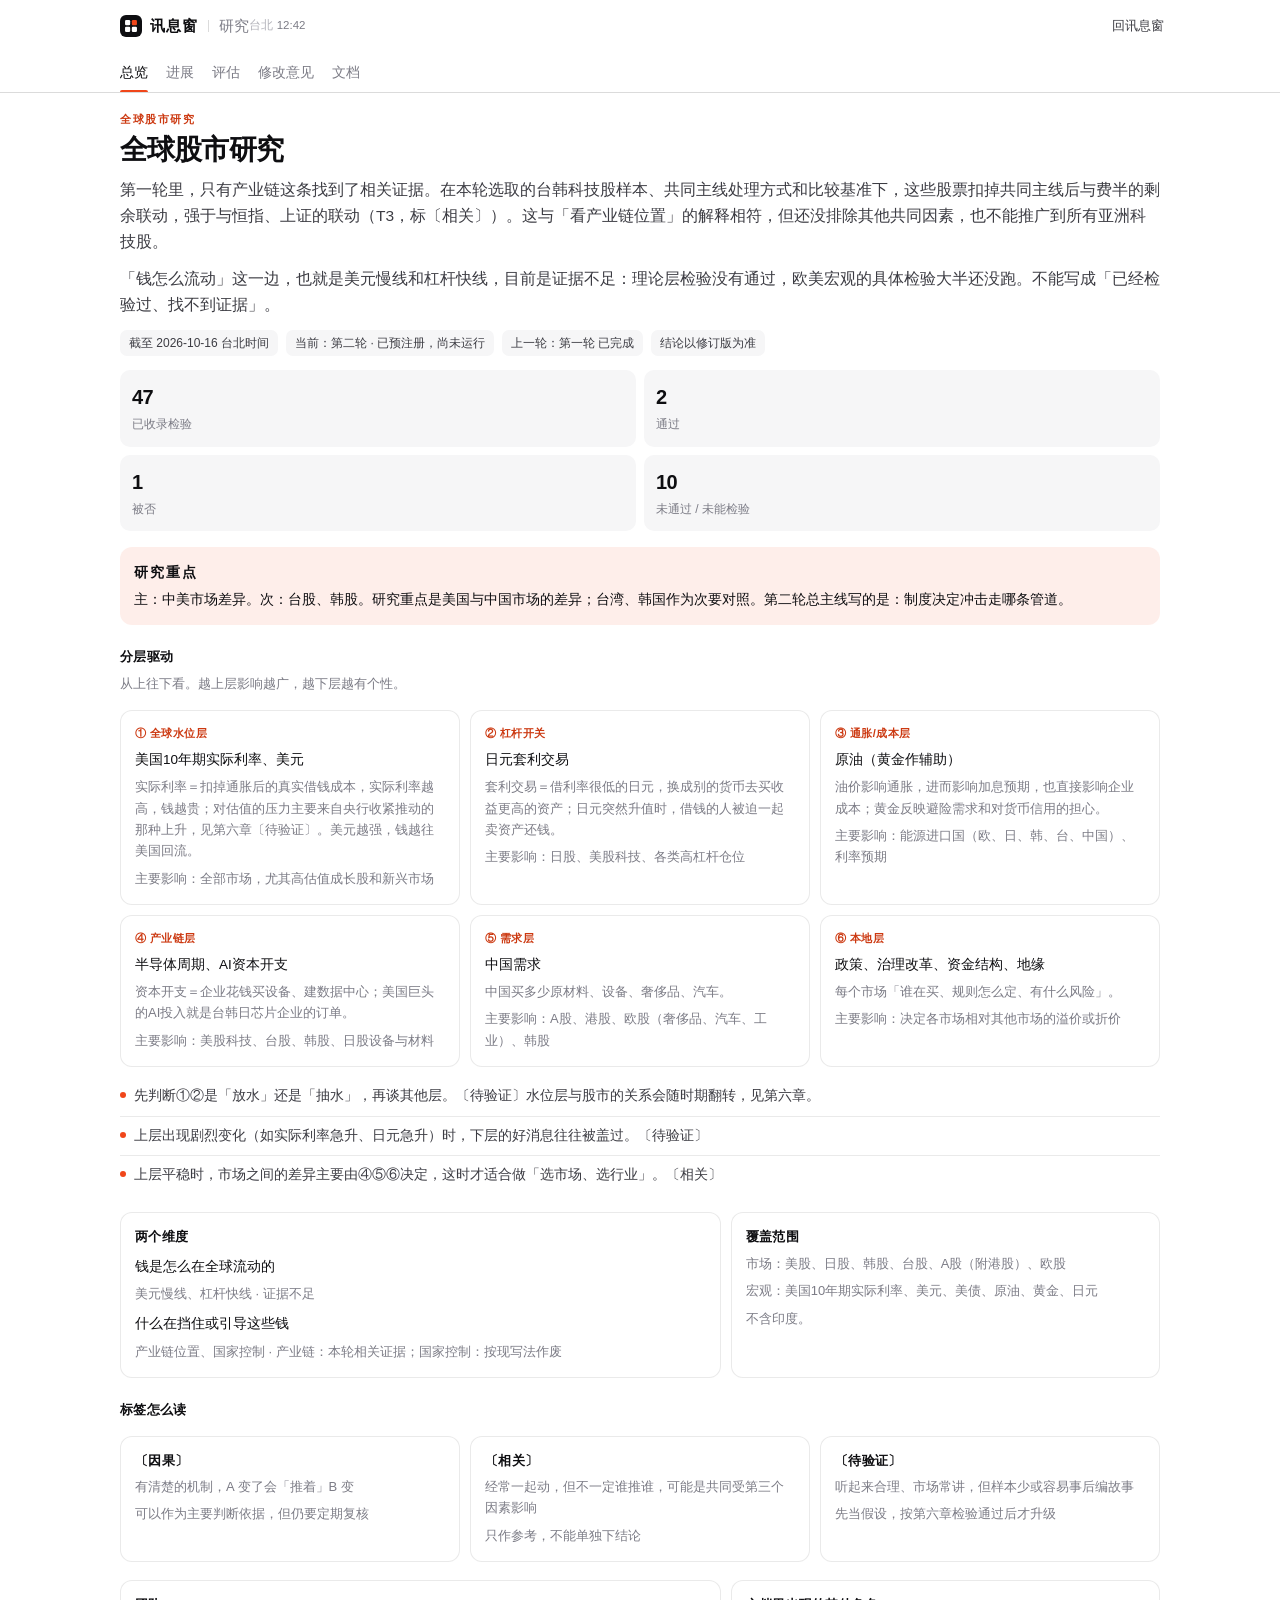
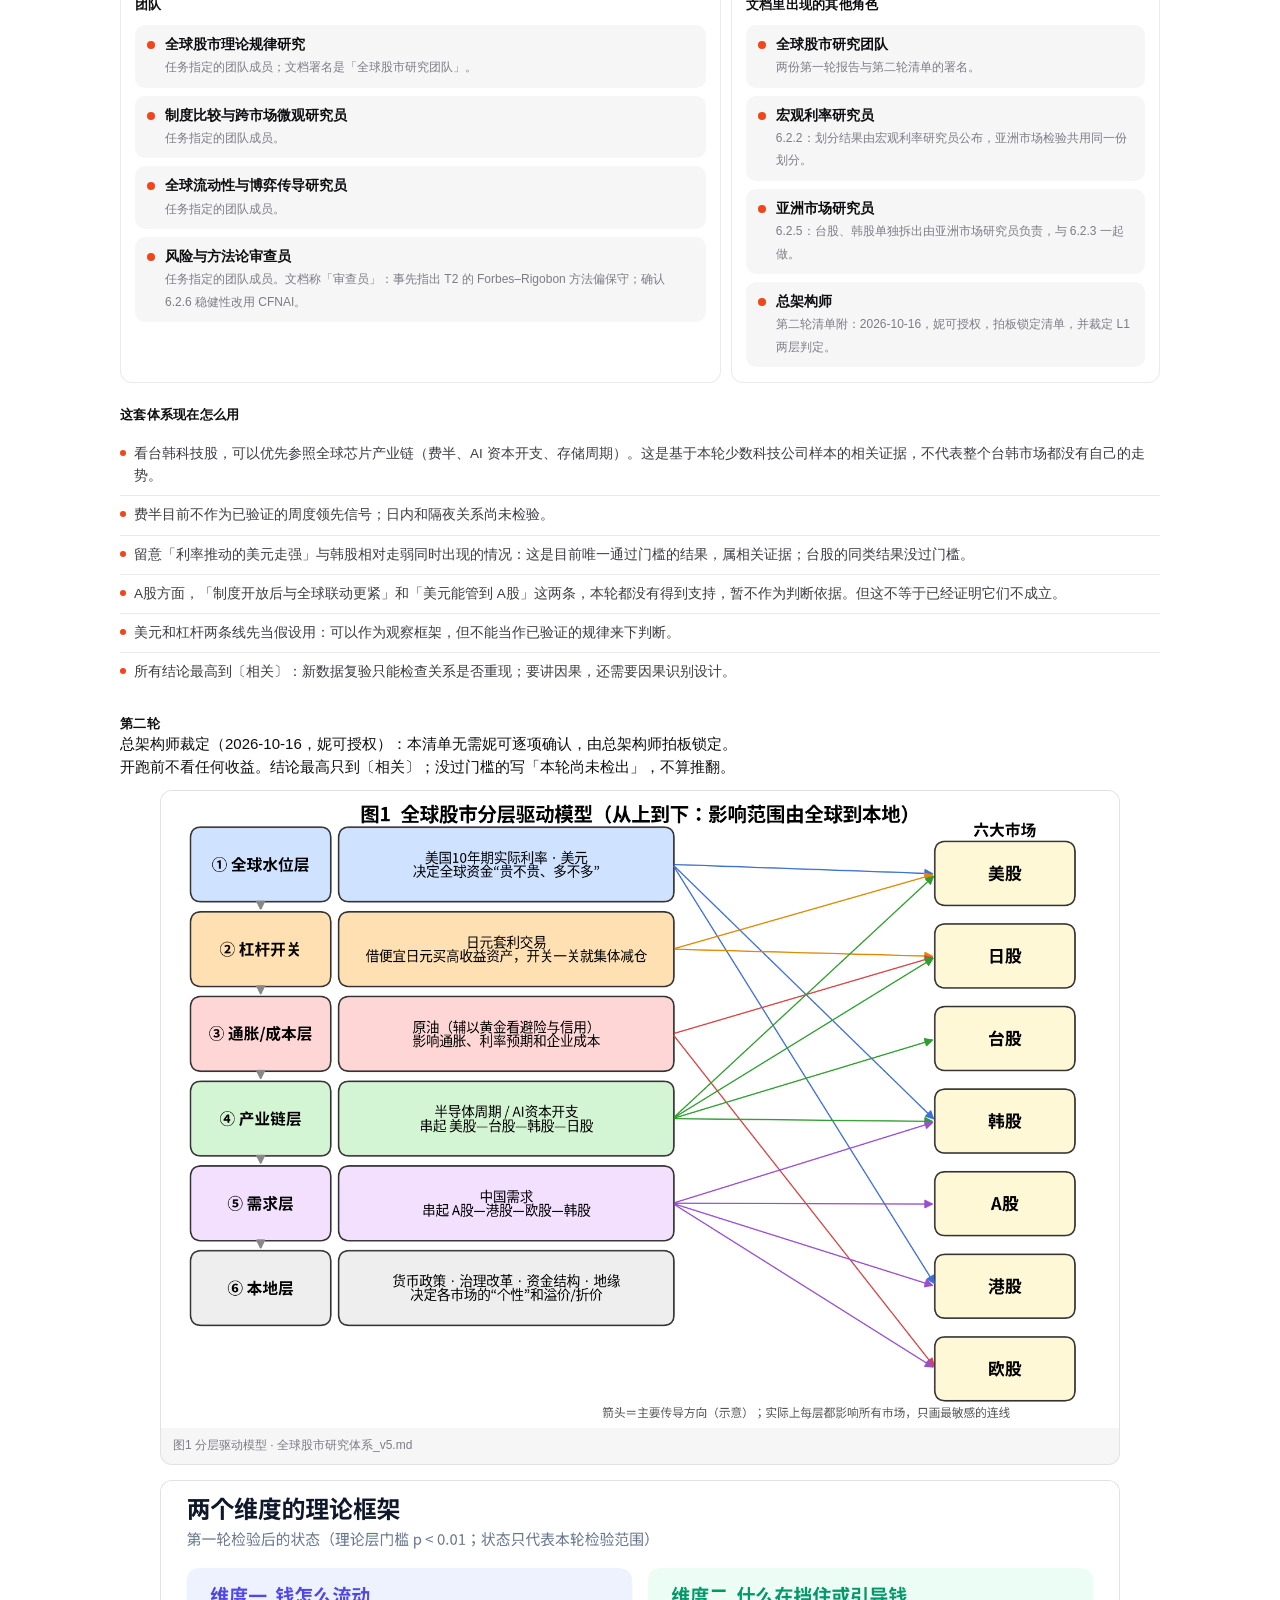
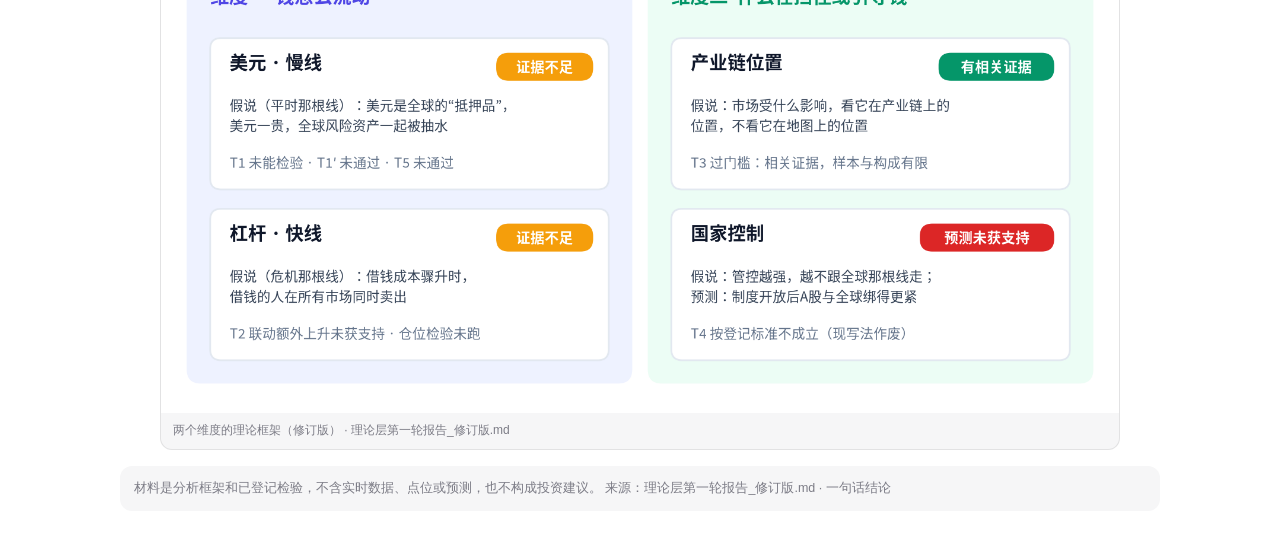
==== research/index.html @ fbf15905 "Add research dashboard at /research/ Static Chinese dashboard for the global-markets study: overview" ====
<!DOCTYPE html>
<html lang="zh-Hans">
<head>
  <meta charset="utf-8">
  <meta name="viewport" content="width=device-width, initial-scale=1, viewport-fit=cover">
  <title>研究 · 讯息窗</title>
  <meta name="description" content="全球股市研究看板：框架、进展、评估、修改意见和原文。">
  <meta name="color-scheme" content="light dark">
  <meta name="theme-color" content="#ffffff">
  <meta name="theme-color" media="(prefers-color-scheme: light)" content="#ffffff">
  <meta name="theme-color" media="(prefers-color-scheme: dark)" content="#0c0c0e">
  <link rel="icon" href="../icons/icon.svg" type="image/svg+xml">
  <link rel="icon" href="../icons/icon-192.png" sizes="192x192" type="image/png">
  <link rel="apple-touch-icon" href="../icons/apple-touch-icon.png">
  <link rel="stylesheet" href="css/app.css">
</head>
<body>
  <a class="skip" href="#main">跳到内容</a>
  <header class="bar" id="bar">
    <div class="bar-in">
      <div class="bar-top">
        <a class="brand" href="#/" aria-label="研究看板，回到总览">
          <svg class="mark" viewBox="0 0 24 24" aria-hidden="true">
            <rect width="24" height="24" rx="6.5" class="mark-tile"/>
            <rect x="5.5" y="5.5" width="5.6" height="5.6" rx="1.3" class="mark-pane"/>
            <rect x="12.9" y="5.5" width="5.6" height="5.6" rx="1.3" class="mark-lit"/>
            <rect x="5.5" y="12.9" width="5.6" height="5.6" rx="1.3" class="mark-pane"/>
            <rect x="12.9" y="12.9" width="5.6" height="5.6" rx="1.3" class="mark-pane"/>
          </svg>
          <span class="brand-name">讯息窗</span>
          <span class="brand-sub">研究</span>
        </a>
        <p class="clock" aria-label="台北时间"><span>台北</span><time id="clock">--:--</time></p>
        <a class="home-link" href="../">回讯息窗</a>
      </div>
      <div class="bar-sub">
        <nav class="tabs" id="tabs" aria-label="研究页面">
          <a class="tab" href="#/" data-nav="home">总览</a>
          <a class="tab" href="#/progress" data-nav="progress">进展</a>
          <a class="tab" href="#/review" data-nav="review">评估</a>
          <a class="tab" href="#/feedback" data-nav="feedback">修改意见</a>
          <a class="tab" href="#/docs" data-nav="docs">文档</a>
          <i class="tab-ink" aria-hidden="true"></i>
        </nav>
      </div>
    </div>
  </header>
  <main id="main" tabindex="-1">
    <p class="status">正在打开…</p>
  </main>
  <div id="toast" role="status" aria-live="polite"></div>
  <noscript>
    <p class="status">研究看板需要 JavaScript。</p>
  </noscript>
  <script src="js/markdown.js"></script>
  <script src="js/app.js"></script>
</body>
</html>
---- research/css/app.css ----
:root {
  color-scheme: light dark;
  --bg: #ffffff;
  --bar: rgba(255, 255, 255, 0.84);
  --pop: #ffffff;
  --surface: #f6f6f7;
  --press: #efeff1;
  --ink: #0e0e11;
  --ink-2: #3c3c43;
  --muted: #7c7c86;
  --faint: #b3b3ba;
  --line: rgba(14, 14, 17, 0.085);
  --line-2: rgba(14, 14, 17, 0.15);
  --accent: #f0461a;
  --accent-text: #cc3911;
  --accent-wash: rgba(240, 70, 26, 0.09);
  --mark-tile: #0e0e11;
  --mark-pane: #ffffff;
  --shadow-pop: 0 0 0 0.5px rgba(14, 14, 17, 0.1), 0 2px 6px rgba(14, 14, 17, 0.05), 0 16px 40px -8px rgba(14, 14, 17, 0.2);
  --pass: #0f8a4b;
  --pass-wash: rgba(15, 138, 75, 0.1);
  --fail: #b54708;
  --fail-wash: rgba(181, 71, 8, 0.1);
  --reject: #c42b2b;
  --reject-wash: rgba(196, 43, 43, 0.1);
  --wait: #5b5bd6;
  --wait-wash: rgba(91, 91, 214, 0.1);
  --na: #6b6b76;
  --na-wash: rgba(107, 107, 118, 0.1);
  --ease: cubic-bezier(0.2, 0.8, 0.2, 1);
  --pad: 16px;
  --col: 100%;
  --sans: -apple-system, BlinkMacSystemFont, "Segoe UI", "PingFang SC", "Hiragino Sans GB", "Microsoft YaHei", "Noto Sans SC", "Noto Sans CJK SC", "Source Han Sans SC", sans-serif;
}

@media (prefers-color-scheme: dark) {
  :root {
    --bg: #0c0c0e;
    --bar: rgba(12, 12, 14, 0.8);
    --pop: #1a1a1d;
    --surface: #151518;
    --press: #1c1c20;
    --ink: #ededf0;
    --ink-2: #c3c3ca;
    --muted: #8a8a94;
    --faint: #55555d;
    --line: rgba(255, 255, 255, 0.075);
    --line-2: rgba(255, 255, 255, 0.13);
    --accent: #ff6a42;
    --accent-text: #ff7d5a;
    --accent-wash: rgba(255, 106, 66, 0.13);
    --mark-tile: #ededf0;
    --mark-pane: #0c0c0e;
    --shadow-pop: 0 0 0 0.5px rgba(255, 255, 255, 0.1), 0 16px 40px -6px rgba(0, 0, 0, 0.6);
    --pass: #3dd68c;
    --pass-wash: rgba(61, 214, 140, 0.12);
    --fail: #f5a524;
    --fail-wash: rgba(245, 165, 36, 0.12);
    --reject: #ff6b6b;
    --reject-wash: rgba(255, 107, 107, 0.12);
    --wait: #9b9ef0;
    --wait-wash: rgba(155, 158, 240, 0.14);
    --na: #8a8a94;
    --na-wash: rgba(138, 138, 148, 0.14);
  }
}

* { box-sizing: border-box; }

html {
  background: var(--bg);
  -webkit-text-size-adjust: 100%;
  text-size-adjust: 100%;
}

body {
  margin: 0;
  min-height: 100dvh;
  background: var(--bg);
  color: var(--ink);
  font-family: var(--sans);
  font-size: 15px;
  line-height: 1.5;
  -webkit-font-smoothing: antialiased;
}

button, input, select {
  font: inherit;
  color: inherit;
}

button {
  margin: 0;
  padding: 0;
  border: 0;
  background: none;
  cursor: pointer;
}

a, button, label { -webkit-tap-highlight-color: transparent; }
a { color: var(--accent-text); }
img, svg { display: block; }
h1, h2, h3, p { margin: 0; }
[hidden] { display: none !important; }
::selection { background: var(--accent-wash); }

:focus-visible {
  outline: 2px solid var(--accent);
  outline-offset: 2px;
  border-radius: 4px;
}

.sr-only {
  position: absolute;
  width: 1px;
  height: 1px;
  padding: 0;
  margin: -1px;
  overflow: hidden;
  clip: rect(0, 0, 0, 0);
  white-space: nowrap;
  border: 0;
}

.skip {
  position: absolute;
  left: 12px;
  top: -48px;
  z-index: 30;
  padding: 8px 12px;
  border-radius: 8px;
  background: var(--ink);
  color: var(--bg);
  font-size: 14px;
  text-decoration: none;
}
.skip:focus { top: calc(8px + env(safe-area-inset-top)); }

.bar {
  position: sticky;
  top: 0;
  z-index: 10;
  padding-top: env(safe-area-inset-top);
  background: var(--bar);
  -webkit-backdrop-filter: saturate(180%) blur(20px);
  backdrop-filter: saturate(180%) blur(20px);
  border-bottom: 0.5px solid var(--line-2);
}

.bar-in {
  width: var(--col);
  margin: 0 auto;
}

.bar-top {
  display: flex;
  align-items: center;
  height: 44px;
  padding: 0 6px 0 var(--pad);
}

.brand {
  display: inline-flex;
  flex: 0 0 auto;
  align-items: center;
  gap: 8px;
  height: 40px;
  color: var(--ink);
  text-decoration: none;
}

.mark { width: 22px; height: 22px; }
.mark-tile { fill: var(--mark-tile); }
.mark-pane { fill: var(--mark-pane); }
.mark-lit { fill: var(--accent); }

.brand-name {
  font-size: 15px;
  font-weight: 600;
  letter-spacing: 0.06em;
}

.brand-sub {
  color: var(--muted);
  font-size: 15px;
  font-weight: 500;
}
.brand-sub::before {
  content: "";
  display: inline-block;
  width: 1px;
  height: 12px;
  margin: 0 10px 0 2px;
  background: var(--line-2);
  vertical-align: -1px;
}

.home-link {
  margin-left: auto;
  padding: 0 10px;
  height: 32px;
  display: inline-flex;
  align-items: center;
  color: var(--ink-2);
  font-size: 13px;
  font-weight: 500;
  text-decoration: none;
  border-radius: 8px;
}

.clock {
  display: none;
  align-items: center;
  gap: 4px;
  margin-right: 8px;
  color: var(--faint);
  font-size: 11.5px;
  font-variant-numeric: tabular-nums;
  white-space: nowrap;
}
.clock time { color: var(--muted); font-weight: 500; }

.bar-sub {
  display: flex;
  align-items: stretch;
  height: 36px;
  padding: 0 var(--pad);
}

.tabs {
  position: relative;
  display: flex;
  min-width: 0;
  gap: 18px;
  overflow-x: auto;
  scrollbar-width: none;
}
.tabs::-webkit-scrollbar { display: none; }

.tab {
  flex: 0 0 auto;
  color: var(--muted);
  font-size: 14px;
  font-weight: 500;
  text-decoration: none;
  white-space: nowrap;
  line-height: 36px;
}
.tab.is-on { color: var(--ink); }

.tab-ink {
  position: absolute;
  left: 0;
  bottom: 0;
  width: 0;
  height: 2px;
  border-radius: 2px 2px 0 0;
  background: var(--accent);
  pointer-events: none;
  transition: transform 320ms var(--ease), width 320ms var(--ease);
}

main {
  width: var(--col);
  margin: 0 auto;
  padding: 18px var(--pad) calc(env(safe-area-inset-bottom) + 48px);
  outline: none;
}

.status, .empty {
  padding: 28px 0;
  color: var(--muted);
  font-size: 14px;
  line-height: 1.7;
}

.kicker {
  color: var(--accent-text);
  font-size: 11px;
  font-weight: 600;
  letter-spacing: 0.14em;
}

.page-title {
  margin-top: 4px;
  font-size: 24px;
  font-weight: 600;
  letter-spacing: -0.03em;
  line-height: 1.25;
}

.lede {
  margin-top: 10px;
  color: var(--ink-2);
  font-size: 14.5px;
  line-height: 1.7;
}

.meta-row {
  display: flex;
  flex-wrap: wrap;
  gap: 8px;
  margin-top: 12px;
}

.chip {
  display: inline-flex;
  align-items: center;
  gap: 6px;
  height: 26px;
  padding: 0 9px;
  border-radius: 7px;
  background: var(--surface);
  color: var(--ink-2);
  font-size: 12px;
  font-weight: 500;
  white-space: nowrap;
}

.grid {
  display: grid;
  gap: 10px;
  margin-top: 16px;
}

.card {
  padding: 14px 14px 15px;
  border: 0.5px solid var(--line);
  border-radius: 12px;
  background: var(--bg);
}

.card h2, .sec h2 {
  font-size: 13px;
  font-weight: 600;
  letter-spacing: 0.02em;
}

.card .plain, .muted {
  margin-top: 6px;
  color: var(--muted);
  font-size: 13px;
  line-height: 1.65;
}

.card .vars {
  margin-top: 8px;
  color: var(--ink);
  font-size: 13.5px;
  font-weight: 500;
}

.layer-id {
  color: var(--accent-text);
  font-size: 11px;
  font-weight: 600;
  letter-spacing: 0.04em;
}

.stat-grid {
  display: grid;
  grid-template-columns: repeat(2, minmax(0, 1fr));
  gap: 8px;
  margin-top: 14px;
}

.stat {
  padding: 12px;
  border-radius: 10px;
  background: var(--surface);
}
.stat b {
  display: block;
  font-size: 20px;
  font-weight: 650;
  font-variant-numeric: tabular-nums;
  letter-spacing: -0.03em;
}
.stat span {
  color: var(--muted);
  font-size: 12px;
}

.focus {
  margin-top: 16px;
  padding: 14px;
  border-radius: 12px;
  background: var(--accent-wash);
}
.focus p { color: var(--ink); font-size: 14px; line-height: 1.65; }
.focus .kicker { margin-bottom: 4px; }

.team {
  display: grid;
  gap: 8px;
  margin-top: 10px;
}
.person {
  display: flex;
  gap: 10px;
  padding: 10px 12px;
  border-radius: 10px;
  background: var(--surface);
}
.dot {
  flex: 0 0 auto;
  width: 8px;
  height: 8px;
  margin-top: 6px;
  border-radius: 50%;
  background: var(--accent);
}
.person strong { display: block; font-size: 13.5px; font-weight: 600; }
.person span { color: var(--muted); font-size: 12px; line-height: 1.5; }

.use-list {
  margin: 10px 0 0;
  padding: 0;
  list-style: none;
}
.use-list li {
  position: relative;
  padding: 8px 0 8px 14px;
  color: var(--ink-2);
  font-size: 13.5px;
  line-height: 1.65;
  border-bottom: 0.5px solid var(--line);
}
.use-list li:last-child { border-bottom: 0; }
.use-list li::before {
  content: "";
  position: absolute;
  left: 0;
  top: 15px;
  width: 6px;
  height: 6px;
  border-radius: 50%;
  background: var(--accent);
}

.hero-img {
  margin-top: 12px;
  overflow: hidden;
  border-radius: 12px;
  border: 0.5px solid var(--line);
  background: var(--surface);
}
.hero-img img {
  width: 100%;
  height: auto;
}
.hero-img figcaption {
  padding: 8px 12px 10px;
  color: var(--muted);
  font-size: 12px;
}

.filters {
  display: flex;
  flex-wrap: wrap;
  gap: 8px;
  margin: 14px 0 4px;
}
.filters input, .filters select {
  height: 34px;
  padding: 0 10px;
  border: 0.5px solid var(--line-2);
  border-radius: 8px;
  background: var(--bg);
  outline: none;
}
.filters input { min-width: min(100%, 180px); flex: 1 1 160px; }
.filters select { min-width: 0; }
.filters input:focus, .filters select:focus { box-shadow: 0 0 0 2px var(--accent-wash); }

.count {
  margin-top: 8px;
  color: var(--muted);
  font-size: 12px;
  font-variant-numeric: tabular-nums;
}

.item {
  display: grid;
  gap: 6px;
  padding: 12px 0;
  border-bottom: 0.5px solid var(--line);
  scroll-margin-top: 96px;
}
.item:last-child { border-bottom: 0; }

.item-top {
  display: flex;
  flex-wrap: wrap;
  align-items: center;
  gap: 6px 8px;
}

.code {
  font-size: 13px;
  font-weight: 650;
  font-variant-numeric: tabular-nums;
  letter-spacing: -0.02em;
}

.item h3 {
  flex: 1 1 auto;
  min-width: 0;
  font-size: 14.5px;
  font-weight: 600;
  line-height: 1.35;
}

.item .question {
  color: var(--ink-2);
  font-size: 13.5px;
  line-height: 1.6;
}

.item .detail, .item .note {
  color: var(--muted);
  font-size: 12.5px;
  line-height: 1.65;
}

.tags { display: flex; flex-wrap: wrap; gap: 6px; }

.tag {
  display: inline-flex;
  align-items: center;
  height: 22px;
  padding: 0 7px;
  border-radius: 6px;
  font-size: 11px;
  font-weight: 600;
  letter-spacing: 0.02em;
  background: var(--surface);
  color: var(--ink-2);
}
.tag.is-pass { background: var(--pass-wash); color: var(--pass); }
.tag.is-fail { background: var(--fail-wash); color: var(--fail); }
.tag.is-reject { background: var(--reject-wash); color: var(--reject); }
.tag.is-wait { background: var(--wait-wash); color: var(--wait); }
.tag.is-na { background: var(--na-wash); color: var(--na); }
.tag.is-rel { background: var(--accent-wash); color: var(--accent-text); }

.stats {
  display: grid;
  gap: 4px 12px;
  margin-top: 4px;
}
.stats div {
  display: flex;
  justify-content: space-between;
  gap: 12px;
  color: var(--muted);
  font-size: 12px;
}
.stats b {
  color: var(--ink);
  font-weight: 500;
  font-variant-numeric: tabular-nums;
  text-align: right;
}

.row-actions { display: flex; flex-wrap: wrap; gap: 8px; margin-top: 6px; }

.btn {
  display: inline-flex;
  align-items: center;
  justify-content: center;
  height: 32px;
  padding: 0 12px;
  border-radius: 8px;
  border: 0.5px solid var(--line-2);
  background: var(--bg);
  color: var(--ink);
  font-size: 13px;
  font-weight: 500;
  text-decoration: none;
}
.btn-main {
  border-color: transparent;
  background: var(--ink);
  color: var(--bg);
}

.review {
  padding: 14px 0;
  border-bottom: 0.5px solid var(--line);
}
.review h3 { font-size: 15px; font-weight: 600; }
.diff {
  display: grid;
  gap: 8px;
  margin-top: 10px;
}
.pane {
  padding: 10px 12px;
  border-radius: 10px;
  background: var(--surface);
}
.pane .lbl {
  color: var(--muted);
  font-size: 11px;
  font-weight: 600;
  letter-spacing: 0.08em;
  margin-bottom: 4px;
}
.pane p { color: var(--ink-2); font-size: 13.5px; line-height: 1.65; }
.changed {
  margin-top: 8px;
  color: var(--ink);
  font-size: 13.5px;
  line-height: 1.65;
}

.issue {
  display: flex;
  flex-direction: column;
  gap: 4px;
  padding: 12px 0;
  border-bottom: 0.5px solid var(--line);
  color: inherit;
  text-decoration: none;
}
.issue .ttl { color: var(--ink); font-size: 14.5px; font-weight: 500; }
.issue .who { color: var(--muted); font-size: 12px; font-variant-numeric: tabular-nums; }

.md {
  color: var(--ink-2);
  font-size: 14.5px;
  line-height: 1.75;
}
.md h1, .md h2, .md h3, .md h4 {
  color: var(--ink);
  font-weight: 600;
  letter-spacing: -0.02em;
  line-height: 1.3;
  margin: 1.4em 0 0.4em;
  scroll-margin-top: 96px;
}
.md h1 { font-size: 22px; margin-top: 0.4em; }
.md h2 { font-size: 18px; }
.md h3 { font-size: 16px; }
.md p { margin: 0.7em 0; }
.md li { margin: 0.25em 0; }
.md ul, .md ol { padding-left: 1.25em; }
.md blockquote {
  margin: 0.9em 0;
  padding: 8px 12px;
  border-left: 2px solid var(--accent);
  background: var(--surface);
  border-radius: 0 10px 10px 0;
  color: var(--ink-2);
}
.md hr {
  border: 0;
  border-top: 0.5px solid var(--line-2);
  margin: 1.4em 0;
}
.md code {
  font-size: 0.9em;
  padding: 0.05em 0.35em;
  border-radius: 4px;
  background: var(--surface);
}
.md pre {
  overflow-x: auto;
  padding: 12px;
  border-radius: 10px;
  background: var(--surface);
  font-size: 12.5px;
  line-height: 1.55;
}
.md pre code { padding: 0; background: none; }
.md img {
  max-width: 100%;
  height: auto;
  margin: 10px 0;
  border-radius: 10px;
  border: 0.5px solid var(--line);
}
.md-table { overflow-x: auto; margin: 0.9em 0; }
.md table {
  width: 100%;
  border-collapse: collapse;
  font-size: 12.5px;
  line-height: 1.45;
}
.md th, .md td {
  padding: 7px 8px;
  border-bottom: 0.5px solid var(--line);
  text-align: left;
  vertical-align: top;
}
.md th {
  color: var(--muted);
  font-weight: 600;
  white-space: nowrap;
}
.md a { text-decoration: none; }
.md a:hover { text-decoration: underline; text-underline-offset: 3px; }

.doc-nav {
  display: flex;
  flex-wrap: wrap;
  gap: 8px;
  margin: 12px 0 18px;
}
.doc-nav a {
  display: inline-flex;
  align-items: center;
  height: 32px;
  padding: 0 11px;
  border-radius: 8px;
  background: var(--surface);
  color: var(--ink-2);
  font-size: 13px;
  font-weight: 500;
  text-decoration: none;
}
.doc-nav a.is-on {
  background: var(--ink);
  color: var(--bg);
}

.note-box {
  margin-top: 16px;
  padding: 12px 14px;
  border-radius: 12px;
  background: var(--surface);
  color: var(--muted);
  font-size: 12.5px;
  line-height: 1.65;
}

#toast {
  position: fixed;
  left: 50%;
  bottom: calc(env(safe-area-inset-bottom) + 24px);
  z-index: 40;
  width: max-content;
  max-width: min(92vw, 420px);
  padding: 11px 16px;
  border-radius: 12px;
  background: var(--ink);
  color: var(--bg);
  font-size: 14px;
  opacity: 0;
  transform: translate(-50%, 10px);
  pointer-events: none;
  transition: opacity 180ms ease, transform 260ms var(--ease);
}
#toast.is-on { opacity: 1; transform: translate(-50%, 0); }

@media (hover: hover) {
  .home-link:hover, .tab:hover { color: var(--ink); background: var(--surface); }
  .tab:hover { background: none; }
  .btn:hover { border-color: var(--faint); }
  .btn-main:hover { opacity: 0.92; }
  .item:hover .code { color: var(--accent-text); }
  .issue:hover .ttl { color: var(--accent-text); }
}

@media (max-width: 420px) {
  .brand-name { display: none; }
  .page-title { font-size: 22px; }
  .stat-grid { grid-template-columns: 1fr 1fr; }
}

@media (min-width: 760px) {
  :root {
    --col: min(1080px, calc(100% - 64px));
    --pad: 20px;
  }
  .bar-top { height: 52px; }
  .bar-sub { height: 40px; }
  .tab { line-height: 40px; }
  .clock { display: inline-flex; }
  .page-title { font-size: 28px; }
  .lede { font-size: 15.5px; }
  .layers { grid-template-columns: repeat(2, minmax(0, 1fr)); }
  .two { grid-template-columns: 1.4fr 1fr; }
  .diff { grid-template-columns: 1fr 1fr; }
  .stats { grid-template-columns: 1fr 1fr; }
  .item-top { align-items: baseline; }
}

@media (min-width: 980px) {
  .layers { grid-template-columns: repeat(3, minmax(0, 1fr)); }
}

@media (prefers-reduced-motion: reduce) {
  *, *::before, *::after {
    animation: none !important;
    transition: none !important;
  }
}

@supports not ((backdrop-filter: blur(1px)) or (-webkit-backdrop-filter: blur(1px))) {
  .bar { background: var(--bg); }
}
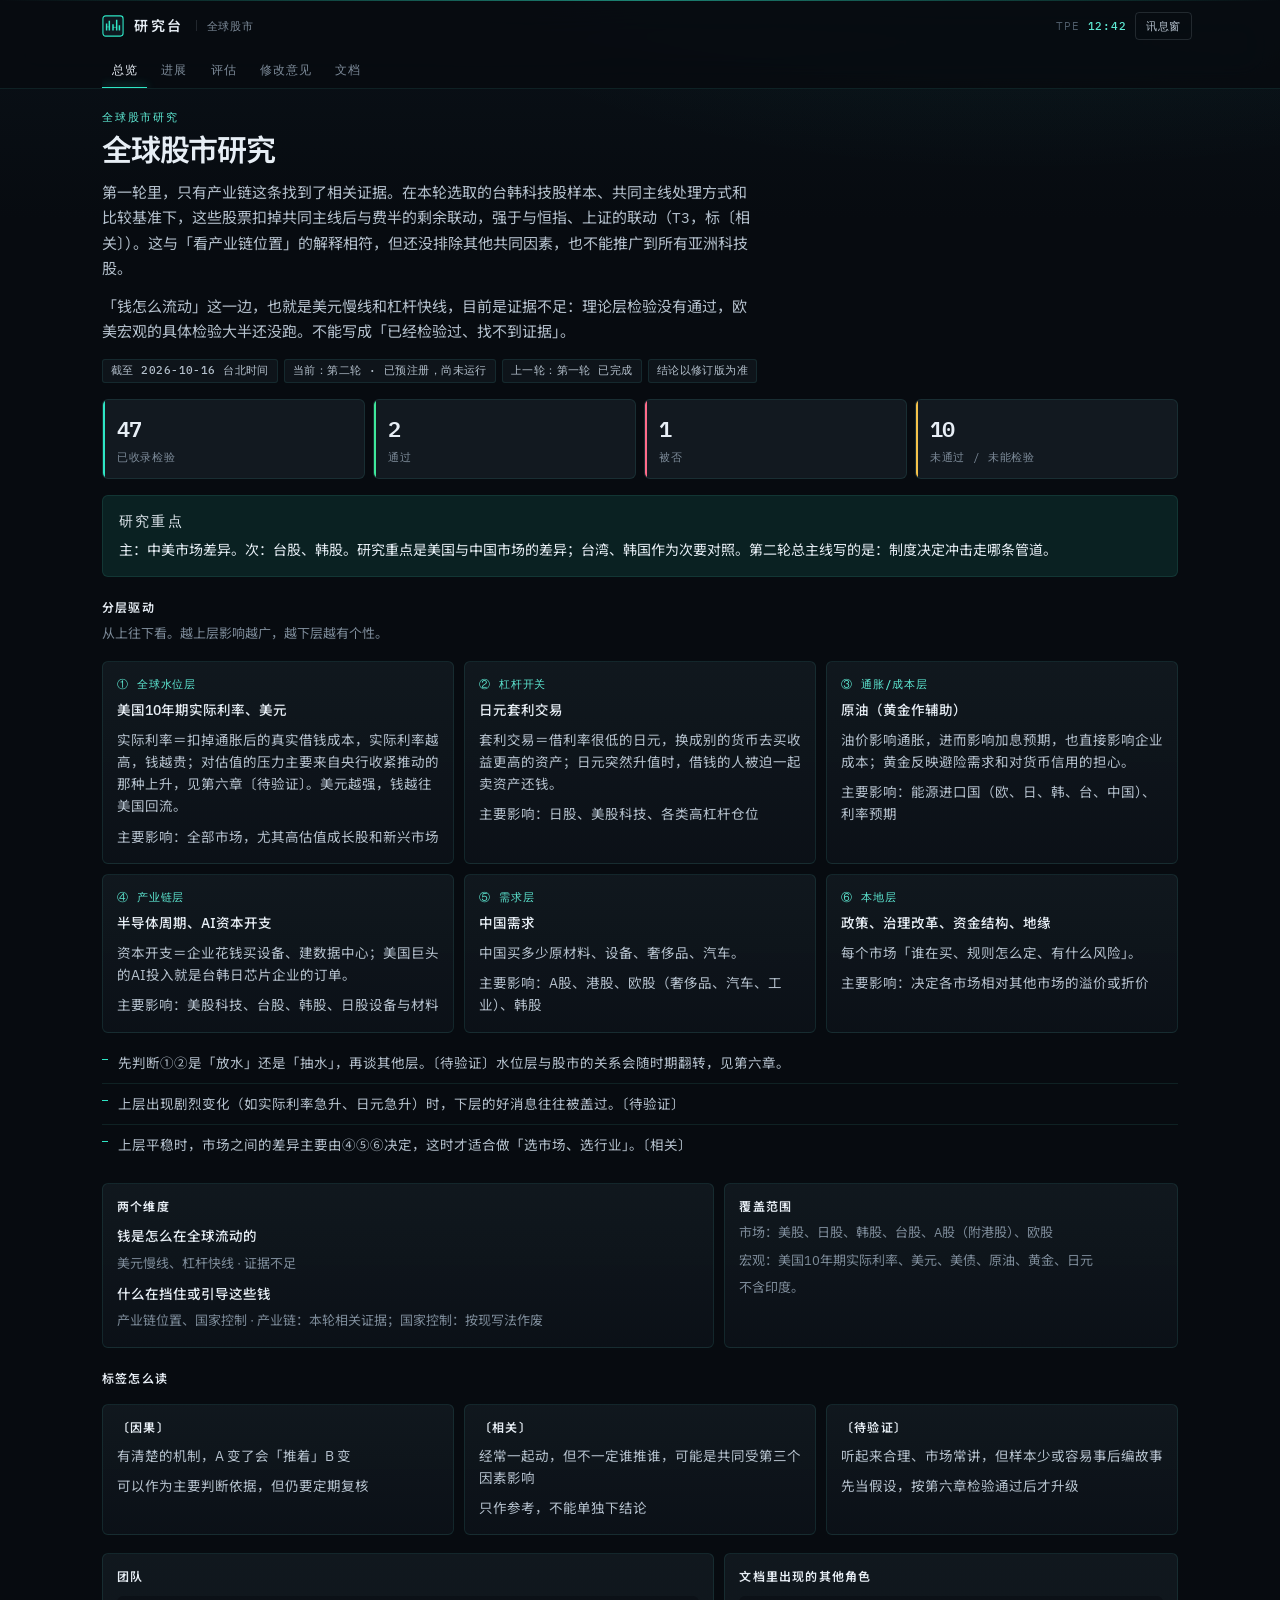
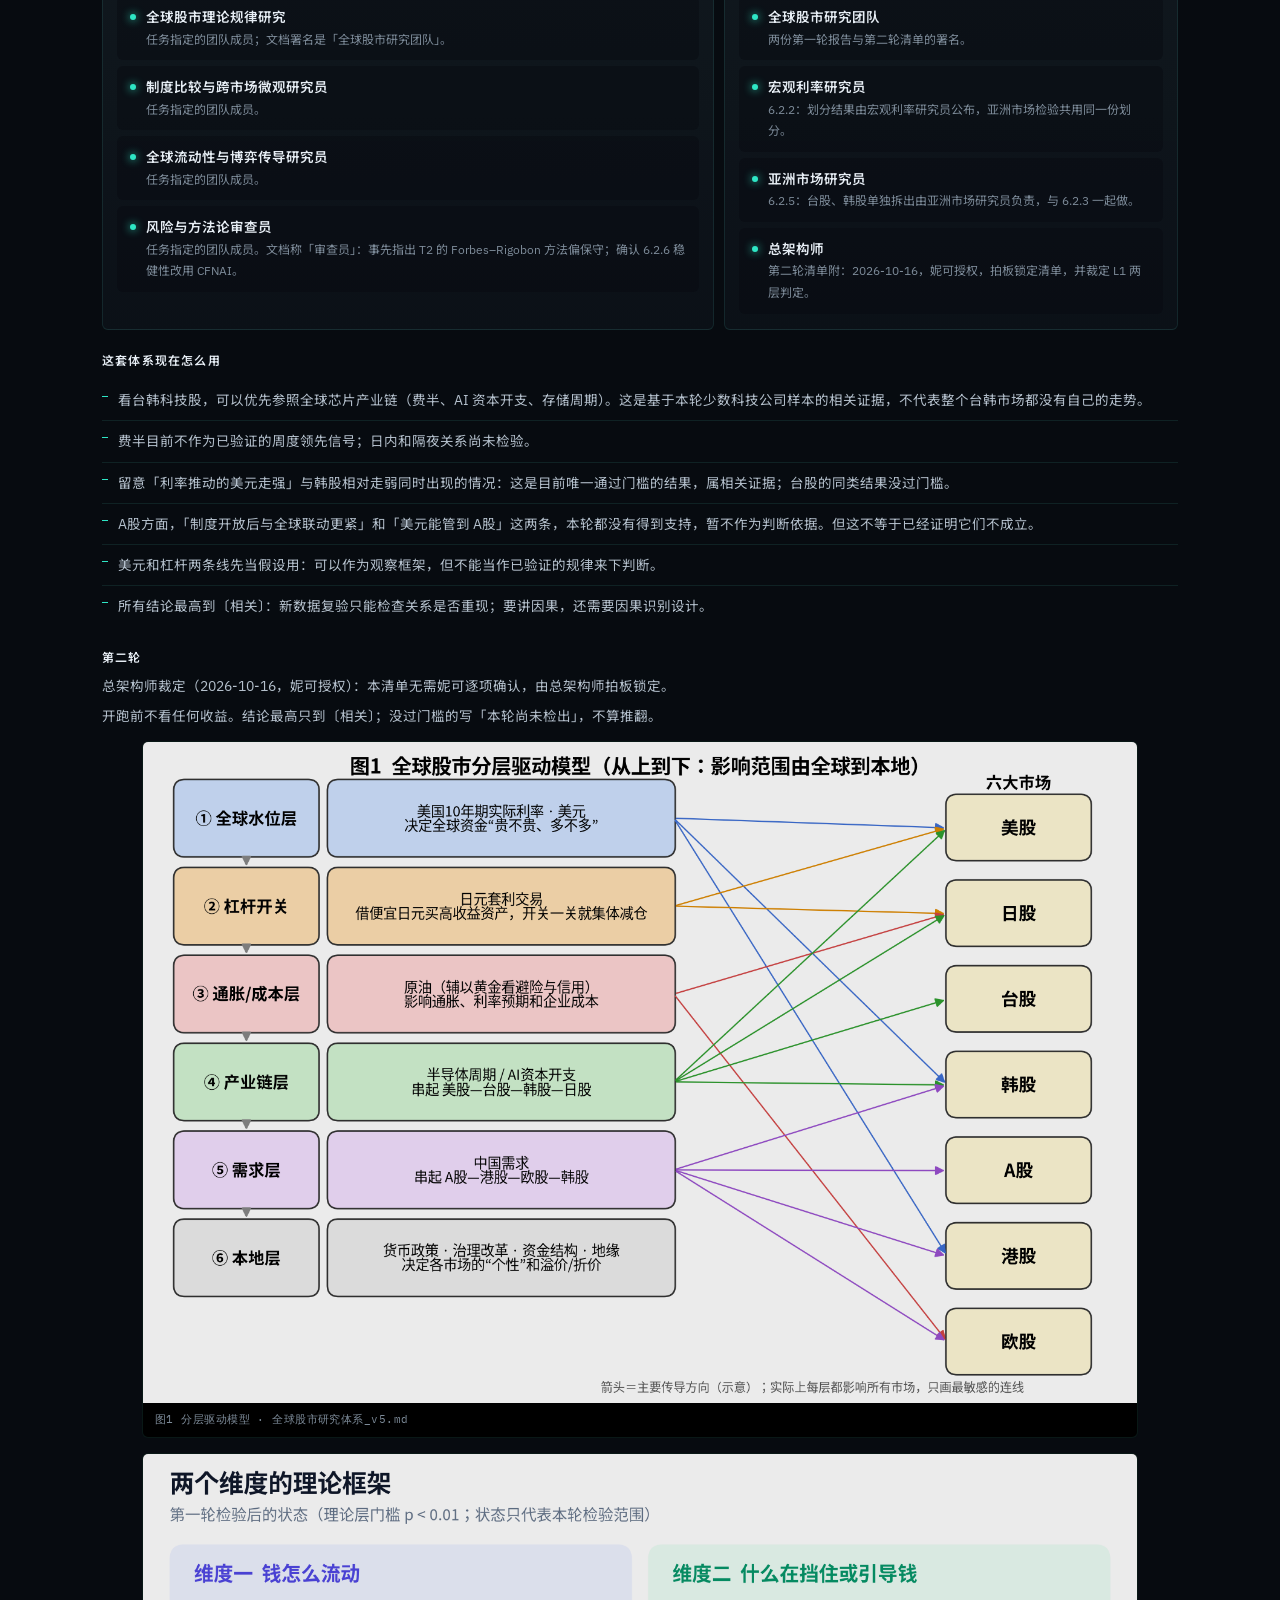
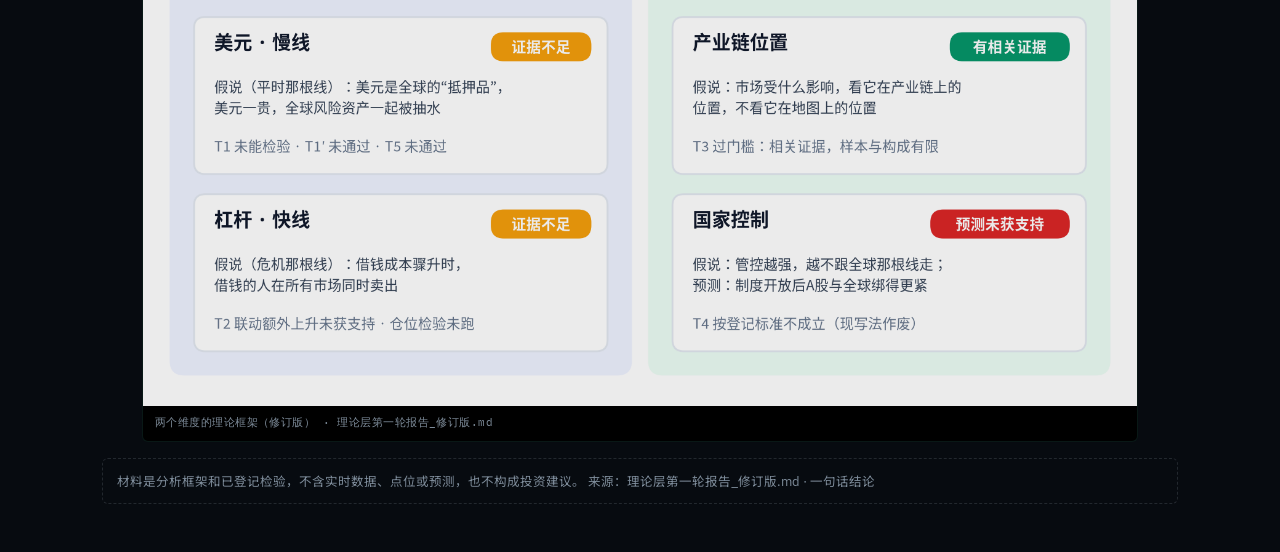
==== commit 152dc812: "Give /research/ its own dark research-terminal look Restyle 研究台 independently of 讯息窗: dark-first wor" ====
--- a/research/index.html
+++ b/research/index.html
@@ -3,15 +3,16 @@
 <head>
   <meta charset="utf-8">
   <meta name="viewport" content="width=device-width, initial-scale=1, viewport-fit=cover">
-  <title>研究 · 讯息窗</title>
+  <title>研究台</title>
   <meta name="description" content="全球股市研究看板：框架、进展、评估、修改意见和原文。">
-  <meta name="color-scheme" content="light dark">
-  <meta name="theme-color" content="#ffffff">
-  <meta name="theme-color" media="(prefers-color-scheme: light)" content="#ffffff">
-  <meta name="theme-color" media="(prefers-color-scheme: dark)" content="#0c0c0e">
+  <meta name="color-scheme" content="dark">
+  <meta name="theme-color" content="#070b10">
   <link rel="icon" href="../icons/icon.svg" type="image/svg+xml">
   <link rel="icon" href="../icons/icon-192.png" sizes="192x192" type="image/png">
   <link rel="apple-touch-icon" href="../icons/apple-touch-icon.png">
+  <link rel="preconnect" href="https://fonts.googleapis.com">
+  <link rel="preconnect" href="https://fonts.gstatic.com" crossorigin>
+  <link rel="stylesheet" href="https://fonts.googleapis.com/css2?family=IBM+Plex+Mono:wght@400;500;600&family=IBM+Plex+Sans:wght@400;500;600;700&family=Noto+Sans+SC:wght@400;500;600;700&display=swap">
   <link rel="stylesheet" href="css/app.css">
 </head>
 <body>
@@ -19,19 +20,17 @@
   <header class="bar" id="bar">
     <div class="bar-in">
       <div class="bar-top">
-        <a class="brand" href="#/" aria-label="研究看板，回到总览">
+        <a class="brand" href="#/" aria-label="研究台，回到总览">
           <svg class="mark" viewBox="0 0 24 24" aria-hidden="true">
-            <rect width="24" height="24" rx="6.5" class="mark-tile"/>
-            <rect x="5.5" y="5.5" width="5.6" height="5.6" rx="1.3" class="mark-pane"/>
-            <rect x="12.9" y="5.5" width="5.6" height="5.6" rx="1.3" class="mark-lit"/>
-            <rect x="5.5" y="12.9" width="5.6" height="5.6" rx="1.3" class="mark-pane"/>
-            <rect x="12.9" y="12.9" width="5.6" height="5.6" rx="1.3" class="mark-pane"/>
+            <rect x="1" y="1" width="22" height="22" rx="3" class="mark-tile"/>
+            <path d="M5 16V10M8 16V7M12 16V11M16 16V6M19 16V12" class="mark-bars"/>
+            <path d="M5 13h3M12 13.5h4" class="mark-wicks"/>
           </svg>
-          <span class="brand-name">讯息窗</span>
-          <span class="brand-sub">研究</span>
+          <span class="brand-name">研究台</span>
+          <span class="brand-sub">全球股市</span>
         </a>
-        <p class="clock" aria-label="台北时间"><span>台北</span><time id="clock">--:--</time></p>
-        <a class="home-link" href="../">回讯息窗</a>
+        <p class="clock" aria-label="台北时间"><span>TPE</span><time id="clock">--:--</time></p>
+        <a class="home-link" href="../">讯息窗</a>
       </div>
       <div class="bar-sub">
         <nav class="tabs" id="tabs" aria-label="研究页面">
@@ -50,7 +49,7 @@
   </main>
   <div id="toast" role="status" aria-live="polite"></div>
   <noscript>
-    <p class="status">研究看板需要 JavaScript。</p>
+    <p class="status">研究台需要 JavaScript。</p>
   </noscript>
   <script src="js/markdown.js"></script>
   <script src="js/app.js"></script>
--- a/research/css/app.css
+++ b/research/css/app.css
@@ -1,68 +1,34 @@
 :root {
-  color-scheme: light dark;
-  --bg: #ffffff;
-  --bar: rgba(255, 255, 255, 0.84);
-  --pop: #ffffff;
-  --surface: #f6f6f7;
-  --press: #efeff1;
-  --ink: #0e0e11;
-  --ink-2: #3c3c43;
-  --muted: #7c7c86;
-  --faint: #b3b3ba;
-  --line: rgba(14, 14, 17, 0.085);
-  --line-2: rgba(14, 14, 17, 0.15);
-  --accent: #f0461a;
-  --accent-text: #cc3911;
-  --accent-wash: rgba(240, 70, 26, 0.09);
-  --mark-tile: #0e0e11;
-  --mark-pane: #ffffff;
-  --shadow-pop: 0 0 0 0.5px rgba(14, 14, 17, 0.1), 0 2px 6px rgba(14, 14, 17, 0.05), 0 16px 40px -8px rgba(14, 14, 17, 0.2);
-  --pass: #0f8a4b;
-  --pass-wash: rgba(15, 138, 75, 0.1);
-  --fail: #b54708;
-  --fail-wash: rgba(181, 71, 8, 0.1);
-  --reject: #c42b2b;
-  --reject-wash: rgba(196, 43, 43, 0.1);
-  --wait: #5b5bd6;
-  --wait-wash: rgba(91, 91, 214, 0.1);
-  --na: #6b6b76;
-  --na-wash: rgba(107, 107, 118, 0.1);
+  color-scheme: dark;
+  --bg: #070b10;
+  --bg-2: #0c1218;
+  --bar: rgba(7, 11, 16, 0.86);
+  --surface: #121920;
+  --press: #1a232c;
+  --ink: #e7eef5;
+  --ink-2: #b4c0cc;
+  --muted: #7d8b99;
+  --faint: #4d5b68;
+  --line: rgba(94, 234, 212, 0.1);
+  --line-2: rgba(180, 192, 204, 0.16);
+  --accent: #2ee6c5;
+  --accent-text: #5eead4;
+  --accent-wash: rgba(46, 230, 197, 0.1);
+  --pass: #3ee89a;
+  --pass-wash: rgba(62, 232, 154, 0.12);
+  --fail: #f5c14a;
+  --fail-wash: rgba(245, 193, 74, 0.12);
+  --reject: #ff6b8a;
+  --reject-wash: rgba(255, 107, 138, 0.12);
+  --wait: #4db6ff;
+  --wait-wash: rgba(77, 182, 255, 0.12);
+  --na: #8a97a6;
+  --na-wash: rgba(138, 151, 166, 0.12);
   --ease: cubic-bezier(0.2, 0.8, 0.2, 1);
   --pad: 16px;
   --col: 100%;
-  --sans: -apple-system, BlinkMacSystemFont, "Segoe UI", "PingFang SC", "Hiragino Sans GB", "Microsoft YaHei", "Noto Sans SC", "Noto Sans CJK SC", "Source Han Sans SC", sans-serif;
-}
-
-@media (prefers-color-scheme: dark) {
-  :root {
-    --bg: #0c0c0e;
-    --bar: rgba(12, 12, 14, 0.8);
-    --pop: #1a1a1d;
-    --surface: #151518;
-    --press: #1c1c20;
-    --ink: #ededf0;
-    --ink-2: #c3c3ca;
-    --muted: #8a8a94;
-    --faint: #55555d;
-    --line: rgba(255, 255, 255, 0.075);
-    --line-2: rgba(255, 255, 255, 0.13);
-    --accent: #ff6a42;
-    --accent-text: #ff7d5a;
-    --accent-wash: rgba(255, 106, 66, 0.13);
-    --mark-tile: #ededf0;
-    --mark-pane: #0c0c0e;
-    --shadow-pop: 0 0 0 0.5px rgba(255, 255, 255, 0.1), 0 16px 40px -6px rgba(0, 0, 0, 0.6);
-    --pass: #3dd68c;
-    --pass-wash: rgba(61, 214, 140, 0.12);
-    --fail: #f5a524;
-    --fail-wash: rgba(245, 165, 36, 0.12);
-    --reject: #ff6b6b;
-    --reject-wash: rgba(255, 107, 107, 0.12);
-    --wait: #9b9ef0;
-    --wait-wash: rgba(155, 158, 240, 0.14);
-    --na: #8a8a94;
-    --na-wash: rgba(138, 138, 148, 0.14);
-  }
+  --sans: "IBM Plex Sans", "Noto Sans SC", "PingFang SC", "Hiragino Sans GB", "Microsoft YaHei", sans-serif;
+  --mono: "IBM Plex Mono", "SFMono-Regular", ui-monospace, Menlo, Consolas, monospace;
 }
 
 * { box-sizing: border-box; }
@@ -76,10 +42,13 @@
 body {
   margin: 0;
   min-height: 100dvh;
-  background: var(--bg);
+  background:
+    radial-gradient(1200px 480px at 80% -10%, rgba(46, 230, 197, 0.07), transparent 55%),
+    linear-gradient(180deg, #0a1118 0%, var(--bg) 220px);
+  background-attachment: fixed;
   color: var(--ink);
   font-family: var(--sans);
-  font-size: 15px;
+  font-size: 14.5px;
   line-height: 1.5;
   -webkit-font-smoothing: antialiased;
 }
@@ -102,12 +71,12 @@
 img, svg { display: block; }
 h1, h2, h3, p { margin: 0; }
 [hidden] { display: none !important; }
-::selection { background: var(--accent-wash); }
+::selection { background: var(--accent-wash); color: var(--ink); }
 
 :focus-visible {
-  outline: 2px solid var(--accent);
+  outline: 1px solid var(--accent);
   outline-offset: 2px;
-  border-radius: 4px;
+  border-radius: 3px;
 }
 
 .sr-only {
@@ -128,10 +97,11 @@
   top: -48px;
   z-index: 30;
   padding: 8px 12px;
-  border-radius: 8px;
-  background: var(--ink);
-  color: var(--bg);
-  font-size: 14px;
+  border-radius: 4px;
+  background: var(--accent);
+  color: #04110e;
+  font-size: 13px;
+  font-weight: 600;
   text-decoration: none;
 }
 .skip:focus { top: calc(8px + env(safe-area-inset-top)); }
@@ -142,9 +112,20 @@
   z-index: 10;
   padding-top: env(safe-area-inset-top);
   background: var(--bar);
-  -webkit-backdrop-filter: saturate(180%) blur(20px);
-  backdrop-filter: saturate(180%) blur(20px);
-  border-bottom: 0.5px solid var(--line-2);
+  -webkit-backdrop-filter: saturate(140%) blur(18px);
+  backdrop-filter: saturate(140%) blur(18px);
+  border-bottom: 1px solid var(--line);
+}
+
+.bar::before {
+  content: "";
+  position: absolute;
+  left: 0;
+  right: 0;
+  top: 0;
+  height: 1px;
+  background: linear-gradient(90deg, transparent, var(--accent), transparent);
+  opacity: 0.55;
 }
 
 .bar-in {
@@ -155,41 +136,44 @@
 .bar-top {
   display: flex;
   align-items: center;
-  height: 44px;
-  padding: 0 6px 0 var(--pad);
+  height: 46px;
+  padding: 0 8px 0 var(--pad);
 }
 
 .brand {
   display: inline-flex;
   flex: 0 0 auto;
   align-items: center;
-  gap: 8px;
+  gap: 10px;
   height: 40px;
   color: var(--ink);
   text-decoration: none;
 }
 
 .mark { width: 22px; height: 22px; }
-.mark-tile { fill: var(--mark-tile); }
-.mark-pane { fill: var(--mark-pane); }
-.mark-lit { fill: var(--accent); }
+.mark-tile { fill: #0e171f; stroke: var(--accent); stroke-width: 1.2; }
+.mark-bars { stroke: var(--accent); stroke-width: 1.6; stroke-linecap: square; fill: none; }
+.mark-wicks { stroke: var(--accent-text); stroke-width: 1; opacity: 0.5; fill: none; }
 
 .brand-name {
-  font-size: 15px;
+  font-size: 14px;
   font-weight: 600;
-  letter-spacing: 0.06em;
+  letter-spacing: 0.18em;
+  text-transform: none;
 }
 
 .brand-sub {
   color: var(--muted);
-  font-size: 15px;
-  font-weight: 500;
+  font-family: var(--mono);
+  font-size: 11px;
+  font-weight: 500;
+  letter-spacing: 0.08em;
 }
 .brand-sub::before {
   content: "";
   display: inline-block;
   width: 1px;
-  height: 12px;
+  height: 11px;
   margin: 0 10px 0 2px;
   background: var(--line-2);
   vertical-align: -1px;
@@ -198,32 +182,38 @@
 .home-link {
   margin-left: auto;
   padding: 0 10px;
-  height: 32px;
+  height: 28px;
   display: inline-flex;
   align-items: center;
+  border: 1px solid var(--line-2);
+  border-radius: 4px;
   color: var(--ink-2);
-  font-size: 13px;
-  font-weight: 500;
+  font-family: var(--mono);
+  font-size: 11px;
+  font-weight: 500;
+  letter-spacing: 0.06em;
   text-decoration: none;
-  border-radius: 8px;
 }
 
 .clock {
   display: none;
   align-items: center;
-  gap: 4px;
+  gap: 8px;
+  margin-left: auto;
   margin-right: 8px;
   color: var(--faint);
-  font-size: 11.5px;
+  font-family: var(--mono);
+  font-size: 11px;
+  letter-spacing: 0.08em;
   font-variant-numeric: tabular-nums;
   white-space: nowrap;
 }
-.clock time { color: var(--muted); font-weight: 500; }
+.clock time { color: var(--accent-text); font-weight: 500; }
 
 .bar-sub {
   display: flex;
   align-items: stretch;
-  height: 36px;
+  height: 34px;
   padding: 0 var(--pad);
 }
 
@@ -231,7 +221,7 @@
   position: relative;
   display: flex;
   min-width: 0;
-  gap: 18px;
+  gap: 4px;
   overflow-x: auto;
   scrollbar-width: none;
 }
@@ -239,12 +229,15 @@
 
 .tab {
   flex: 0 0 auto;
-  color: var(--muted);
-  font-size: 14px;
-  font-weight: 500;
+  padding: 0 10px;
+  color: var(--muted);
+  font-family: var(--mono);
+  font-size: 12px;
+  font-weight: 500;
+  letter-spacing: 0.06em;
   text-decoration: none;
   white-space: nowrap;
-  line-height: 36px;
+  line-height: 34px;
 }
 .tab.is-on { color: var(--ink); }
 
@@ -253,67 +246,73 @@
   left: 0;
   bottom: 0;
   width: 0;
-  height: 2px;
-  border-radius: 2px 2px 0 0;
+  height: 1px;
   background: var(--accent);
+  box-shadow: 0 0 10px var(--accent);
   pointer-events: none;
-  transition: transform 320ms var(--ease), width 320ms var(--ease);
+  transition: transform 280ms var(--ease), width 280ms var(--ease);
 }
 
 main {
   width: var(--col);
   margin: 0 auto;
-  padding: 18px var(--pad) calc(env(safe-area-inset-bottom) + 48px);
+  padding: 20px var(--pad) calc(env(safe-area-inset-bottom) + 48px);
   outline: none;
 }
 
 .status, .empty {
   padding: 28px 0;
   color: var(--muted);
-  font-size: 14px;
+  font-family: var(--mono);
+  font-size: 13px;
   line-height: 1.7;
 }
 
 .kicker {
   color: var(--accent-text);
+  font-family: var(--mono);
   font-size: 11px;
+  font-weight: 500;
+  letter-spacing: 0.16em;
+}
+
+.page-title {
+  margin-top: 6px;
+  font-size: 26px;
   font-weight: 600;
-  letter-spacing: 0.14em;
-}
-
-.page-title {
-  margin-top: 4px;
-  font-size: 24px;
-  font-weight: 600;
-  letter-spacing: -0.03em;
-  line-height: 1.25;
+  letter-spacing: -0.04em;
+  line-height: 1.2;
 }
 
 .lede {
-  margin-top: 10px;
+  margin-top: 12px;
+  max-width: 72ch;
   color: var(--ink-2);
-  font-size: 14.5px;
+  font-size: 14px;
   line-height: 1.7;
 }
 
 .meta-row {
   display: flex;
   flex-wrap: wrap;
-  gap: 8px;
-  margin-top: 12px;
+  gap: 6px;
+  margin-top: 14px;
 }
 
 .chip {
   display: inline-flex;
   align-items: center;
   gap: 6px;
-  height: 26px;
-  padding: 0 9px;
-  border-radius: 7px;
-  background: var(--surface);
+  height: 24px;
+  padding: 0 8px;
+  border: 1px solid var(--line);
+  border-radius: 3px;
+  background: rgba(18, 25, 32, 0.7);
   color: var(--ink-2);
-  font-size: 12px;
-  font-weight: 500;
+  font-family: var(--mono);
+  font-size: 11px;
+  font-weight: 500;
+  letter-spacing: 0.04em;
   white-space: nowrap;
 }
 
@@ -325,15 +324,16 @@
 
 .card {
   padding: 14px 14px 15px;
-  border: 0.5px solid var(--line);
-  border-radius: 12px;
-  background: var(--bg);
+  border: 1px solid var(--line);
+  border-radius: 6px;
+  background: linear-gradient(180deg, rgba(18, 25, 32, 0.9), rgba(12, 18, 24, 0.92));
 }
 
 .card h2, .sec h2 {
-  font-size: 13px;
+  color: var(--ink);
+  font-size: 12px;
   font-weight: 600;
-  letter-spacing: 0.02em;
+  letter-spacing: 0.1em;
 }
 
 .card .plain, .muted {
@@ -352,63 +352,85 @@
 
 .layer-id {
   color: var(--accent-text);
+  font-family: var(--mono);
   font-size: 11px;
-  font-weight: 600;
-  letter-spacing: 0.04em;
+  font-weight: 500;
+  letter-spacing: 0.08em;
 }
 
 .stat-grid {
   display: grid;
   grid-template-columns: repeat(2, minmax(0, 1fr));
   gap: 8px;
-  margin-top: 14px;
+  margin-top: 16px;
 }
 
 .stat {
-  padding: 12px;
-  border-radius: 10px;
+  position: relative;
+  padding: 12px 12px 12px 14px;
+  border: 1px solid var(--line);
+  border-radius: 6px;
   background: var(--surface);
-}
+  overflow: hidden;
+}
+.stat::before {
+  content: "";
+  position: absolute;
+  left: 0;
+  top: 0;
+  bottom: 0;
+  width: 2px;
+  background: var(--accent);
+}
+.stat:nth-child(2)::before { background: var(--pass); }
+.stat:nth-child(3)::before { background: var(--reject); }
+.stat:nth-child(4)::before { background: var(--fail); }
 .stat b {
   display: block;
-  font-size: 20px;
-  font-weight: 650;
+  font-family: var(--mono);
+  font-size: 22px;
+  font-weight: 600;
   font-variant-numeric: tabular-nums;
-  letter-spacing: -0.03em;
+  letter-spacing: -0.04em;
 }
 .stat span {
   color: var(--muted);
-  font-size: 12px;
+  font-family: var(--mono);
+  font-size: 11px;
+  letter-spacing: 0.06em;
 }
 
 .focus {
   margin-top: 16px;
-  padding: 14px;
-  border-radius: 12px;
+  padding: 14px 16px;
+  border: 1px solid var(--line);
+  border-radius: 6px;
   background: var(--accent-wash);
 }
 .focus p { color: var(--ink); font-size: 14px; line-height: 1.65; }
-.focus .kicker { margin-bottom: 4px; }
+.focus .kicker { margin-bottom: 6px; }
 
 .team {
   display: grid;
-  gap: 8px;
+  gap: 6px;
   margin-top: 10px;
 }
 .person {
   display: flex;
   gap: 10px;
   padding: 10px 12px;
-  border-radius: 10px;
-  background: var(--surface);
+  border: 1px solid transparent;
+  border-radius: 6px;
+  background: rgba(7, 11, 16, 0.45);
 }
 .dot {
   flex: 0 0 auto;
-  width: 8px;
-  height: 8px;
-  margin-top: 6px;
+  width: 6px;
+  height: 6px;
+  margin-top: 7px;
   border-radius: 50%;
   background: var(--accent);
+  box-shadow: 0 0 8px var(--accent);
 }
 .person strong { display: block; font-size: 13.5px; font-weight: 600; }
 .person span { color: var(--muted); font-size: 12px; line-height: 1.5; }
@@ -420,72 +442,89 @@
 }
 .use-list li {
   position: relative;
-  padding: 8px 0 8px 14px;
+  padding: 9px 0 9px 16px;
   color: var(--ink-2);
   font-size: 13.5px;
   line-height: 1.65;
-  border-bottom: 0.5px solid var(--line);
+  border-bottom: 1px solid var(--line);
 }
 .use-list li:last-child { border-bottom: 0; }
 .use-list li::before {
   content: "";
   position: absolute;
   left: 0;
-  top: 15px;
+  top: 16px;
   width: 6px;
-  height: 6px;
-  border-radius: 50%;
+  height: 1px;
   background: var(--accent);
 }
 
 .hero-img {
-  margin-top: 12px;
+  margin-top: 14px;
   overflow: hidden;
-  border-radius: 12px;
-  border: 0.5px solid var(--line);
-  background: var(--surface);
+  border-radius: 6px;
+  border: 1px solid var(--line);
+  background: #000;
 }
 .hero-img img {
   width: 100%;
   height: auto;
+  mix-blend-mode: screen;
+  opacity: 0.92;
 }
 .hero-img figcaption {
   padding: 8px 12px 10px;
   color: var(--muted);
-  font-size: 12px;
+  font-family: var(--mono);
+  font-size: 11px;
+  letter-spacing: 0.04em;
 }
 
 .filters {
   display: flex;
   flex-wrap: wrap;
-  gap: 8px;
+  gap: 6px;
   margin: 14px 0 4px;
 }
 .filters input, .filters select {
-  height: 34px;
+  height: 32px;
   padding: 0 10px;
-  border: 0.5px solid var(--line-2);
-  border-radius: 8px;
-  background: var(--bg);
+  border: 1px solid var(--line-2);
+  border-radius: 4px;
+  background: var(--bg-2);
   outline: none;
+  font-family: var(--mono);
+  font-size: 12px;
 }
 .filters input { min-width: min(100%, 180px); flex: 1 1 160px; }
-.filters select { min-width: 0; }
-.filters input:focus, .filters select:focus { box-shadow: 0 0 0 2px var(--accent-wash); }
+.filters select { min-width: 0; color: var(--ink-2); }
+.filters input:focus, .filters select:focus {
+  border-color: var(--accent);
+  box-shadow: 0 0 0 3px var(--accent-wash);
+}
 
 .count {
-  margin-top: 8px;
-  color: var(--muted);
-  font-size: 12px;
+  margin-top: 10px;
+  color: var(--muted);
+  font-family: var(--mono);
+  font-size: 11px;
+  letter-spacing: 0.08em;
   font-variant-numeric: tabular-nums;
+}
+
+.list {
+  margin-top: 4px;
+  border: 1px solid var(--line);
+  border-radius: 6px;
+  background: rgba(12, 18, 24, 0.55);
 }
 
 .item {
   display: grid;
   gap: 6px;
-  padding: 12px 0;
-  border-bottom: 0.5px solid var(--line);
-  scroll-margin-top: 96px;
+  padding: 12px 14px;
+  border-bottom: 1px solid var(--line);
+  scroll-margin-top: 100px;
 }
 .item:last-child { border-bottom: 0; }
 
@@ -493,14 +532,20 @@
   display: flex;
   flex-wrap: wrap;
   align-items: center;
-  gap: 6px 8px;
+  gap: 6px 10px;
 }
 
 .code {
-  font-size: 13px;
-  font-weight: 650;
+  padding: 1px 6px;
+  border: 1px solid var(--line);
+  border-radius: 3px;
+  background: rgba(46, 230, 197, 0.06);
+  color: var(--accent-text);
+  font-family: var(--mono);
+  font-size: 12px;
+  font-weight: 600;
   font-variant-numeric: tabular-nums;
-  letter-spacing: -0.02em;
+  letter-spacing: 0.02em;
 }
 
 .item h3 {
@@ -523,73 +568,103 @@
   line-height: 1.65;
 }
 
-.tags { display: flex; flex-wrap: wrap; gap: 6px; }
+.tags { display: flex; flex-wrap: wrap; gap: 5px; }
 
 .tag {
   display: inline-flex;
   align-items: center;
-  height: 22px;
-  padding: 0 7px;
-  border-radius: 6px;
-  font-size: 11px;
-  font-weight: 600;
-  letter-spacing: 0.02em;
-  background: var(--surface);
+  gap: 6px;
+  height: 20px;
+  padding: 0 7px 0 6px;
+  border: 1px solid var(--line-2);
+  border-radius: 2px;
+  font-family: var(--mono);
+  font-size: 10.5px;
+  font-weight: 500;
+  letter-spacing: 0.08em;
+  background: transparent;
   color: var(--ink-2);
 }
-.tag.is-pass { background: var(--pass-wash); color: var(--pass); }
-.tag.is-fail { background: var(--fail-wash); color: var(--fail); }
-.tag.is-reject { background: var(--reject-wash); color: var(--reject); }
-.tag.is-wait { background: var(--wait-wash); color: var(--wait); }
-.tag.is-na { background: var(--na-wash); color: var(--na); }
-.tag.is-rel { background: var(--accent-wash); color: var(--accent-text); }
+.tag::before {
+  content: "";
+  width: 6px;
+  height: 6px;
+  border-radius: 50%;
+  background: currentColor;
+  opacity: 0.85;
+  box-shadow: 0 0 6px currentColor;
+}
+.tag.is-pass { color: var(--pass); border-color: rgba(62, 232, 154, 0.28); background: var(--pass-wash); }
+.tag.is-fail { color: var(--fail); border-color: rgba(245, 193, 74, 0.28); background: var(--fail-wash); }
+.tag.is-reject { color: var(--reject); border-color: rgba(255, 107, 138, 0.28); background: var(--reject-wash); }
+.tag.is-wait { color: var(--wait); border-color: rgba(77, 182, 255, 0.28); background: var(--wait-wash); }
+.tag.is-na { color: var(--na); border-color: rgba(138, 151, 166, 0.28); background: var(--na-wash); }
+.tag.is-rel { color: var(--accent-text); border-color: rgba(46, 230, 197, 0.28); background: var(--accent-wash); }
+.tag.is-rel::before { border-radius: 1px; }
 
 .stats {
   display: grid;
-  gap: 4px 12px;
-  margin-top: 4px;
+  gap: 3px;
+  margin-top: 6px;
+  padding: 8px 10px;
+  border-radius: 4px;
+  background: rgba(7, 11, 16, 0.55);
+  font-family: var(--mono);
 }
 .stats div {
   display: flex;
   justify-content: space-between;
   gap: 12px;
   color: var(--muted);
-  font-size: 12px;
+  font-size: 11.5px;
+}
+.stats div span {
+  overflow: hidden;
+  text-overflow: ellipsis;
+  white-space: nowrap;
 }
 .stats b {
   color: var(--ink);
   font-weight: 500;
   font-variant-numeric: tabular-nums;
   text-align: right;
-}
-
-.row-actions { display: flex; flex-wrap: wrap; gap: 8px; margin-top: 6px; }
+  white-space: nowrap;
+}
+
+.row-actions { display: flex; flex-wrap: wrap; gap: 8px; margin-top: 8px; }
 
 .btn {
   display: inline-flex;
   align-items: center;
   justify-content: center;
-  height: 32px;
+  height: 30px;
   padding: 0 12px;
-  border-radius: 8px;
-  border: 0.5px solid var(--line-2);
-  background: var(--bg);
+  border-radius: 4px;
+  border: 1px solid var(--line-2);
+  background: transparent;
   color: var(--ink);
+  font-family: var(--mono);
+  font-size: 12px;
+  font-weight: 500;
+  letter-spacing: 0.04em;
+  text-decoration: none;
+}
+.btn-main {
+  border-color: var(--accent);
+  background: var(--accent);
+  color: #04110e;
+}
+
+.review {
+  padding: 16px 0;
+  border-bottom: 1px solid var(--line);
+}
+.review h3 {
+  font-family: var(--mono);
   font-size: 13px;
-  font-weight: 500;
-  text-decoration: none;
-}
-.btn-main {
-  border-color: transparent;
-  background: var(--ink);
-  color: var(--bg);
-}
-
-.review {
-  padding: 14px 0;
-  border-bottom: 0.5px solid var(--line);
-}
-.review h3 { font-size: 15px; font-weight: 600; }
+  font-weight: 600;
+  letter-spacing: 0.04em;
+}
 .diff {
   display: grid;
   gap: 8px;
@@ -597,15 +672,17 @@
 }
 .pane {
   padding: 10px 12px;
-  border-radius: 10px;
+  border-radius: 6px;
+  border: 1px solid var(--line);
   background: var(--surface);
 }
 .pane .lbl {
-  color: var(--muted);
-  font-size: 11px;
-  font-weight: 600;
-  letter-spacing: 0.08em;
-  margin-bottom: 4px;
+  color: var(--accent-text);
+  font-family: var(--mono);
+  font-size: 10px;
+  font-weight: 500;
+  letter-spacing: 0.14em;
+  margin-bottom: 6px;
 }
 .pane p { color: var(--ink-2); font-size: 13.5px; line-height: 1.65; }
 .changed {
@@ -620,12 +697,17 @@
   flex-direction: column;
   gap: 4px;
   padding: 12px 0;
-  border-bottom: 0.5px solid var(--line);
+  border-bottom: 1px solid var(--line);
   color: inherit;
   text-decoration: none;
 }
 .issue .ttl { color: var(--ink); font-size: 14.5px; font-weight: 500; }
-.issue .who { color: var(--muted); font-size: 12px; font-variant-numeric: tabular-nums; }
+.issue .who {
+  color: var(--muted);
+  font-family: var(--mono);
+  font-size: 11px;
+  font-variant-numeric: tabular-nums;
+}
 
 .md {
   color: var(--ink-2);
@@ -641,8 +723,8 @@
   scroll-margin-top: 96px;
 }
 .md h1 { font-size: 22px; margin-top: 0.4em; }
-.md h2 { font-size: 18px; }
-.md h3 { font-size: 16px; }
+.md h2 { font-size: 17px; }
+.md h3 { font-size: 15px; }
 .md p { margin: 0.7em 0; }
 .md li { margin: 0.25em 0; }
 .md ul, .md ol { padding-left: 1.25em; }
@@ -651,25 +733,28 @@
   padding: 8px 12px;
   border-left: 2px solid var(--accent);
   background: var(--surface);
-  border-radius: 0 10px 10px 0;
+  border-radius: 0 4px 4px 0;
   color: var(--ink-2);
 }
 .md hr {
   border: 0;
-  border-top: 0.5px solid var(--line-2);
+  border-top: 1px solid var(--line);
   margin: 1.4em 0;
 }
 .md code {
-  font-size: 0.9em;
+  font-family: var(--mono);
+  font-size: 0.88em;
   padding: 0.05em 0.35em;
-  border-radius: 4px;
+  border-radius: 3px;
   background: var(--surface);
+  color: var(--accent-text);
 }
 .md pre {
   overflow-x: auto;
   padding: 12px;
-  border-radius: 10px;
-  background: var(--surface);
+  border-radius: 6px;
+  border: 1px solid var(--line);
+  background: #05080c;
   font-size: 12.5px;
   line-height: 1.55;
 }
@@ -678,8 +763,8 @@
   max-width: 100%;
   height: auto;
   margin: 10px 0;
-  border-radius: 10px;
-  border: 0.5px solid var(--line);
+  border-radius: 6px;
+  border: 1px solid var(--line);
 }
 .md-table { overflow-x: auto; margin: 0.9em 0; }
 .md table {
@@ -687,16 +772,18 @@
   border-collapse: collapse;
   font-size: 12.5px;
   line-height: 1.45;
+  font-family: var(--mono);
 }
 .md th, .md td {
   padding: 7px 8px;
-  border-bottom: 0.5px solid var(--line);
+  border-bottom: 1px solid var(--line);
   text-align: left;
   vertical-align: top;
 }
 .md th {
   color: var(--muted);
   font-weight: 600;
+  letter-spacing: 0.04em;
   white-space: nowrap;
 }
 .md a { text-decoration: none; }
@@ -705,33 +792,44 @@
 .doc-nav {
   display: flex;
   flex-wrap: wrap;
-  gap: 8px;
+  gap: 6px;
   margin: 12px 0 18px;
 }
 .doc-nav a {
   display: inline-flex;
   align-items: center;
-  height: 32px;
-  padding: 0 11px;
-  border-radius: 8px;
-  background: var(--surface);
+  height: 28px;
+  padding: 0 10px;
+  border: 1px solid var(--line);
+  border-radius: 4px;
+  background: transparent;
   color: var(--ink-2);
-  font-size: 13px;
-  font-weight: 500;
+  font-family: var(--mono);
+  font-size: 12px;
+  font-weight: 500;
+  letter-spacing: 0.04em;
   text-decoration: none;
 }
 .doc-nav a.is-on {
-  background: var(--ink);
-  color: var(--bg);
+  border-color: var(--accent);
+  background: var(--accent);
+  color: #04110e;
 }
 
 .note-box {
   margin-top: 16px;
   padding: 12px 14px;
-  border-radius: 12px;
-  background: var(--surface);
+  border: 1px dashed var(--line-2);
+  border-radius: 6px;
   color: var(--muted);
   font-size: 12.5px;
+  line-height: 1.65;
+}
+
+.sec .plain {
+  margin-top: 8px;
+  color: var(--ink-2);
+  font-size: 13.5px;
   line-height: 1.65;
 }
 
@@ -742,11 +840,13 @@
   z-index: 40;
   width: max-content;
   max-width: min(92vw, 420px);
-  padding: 11px 16px;
-  border-radius: 12px;
-  background: var(--ink);
-  color: var(--bg);
-  font-size: 14px;
+  padding: 10px 14px;
+  border-radius: 4px;
+  border: 1px solid var(--line);
+  background: #101820;
+  color: var(--ink);
+  font-family: var(--mono);
+  font-size: 12px;
   opacity: 0;
   transform: translate(-50%, 10px);
   pointer-events: none;
@@ -755,36 +855,38 @@
 #toast.is-on { opacity: 1; transform: translate(-50%, 0); }
 
 @media (hover: hover) {
-  .home-link:hover, .tab:hover { color: var(--ink); background: var(--surface); }
-  .tab:hover { background: none; }
-  .btn:hover { border-color: var(--faint); }
-  .btn-main:hover { opacity: 0.92; }
-  .item:hover .code { color: var(--accent-text); }
+  .home-link:hover { border-color: var(--accent); color: var(--accent-text); }
+  .tab:hover { color: var(--ink); }
+  .btn:hover { border-color: var(--accent-text); }
+  .btn-main:hover { filter: brightness(1.06); }
+  .item:hover { background: rgba(46, 230, 197, 0.035); }
   .issue:hover .ttl { color: var(--accent-text); }
+  .card:hover { border-color: rgba(46, 230, 197, 0.28); }
 }
 
 @media (max-width: 420px) {
-  .brand-name { display: none; }
+  .brand-sub { display: none; }
   .page-title { font-size: 22px; }
   .stat-grid { grid-template-columns: 1fr 1fr; }
 }
 
 @media (min-width: 760px) {
   :root {
-    --col: min(1080px, calc(100% - 64px));
-    --pad: 20px;
+    --col: min(1120px, calc(100% - 64px));
+    --pad: 22px;
   }
   .bar-top { height: 52px; }
-  .bar-sub { height: 40px; }
-  .tab { line-height: 40px; }
+  .bar-sub { height: 36px; }
+  .tab { line-height: 36px; }
   .clock { display: inline-flex; }
-  .page-title { font-size: 28px; }
-  .lede { font-size: 15.5px; }
+  .home-link { margin-left: 0; }
+  .page-title { font-size: 30px; }
+  .lede { font-size: 15px; }
   .layers { grid-template-columns: repeat(2, minmax(0, 1fr)); }
-  .two { grid-template-columns: 1.4fr 1fr; }
+  .two { grid-template-columns: 1.35fr 1fr; }
   .diff { grid-template-columns: 1fr 1fr; }
-  .stats { grid-template-columns: 1fr 1fr; }
   .item-top { align-items: baseline; }
+  .stat-grid { grid-template-columns: repeat(4, minmax(0, 1fr)); }
 }
 
 @media (min-width: 980px) {
@@ -799,5 +901,5 @@
 }
 
 @supports not ((backdrop-filter: blur(1px)) or (-webkit-backdrop-filter: blur(1px))) {
-  .bar { background: var(--bg); }
-}
+  .bar { background: #070b10; }
+}
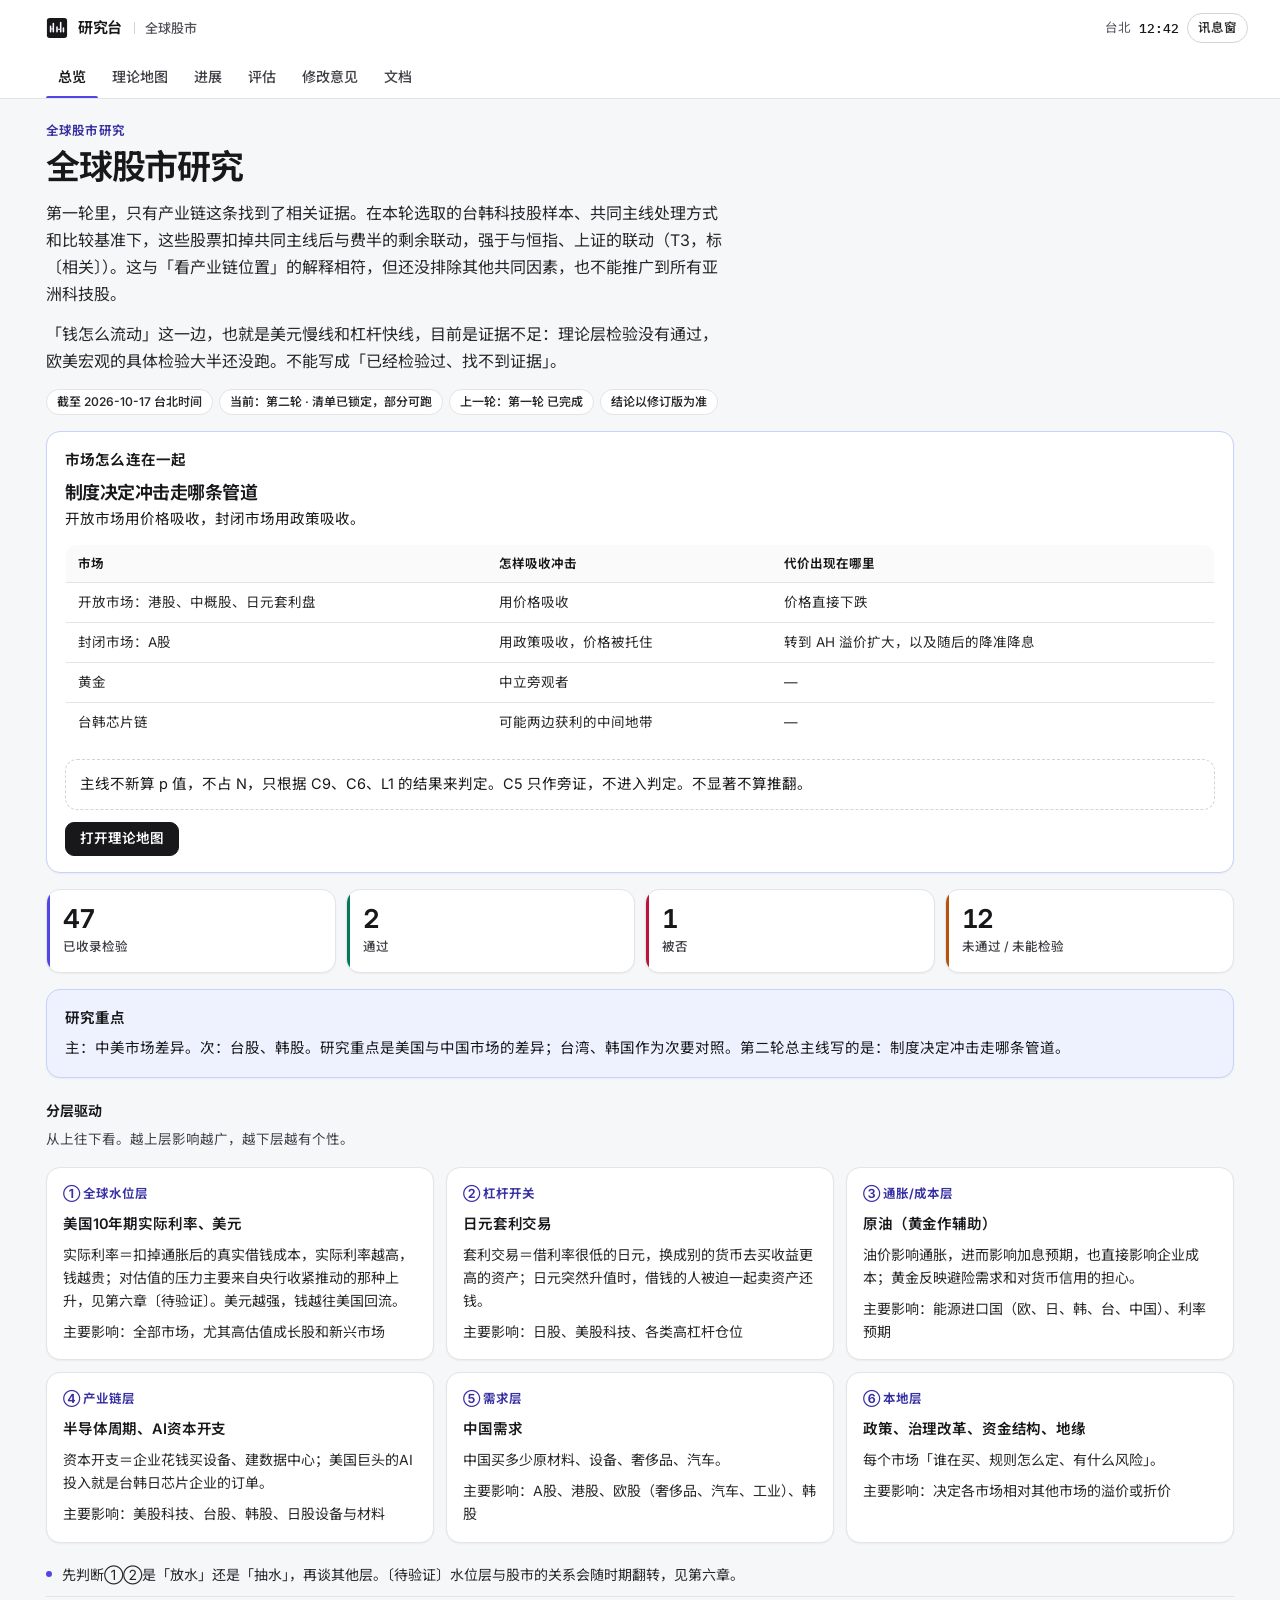
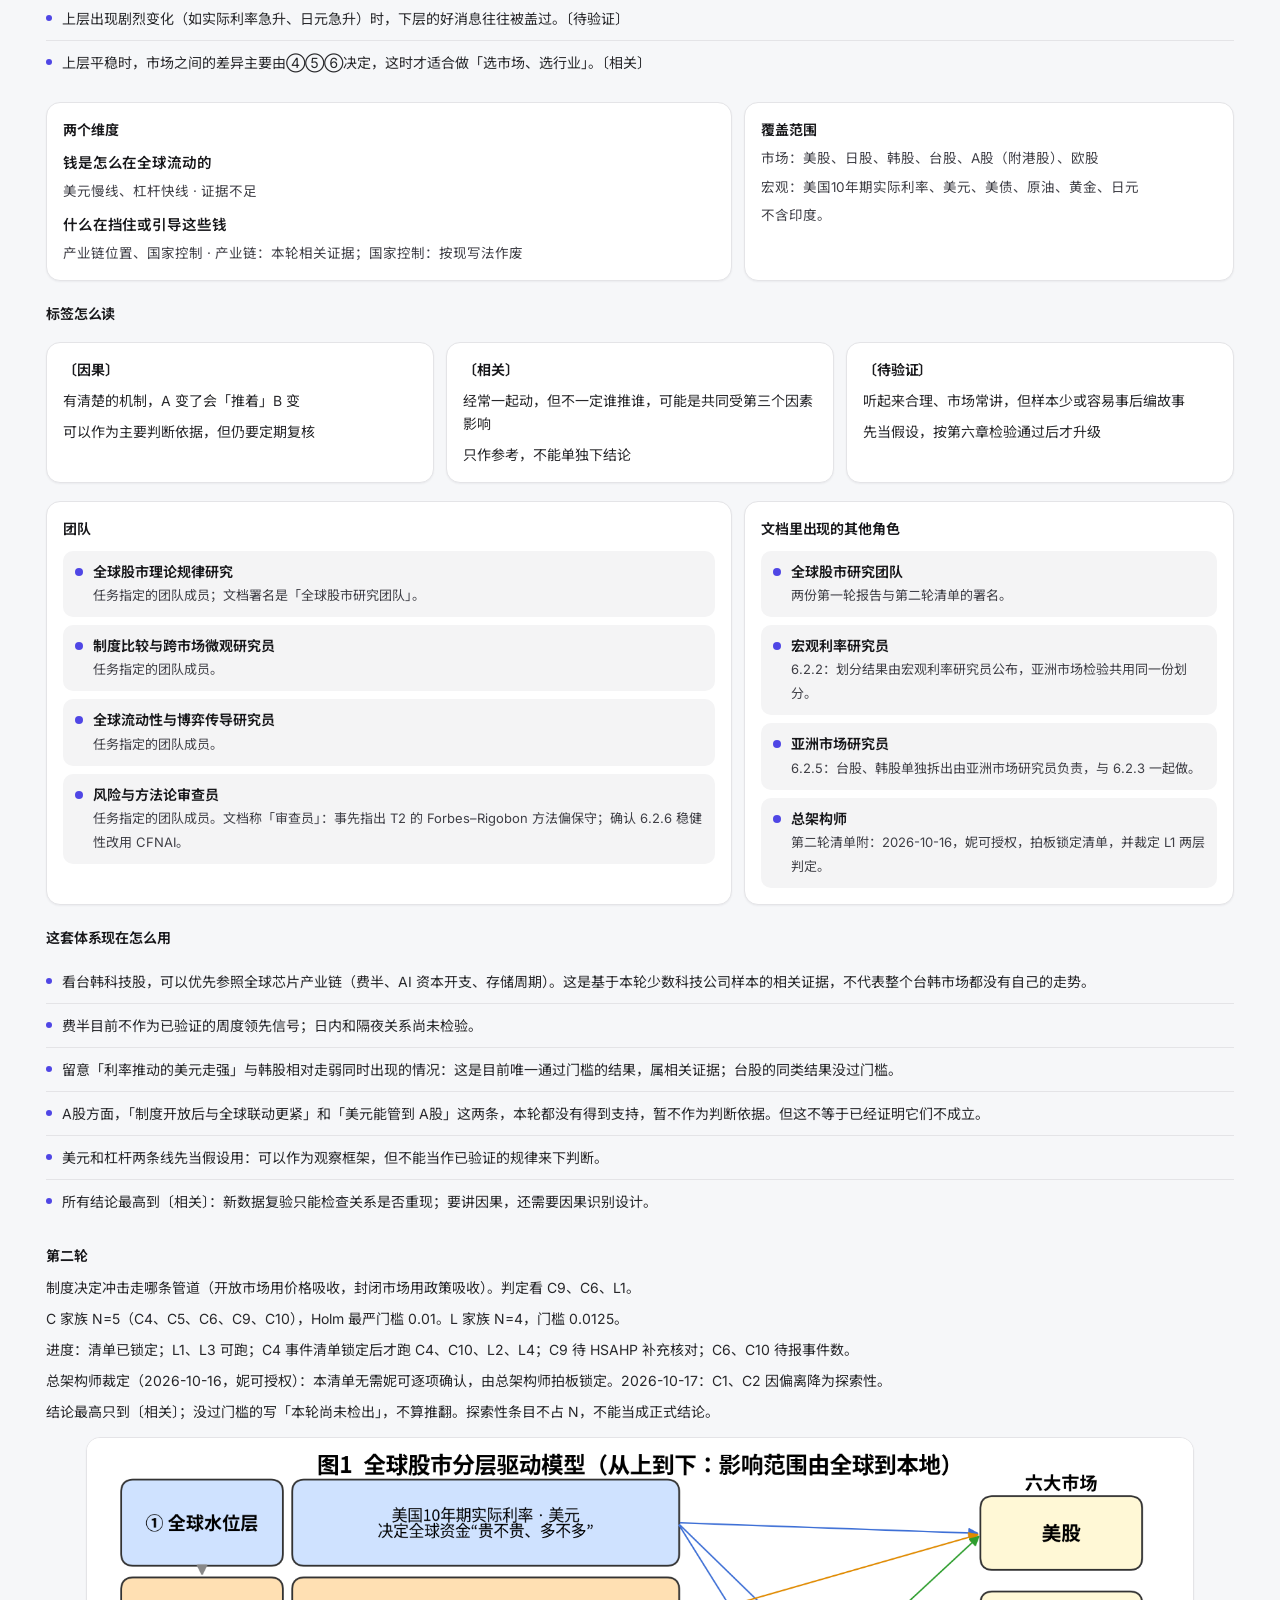
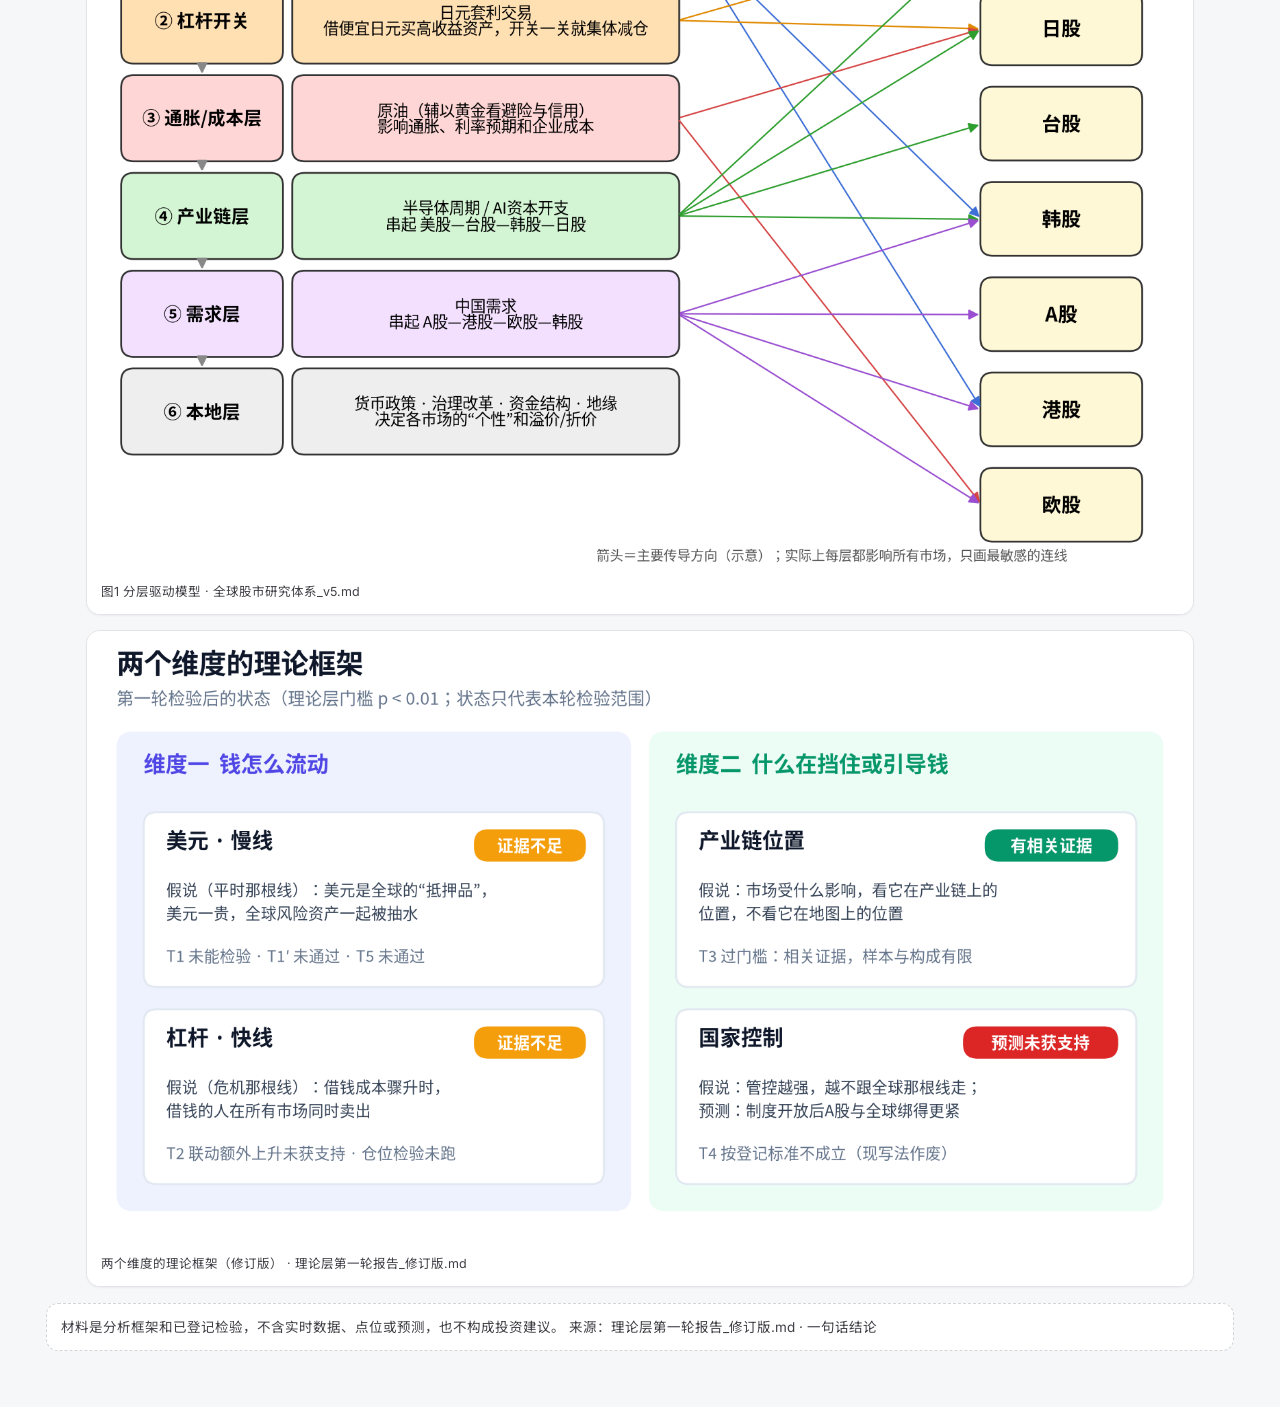
==== commit 3d8e6db9: "Give the research board a light theme and a theory map The dark terminal palette made body text hard" ====
--- a/research/index.html
+++ b/research/index.html
@@ -5,14 +5,14 @@
   <meta name="viewport" content="width=device-width, initial-scale=1, viewport-fit=cover">
   <title>研究台</title>
   <meta name="description" content="全球股市研究看板：框架、进展、评估、修改意见和原文。">
-  <meta name="color-scheme" content="dark">
-  <meta name="theme-color" content="#070b10">
+  <meta name="color-scheme" content="light">
+  <meta name="theme-color" content="#ffffff">
   <link rel="icon" href="../icons/icon.svg" type="image/svg+xml">
   <link rel="icon" href="../icons/icon-192.png" sizes="192x192" type="image/png">
   <link rel="apple-touch-icon" href="../icons/apple-touch-icon.png">
   <link rel="preconnect" href="https://fonts.googleapis.com">
   <link rel="preconnect" href="https://fonts.gstatic.com" crossorigin>
-  <link rel="stylesheet" href="https://fonts.googleapis.com/css2?family=IBM+Plex+Mono:wght@400;500;600&family=IBM+Plex+Sans:wght@400;500;600;700&family=Noto+Sans+SC:wght@400;500;600;700&display=swap">
+  <link rel="stylesheet" href="https://fonts.googleapis.com/css2?family=IBM+Plex+Mono:wght@400;500;600&family=Inter:wght@400;500;600;700&family=Noto+Sans+SC:wght@400;500;600;700&display=swap">
   <link rel="stylesheet" href="css/app.css">
 </head>
 <body>
@@ -29,12 +29,13 @@
           <span class="brand-name">研究台</span>
           <span class="brand-sub">全球股市</span>
         </a>
-        <p class="clock" aria-label="台北时间"><span>TPE</span><time id="clock">--:--</time></p>
+        <p class="clock" aria-label="台北时间"><span>台北</span><time id="clock">--:--</time></p>
         <a class="home-link" href="../">讯息窗</a>
       </div>
       <div class="bar-sub">
         <nav class="tabs" id="tabs" aria-label="研究页面">
           <a class="tab" href="#/" data-nav="home">总览</a>
+          <a class="tab" href="#/map" data-nav="map">理论地图</a>
           <a class="tab" href="#/progress" data-nav="progress">进展</a>
           <a class="tab" href="#/review" data-nav="review">评估</a>
           <a class="tab" href="#/feedback" data-nav="feedback">修改意见</a>
--- a/research/css/app.css
+++ b/research/css/app.css
@@ -1,33 +1,42 @@
 :root {
-  color-scheme: dark;
-  --bg: #070b10;
-  --bg-2: #0c1218;
-  --bar: rgba(7, 11, 16, 0.86);
-  --surface: #121920;
-  --press: #1a232c;
-  --ink: #e7eef5;
-  --ink-2: #b4c0cc;
-  --muted: #7d8b99;
-  --faint: #4d5b68;
-  --line: rgba(94, 234, 212, 0.1);
-  --line-2: rgba(180, 192, 204, 0.16);
-  --accent: #2ee6c5;
-  --accent-text: #5eead4;
-  --accent-wash: rgba(46, 230, 197, 0.1);
-  --pass: #3ee89a;
-  --pass-wash: rgba(62, 232, 154, 0.12);
-  --fail: #f5c14a;
-  --fail-wash: rgba(245, 193, 74, 0.12);
-  --reject: #ff6b8a;
-  --reject-wash: rgba(255, 107, 138, 0.12);
-  --wait: #4db6ff;
-  --wait-wash: rgba(77, 182, 255, 0.12);
-  --na: #8a97a6;
-  --na-wash: rgba(138, 151, 166, 0.12);
+  color-scheme: light;
+  --bg: #f6f7f9;
+  --bg-2: #ffffff;
+  --bar: rgba(255, 255, 255, 0.92);
+  --surface: #ffffff;
+  --press: #f4f4f5;
+  --ink: #18181b;
+  --ink-2: #27272a;
+  --muted: #3f3f46;
+  --faint: #52525b;
+  --line: #e4e4e7;
+  --line-2: #d4d4d8;
+  --accent: #4f46e5;
+  --accent-text: #3730a3;
+  --accent-wash: #eef2ff;
+  --pass: #047857;
+  --pass-text: #065f46;
+  --pass-wash: #d1fae5;
+  --fail: #b45309;
+  --fail-text: #9a3412;
+  --fail-wash: #ffedd5;
+  --reject: #be123c;
+  --reject-text: #9f1239;
+  --reject-wash: #ffe4e6;
+  --wait: #1d4ed8;
+  --wait-text: #1e40af;
+  --wait-wash: #dbeafe;
+  --na: #475569;
+  --na-text: #1f2937;
+  --na-wash: #f3f4f6;
+  --explore: #7e22ce;
+  --explore-text: #6b21a8;
+  --explore-wash: #f3e8ff;
   --ease: cubic-bezier(0.2, 0.8, 0.2, 1);
   --pad: 16px;
   --col: 100%;
-  --sans: "IBM Plex Sans", "Noto Sans SC", "PingFang SC", "Hiragino Sans GB", "Microsoft YaHei", sans-serif;
+  --shadow: 0 1px 2px rgba(16, 24, 40, 0.05);
+  --sans: "Inter", "Noto Sans SC", "PingFang SC", "Hiragino Sans GB", "Microsoft YaHei", sans-serif;
   --mono: "IBM Plex Mono", "SFMono-Regular", ui-monospace, Menlo, Consolas, monospace;
 }
 
@@ -42,15 +51,13 @@
 body {
   margin: 0;
   min-height: 100dvh;
-  background:
-    radial-gradient(1200px 480px at 80% -10%, rgba(46, 230, 197, 0.07), transparent 55%),
-    linear-gradient(180deg, #0a1118 0%, var(--bg) 220px);
-  background-attachment: fixed;
+  background: var(--bg);
   color: var(--ink);
   font-family: var(--sans);
-  font-size: 14.5px;
-  line-height: 1.5;
+  font-size: 15px;
+  line-height: 1.6;
   -webkit-font-smoothing: antialiased;
+  text-rendering: optimizeLegibility;
 }
 
 button, input, select {
@@ -71,12 +78,12 @@
 img, svg { display: block; }
 h1, h2, h3, p { margin: 0; }
 [hidden] { display: none !important; }
-::selection { background: var(--accent-wash); color: var(--ink); }
+::selection { background: #e0e7ff; color: var(--ink); }
 
 :focus-visible {
-  outline: 1px solid var(--accent);
+  outline: 2px solid var(--accent);
   outline-offset: 2px;
-  border-radius: 3px;
+  border-radius: 6px;
 }
 
 .sr-only {
@@ -97,9 +104,9 @@
   top: -48px;
   z-index: 30;
   padding: 8px 12px;
-  border-radius: 4px;
-  background: var(--accent);
-  color: #04110e;
+  border-radius: 8px;
+  background: var(--ink);
+  color: #fff;
   font-size: 13px;
   font-weight: 600;
   text-decoration: none;
@@ -112,20 +119,9 @@
   z-index: 10;
   padding-top: env(safe-area-inset-top);
   background: var(--bar);
-  -webkit-backdrop-filter: saturate(140%) blur(18px);
-  backdrop-filter: saturate(140%) blur(18px);
+  -webkit-backdrop-filter: saturate(140%) blur(16px);
+  backdrop-filter: saturate(140%) blur(16px);
   border-bottom: 1px solid var(--line);
-}
-
-.bar::before {
-  content: "";
-  position: absolute;
-  left: 0;
-  right: 0;
-  top: 0;
-  height: 1px;
-  background: linear-gradient(90deg, transparent, var(--accent), transparent);
-  opacity: 0.55;
 }
 
 .bar-in {
@@ -136,7 +132,7 @@
 .bar-top {
   display: flex;
   align-items: center;
-  height: 46px;
+  height: 52px;
   padding: 0 8px 0 var(--pad);
 }
 
@@ -151,29 +147,26 @@
 }
 
 .mark { width: 22px; height: 22px; }
-.mark-tile { fill: #0e171f; stroke: var(--accent); stroke-width: 1.2; }
-.mark-bars { stroke: var(--accent); stroke-width: 1.6; stroke-linecap: square; fill: none; }
-.mark-wicks { stroke: var(--accent-text); stroke-width: 1; opacity: 0.5; fill: none; }
+.mark-tile { fill: #18181b; }
+.mark-bars { stroke: #fff; stroke-width: 1.7; stroke-linecap: round; fill: none; }
+.mark-wicks { stroke: #c7d2fe; stroke-width: 1.2; fill: none; }
 
 .brand-name {
-  font-size: 14px;
-  font-weight: 600;
-  letter-spacing: 0.18em;
-  text-transform: none;
+  font-size: 15px;
+  font-weight: 650;
+  letter-spacing: -0.02em;
 }
 
 .brand-sub {
-  color: var(--muted);
-  font-family: var(--mono);
-  font-size: 11px;
+  color: var(--faint);
+  font-size: 13px;
   font-weight: 500;
-  letter-spacing: 0.08em;
 }
 .brand-sub::before {
   content: "";
   display: inline-block;
   width: 1px;
-  height: 11px;
+  height: 12px;
   margin: 0 10px 0 2px;
   background: var(--line-2);
   vertical-align: -1px;
@@ -182,16 +175,15 @@
 .home-link {
   margin-left: auto;
   padding: 0 10px;
-  height: 28px;
+  height: 30px;
   display: inline-flex;
   align-items: center;
   border: 1px solid var(--line-2);
-  border-radius: 4px;
+  border-radius: 999px;
+  background: #fff;
   color: var(--ink-2);
-  font-family: var(--mono);
-  font-size: 11px;
-  font-weight: 500;
-  letter-spacing: 0.06em;
+  font-size: 12.5px;
+  font-weight: 550;
   text-decoration: none;
 }
 
@@ -202,18 +194,20 @@
   margin-left: auto;
   margin-right: 8px;
   color: var(--faint);
-  font-family: var(--mono);
-  font-size: 11px;
-  letter-spacing: 0.08em;
+  font-size: 12.5px;
   font-variant-numeric: tabular-nums;
   white-space: nowrap;
 }
-.clock time { color: var(--accent-text); font-weight: 500; }
+.clock time {
+  color: var(--ink);
+  font-family: var(--mono);
+  font-weight: 500;
+}
 
 .bar-sub {
   display: flex;
   align-items: stretch;
-  height: 34px;
+  height: 40px;
   padding: 0 var(--pad);
 }
 
@@ -221,7 +215,7 @@
   position: relative;
   display: flex;
   min-width: 0;
-  gap: 4px;
+  gap: 2px;
   overflow-x: auto;
   scrollbar-width: none;
 }
@@ -229,26 +223,24 @@
 
 .tab {
   flex: 0 0 auto;
-  padding: 0 10px;
+  padding: 0 12px;
   color: var(--muted);
-  font-family: var(--mono);
-  font-size: 12px;
+  font-size: 14px;
   font-weight: 500;
-  letter-spacing: 0.06em;
   text-decoration: none;
   white-space: nowrap;
-  line-height: 34px;
-}
-.tab.is-on { color: var(--ink); }
+  line-height: 40px;
+}
+.tab.is-on { color: var(--ink); font-weight: 600; }
 
 .tab-ink {
   position: absolute;
   left: 0;
   bottom: 0;
   width: 0;
-  height: 1px;
+  height: 2px;
+  border-radius: 2px 2px 0 0;
   background: var(--accent);
-  box-shadow: 0 0 10px var(--accent);
   pointer-events: none;
   transition: transform 280ms var(--ease), width 280ms var(--ease);
 }
@@ -256,39 +248,38 @@
 main {
   width: var(--col);
   margin: 0 auto;
-  padding: 20px var(--pad) calc(env(safe-area-inset-bottom) + 48px);
+  padding: 22px var(--pad) calc(env(safe-area-inset-bottom) + 56px);
   outline: none;
 }
 
 .status, .empty {
   padding: 28px 0;
   color: var(--muted);
-  font-family: var(--mono);
-  font-size: 13px;
+  font-size: 14px;
   line-height: 1.7;
 }
 
 .kicker {
   color: var(--accent-text);
-  font-family: var(--mono);
-  font-size: 11px;
-  font-weight: 500;
-  letter-spacing: 0.16em;
+  font-size: 12.5px;
+  font-weight: 650;
+  letter-spacing: 0.01em;
 }
 
 .page-title {
   margin-top: 6px;
-  font-size: 26px;
-  font-weight: 600;
-  letter-spacing: -0.04em;
+  color: var(--ink);
+  font-size: 28px;
+  font-weight: 650;
+  letter-spacing: -0.035em;
   line-height: 1.2;
 }
 
 .lede {
   margin-top: 12px;
-  max-width: 72ch;
+  max-width: 68ch;
   color: var(--ink-2);
-  font-size: 14px;
+  font-size: 15px;
   line-height: 1.7;
 }
 
@@ -303,74 +294,73 @@
   display: inline-flex;
   align-items: center;
   gap: 6px;
-  height: 24px;
-  padding: 0 8px;
-  border: 1px solid var(--line);
-  border-radius: 3px;
-  background: rgba(18, 25, 32, 0.7);
+  height: 26px;
+  padding: 0 10px;
+  border: 1px solid var(--line);
+  border-radius: 999px;
+  background: #fff;
   color: var(--ink-2);
-  font-family: var(--mono);
-  font-size: 11px;
-  font-weight: 500;
-  letter-spacing: 0.04em;
+  font-size: 12px;
+  font-weight: 550;
   white-space: nowrap;
 }
 
 .grid {
   display: grid;
-  gap: 10px;
+  gap: 12px;
   margin-top: 16px;
 }
 
 .card {
-  padding: 14px 14px 15px;
-  border: 1px solid var(--line);
-  border-radius: 6px;
-  background: linear-gradient(180deg, rgba(18, 25, 32, 0.9), rgba(12, 18, 24, 0.92));
+  padding: 16px;
+  border: 1px solid var(--line);
+  border-radius: 14px;
+  background: #fff;
+  box-shadow: var(--shadow);
 }
 
 .card h2, .sec h2 {
   color: var(--ink);
-  font-size: 12px;
-  font-weight: 600;
-  letter-spacing: 0.1em;
+  font-size: 14px;
+  font-weight: 650;
+  letter-spacing: -0.01em;
 }
 
 .card .plain, .muted {
   margin-top: 6px;
   color: var(--muted);
-  font-size: 13px;
+  font-size: 13.5px;
   line-height: 1.65;
 }
 
 .card .vars {
   margin-top: 8px;
   color: var(--ink);
-  font-size: 13.5px;
-  font-weight: 500;
+  font-size: 14.5px;
+  font-weight: 600;
+  letter-spacing: -0.01em;
 }
 
 .layer-id {
   color: var(--accent-text);
-  font-family: var(--mono);
-  font-size: 11px;
-  font-weight: 500;
-  letter-spacing: 0.08em;
+  font-size: 12.5px;
+  font-weight: 650;
 }
 
 .stat-grid {
   display: grid;
   grid-template-columns: repeat(2, minmax(0, 1fr));
-  gap: 8px;
+  gap: 10px;
   margin-top: 16px;
 }
 
 .stat {
   position: relative;
-  padding: 12px 12px 12px 14px;
-  border: 1px solid var(--line);
-  border-radius: 6px;
-  background: var(--surface);
+  padding: 14px 14px 14px 16px;
+  border: 1px solid var(--line);
+  border-radius: 14px;
+  background: #fff;
+  box-shadow: var(--shadow);
   overflow: hidden;
 }
 .stat::before {
@@ -379,7 +369,7 @@
   left: 0;
   top: 0;
   bottom: 0;
-  width: 2px;
+  width: 3px;
   background: var(--accent);
 }
 .stat:nth-child(2)::before { background: var(--pass); }
@@ -387,53 +377,60 @@
 .stat:nth-child(4)::before { background: var(--fail); }
 .stat b {
   display: block;
-  font-family: var(--mono);
-  font-size: 22px;
-  font-weight: 600;
+  color: var(--ink);
+  font-size: 26px;
+  font-weight: 650;
   font-variant-numeric: tabular-nums;
   letter-spacing: -0.04em;
+  line-height: 1.15;
 }
 .stat span {
   color: var(--muted);
-  font-family: var(--mono);
-  font-size: 11px;
-  letter-spacing: 0.06em;
-}
-
-.focus {
+  font-size: 12.5px;
+  font-weight: 500;
+}
+
+.focus, .tease {
   margin-top: 16px;
-  padding: 14px 16px;
-  border: 1px solid var(--line);
-  border-radius: 6px;
-  background: var(--accent-wash);
-}
-.focus p { color: var(--ink); font-size: 14px; line-height: 1.65; }
-.focus .kicker { margin-bottom: 6px; }
+  padding: 16px 18px;
+  border: 1px solid #c7d2fe;
+  border-radius: 14px;
+  background: #fff;
+  box-shadow: var(--shadow);
+}
+.focus { background: var(--accent-wash); border-color: #c7d2fe; }
+.focus p, .tease p { color: var(--ink); font-size: 14.5px; line-height: 1.7; }
+.focus .kicker, .tease .kicker { margin-bottom: 6px; }
+.tease h2 {
+  margin-top: 2px;
+  font-size: 18px;
+  font-weight: 650;
+  letter-spacing: -0.03em;
+}
+.tease .row-actions { margin-top: 12px; }
 
 .team {
   display: grid;
-  gap: 6px;
+  gap: 8px;
   margin-top: 10px;
 }
 .person {
   display: flex;
   gap: 10px;
   padding: 10px 12px;
-  border: 1px solid transparent;
-  border-radius: 6px;
-  background: rgba(7, 11, 16, 0.45);
+  border-radius: 10px;
+  background: var(--press);
 }
 .dot {
   flex: 0 0 auto;
-  width: 6px;
-  height: 6px;
+  width: 8px;
+  height: 8px;
   margin-top: 7px;
   border-radius: 50%;
   background: var(--accent);
-  box-shadow: 0 0 8px var(--accent);
-}
-.person strong { display: block; font-size: 13.5px; font-weight: 600; }
-.person span { color: var(--muted); font-size: 12px; line-height: 1.5; }
+}
+.person strong { display: block; color: var(--ink); font-size: 14px; font-weight: 650; }
+.person span { color: var(--muted); font-size: 13px; line-height: 1.5; }
 
 .use-list {
   margin: 10px 0 0;
@@ -442,9 +439,9 @@
 }
 .use-list li {
   position: relative;
-  padding: 9px 0 9px 16px;
+  padding: 10px 0 10px 16px;
   color: var(--ink-2);
-  font-size: 13.5px;
+  font-size: 14px;
   line-height: 1.65;
   border-bottom: 1px solid var(--line);
 }
@@ -453,51 +450,53 @@
   content: "";
   position: absolute;
   left: 0;
-  top: 16px;
+  top: 18px;
   width: 6px;
-  height: 1px;
+  height: 6px;
+  border-radius: 50%;
   background: var(--accent);
 }
 
 .hero-img {
   margin-top: 14px;
   overflow: hidden;
-  border-radius: 6px;
-  border: 1px solid var(--line);
-  background: #000;
+  border-radius: 14px;
+  border: 1px solid var(--line);
+  background: #fff;
+  box-shadow: var(--shadow);
 }
 .hero-img img {
   width: 100%;
   height: auto;
-  mix-blend-mode: screen;
-  opacity: 0.92;
+  background: #0c0f14;
 }
 .hero-img figcaption {
-  padding: 8px 12px 10px;
+  padding: 10px 14px 12px;
   color: var(--muted);
-  font-family: var(--mono);
-  font-size: 11px;
-  letter-spacing: 0.04em;
+  font-size: 12.5px;
+  line-height: 1.5;
+  background: #fff;
 }
 
 .filters {
   display: flex;
   flex-wrap: wrap;
-  gap: 6px;
+  gap: 8px;
   margin: 14px 0 4px;
 }
 .filters input, .filters select {
-  height: 32px;
-  padding: 0 10px;
+  height: 36px;
+  padding: 0 12px;
   border: 1px solid var(--line-2);
-  border-radius: 4px;
-  background: var(--bg-2);
+  border-radius: 10px;
+  background: #fff;
   outline: none;
-  font-family: var(--mono);
-  font-size: 12px;
-}
-.filters input { min-width: min(100%, 180px); flex: 1 1 160px; }
-.filters select { min-width: 0; color: var(--ink-2); }
+  color: var(--ink);
+  font-size: 14px;
+}
+.filters input { min-width: min(100%, 200px); flex: 1 1 180px; }
+.filters select { min-width: 0; color: var(--ink); background: #fff; }
+.filters input::placeholder { color: var(--faint); }
 .filters input:focus, .filters select:focus {
   border-color: var(--accent);
   box-shadow: 0 0 0 3px var(--accent-wash);
@@ -506,25 +505,26 @@
 .count {
   margin-top: 10px;
   color: var(--muted);
-  font-family: var(--mono);
-  font-size: 11px;
-  letter-spacing: 0.08em;
+  font-size: 13px;
   font-variant-numeric: tabular-nums;
 }
 
 .list {
-  margin-top: 4px;
-  border: 1px solid var(--line);
-  border-radius: 6px;
-  background: rgba(12, 18, 24, 0.55);
+  margin-top: 8px;
+  border: 1px solid var(--line);
+  border-radius: 14px;
+  background: #fff;
+  box-shadow: var(--shadow);
+  overflow: hidden;
 }
 
 .item {
   display: grid;
-  gap: 6px;
-  padding: 12px 14px;
+  gap: 8px;
+  padding: 14px 16px;
   border-bottom: 1px solid var(--line);
-  scroll-margin-top: 100px;
+  scroll-margin-top: 112px;
+  background: #fff;
 }
 .item:last-child { border-bottom: 0; }
 
@@ -532,58 +532,57 @@
   display: flex;
   flex-wrap: wrap;
   align-items: center;
-  gap: 6px 10px;
+  gap: 8px 10px;
 }
 
 .code {
-  padding: 1px 6px;
-  border: 1px solid var(--line);
-  border-radius: 3px;
-  background: rgba(46, 230, 197, 0.06);
+  padding: 1px 7px;
+  border: 1px solid #c7d2fe;
+  border-radius: 6px;
+  background: var(--accent-wash);
   color: var(--accent-text);
   font-family: var(--mono);
-  font-size: 12px;
+  font-size: 12.5px;
   font-weight: 600;
   font-variant-numeric: tabular-nums;
-  letter-spacing: 0.02em;
 }
 
 .item h3 {
   flex: 1 1 auto;
   min-width: 0;
-  font-size: 14.5px;
-  font-weight: 600;
-  line-height: 1.35;
+  color: var(--ink);
+  font-size: 15.5px;
+  font-weight: 650;
+  letter-spacing: -0.015em;
+  line-height: 1.4;
 }
 
 .item .question {
   color: var(--ink-2);
-  font-size: 13.5px;
-  line-height: 1.6;
+  font-size: 14.5px;
+  line-height: 1.65;
 }
 
 .item .detail, .item .note {
   color: var(--muted);
-  font-size: 12.5px;
+  font-size: 13.5px;
   line-height: 1.65;
 }
 
-.tags { display: flex; flex-wrap: wrap; gap: 5px; }
+.tags { display: flex; flex-wrap: wrap; gap: 6px; }
 
 .tag {
   display: inline-flex;
   align-items: center;
   gap: 6px;
-  height: 20px;
-  padding: 0 7px 0 6px;
+  min-height: 22px;
+  padding: 2px 8px;
   border: 1px solid var(--line-2);
-  border-radius: 2px;
-  font-family: var(--mono);
-  font-size: 10.5px;
-  font-weight: 500;
-  letter-spacing: 0.08em;
-  background: transparent;
-  color: var(--ink-2);
+  border-radius: 999px;
+  font-size: 12px;
+  font-weight: 600;
+  background: #f4f4f5;
+  color: var(--ink);
 }
 .tag::before {
   content: "";
@@ -591,32 +590,50 @@
   height: 6px;
   border-radius: 50%;
   background: currentColor;
-  opacity: 0.85;
-  box-shadow: 0 0 6px currentColor;
-}
-.tag.is-pass { color: var(--pass); border-color: rgba(62, 232, 154, 0.28); background: var(--pass-wash); }
-.tag.is-fail { color: var(--fail); border-color: rgba(245, 193, 74, 0.28); background: var(--fail-wash); }
-.tag.is-reject { color: var(--reject); border-color: rgba(255, 107, 138, 0.28); background: var(--reject-wash); }
-.tag.is-wait { color: var(--wait); border-color: rgba(77, 182, 255, 0.28); background: var(--wait-wash); }
-.tag.is-na { color: var(--na); border-color: rgba(138, 151, 166, 0.28); background: var(--na-wash); }
-.tag.is-rel { color: var(--accent-text); border-color: rgba(46, 230, 197, 0.28); background: var(--accent-wash); }
+  flex: 0 0 auto;
+}
+.tag.is-pass { color: var(--pass-text); border-color: #6ee7b7; background: var(--pass-wash); }
+.tag.is-fail { color: var(--fail-text); border-color: #fdba74; background: var(--fail-wash); }
+.tag.is-reject { color: var(--reject-text); border-color: #fda4af; background: var(--reject-wash); }
+.tag.is-wait { color: var(--wait-text); border-color: #93c5fd; background: var(--wait-wash); }
+.tag.is-na { color: var(--na-text); border-color: #d4d4d8; background: var(--na-wash); }
+.tag.is-rel { color: var(--accent-text); border-color: #c7d2fe; background: var(--accent-wash); }
 .tag.is-rel::before { border-radius: 1px; }
+.tag.is-explore {
+  color: var(--explore-text);
+  border-color: #d8b4fe;
+  background: var(--explore-wash);
+  font-weight: 700;
+}
+.tag.is-judge {
+  color: var(--ink);
+  border-color: var(--ink);
+  background: #fff;
+}
+.tag.is-judge::before { border-radius: 1px; background: var(--ink); }
+.item.is-explore {
+  border-left: 3px solid var(--explore);
+  background: #faf5ff;
+}
+.explore-note {
+  color: var(--explore-text) !important;
+  font-weight: 650;
+}
 
 .stats {
   display: grid;
-  gap: 3px;
-  margin-top: 6px;
-  padding: 8px 10px;
-  border-radius: 4px;
-  background: rgba(7, 11, 16, 0.55);
-  font-family: var(--mono);
+  gap: 4px;
+  margin-top: 4px;
+  padding: 10px 12px;
+  border-radius: 10px;
+  background: #f4f4f5;
 }
 .stats div {
   display: flex;
   justify-content: space-between;
   gap: 12px;
   color: var(--muted);
-  font-size: 11.5px;
+  font-size: 12.5px;
 }
 .stats div span {
   overflow: hidden;
@@ -625,45 +642,45 @@
 }
 .stats b {
   color: var(--ink);
-  font-weight: 500;
+  font-family: var(--mono);
+  font-weight: 550;
   font-variant-numeric: tabular-nums;
   text-align: right;
   white-space: nowrap;
 }
 
-.row-actions { display: flex; flex-wrap: wrap; gap: 8px; margin-top: 8px; }
+.row-actions { display: flex; flex-wrap: wrap; gap: 8px; margin-top: 4px; }
 
 .btn {
   display: inline-flex;
   align-items: center;
   justify-content: center;
-  height: 30px;
-  padding: 0 12px;
-  border-radius: 4px;
+  height: 34px;
+  padding: 0 14px;
+  border-radius: 9px;
   border: 1px solid var(--line-2);
-  background: transparent;
-  color: var(--ink);
-  font-family: var(--mono);
-  font-size: 12px;
-  font-weight: 500;
-  letter-spacing: 0.04em;
+  background: #fff;
+  color: var(--ink);
+  font-size: 13.5px;
+  font-weight: 600;
   text-decoration: none;
 }
 .btn-main {
-  border-color: var(--accent);
-  background: var(--accent);
-  color: #04110e;
-}
+  border-color: #18181b;
+  background: #18181b;
+  color: #fff;
+}
+.btn-main:visited { color: #fff; }
 
 .review {
   padding: 16px 0;
   border-bottom: 1px solid var(--line);
 }
 .review h3 {
-  font-family: var(--mono);
-  font-size: 13px;
-  font-weight: 600;
-  letter-spacing: 0.04em;
+  color: var(--ink);
+  font-size: 15px;
+  font-weight: 650;
+  letter-spacing: -0.015em;
 }
 .diff {
   display: grid;
@@ -671,24 +688,22 @@
   margin-top: 10px;
 }
 .pane {
-  padding: 10px 12px;
-  border-radius: 6px;
-  border: 1px solid var(--line);
-  background: var(--surface);
+  padding: 12px 14px;
+  border-radius: 12px;
+  border: 1px solid var(--line);
+  background: #fff;
 }
 .pane .lbl {
   color: var(--accent-text);
-  font-family: var(--mono);
-  font-size: 10px;
-  font-weight: 500;
-  letter-spacing: 0.14em;
+  font-size: 12px;
+  font-weight: 700;
   margin-bottom: 6px;
 }
-.pane p { color: var(--ink-2); font-size: 13.5px; line-height: 1.65; }
+.pane p { color: var(--ink-2); font-size: 14px; line-height: 1.65; }
 .changed {
   margin-top: 8px;
   color: var(--ink);
-  font-size: 13.5px;
+  font-size: 14px;
   line-height: 1.65;
 }
 
@@ -701,39 +716,38 @@
   color: inherit;
   text-decoration: none;
 }
-.issue .ttl { color: var(--ink); font-size: 14.5px; font-weight: 500; }
+.issue .ttl { color: var(--ink); font-size: 15px; font-weight: 600; }
 .issue .who {
   color: var(--muted);
-  font-family: var(--mono);
-  font-size: 11px;
+  font-size: 12.5px;
   font-variant-numeric: tabular-nums;
 }
 
 .md {
   color: var(--ink-2);
-  font-size: 14.5px;
+  font-size: 15px;
   line-height: 1.75;
 }
 .md h1, .md h2, .md h3, .md h4 {
   color: var(--ink);
-  font-weight: 600;
+  font-weight: 650;
   letter-spacing: -0.02em;
-  line-height: 1.3;
-  margin: 1.4em 0 0.4em;
-  scroll-margin-top: 96px;
-}
-.md h1 { font-size: 22px; margin-top: 0.4em; }
-.md h2 { font-size: 17px; }
-.md h3 { font-size: 15px; }
+  line-height: 1.35;
+  margin: 1.4em 0 0.45em;
+  scroll-margin-top: 108px;
+}
+.md h1 { font-size: 24px; margin-top: 0.2em; }
+.md h2 { font-size: 18px; }
+.md h3 { font-size: 16px; }
 .md p { margin: 0.7em 0; }
-.md li { margin: 0.25em 0; }
-.md ul, .md ol { padding-left: 1.25em; }
+.md li { margin: 0.28em 0; }
+.md ul, .md ol { padding-left: 1.3em; }
 .md blockquote {
   margin: 0.9em 0;
-  padding: 8px 12px;
-  border-left: 2px solid var(--accent);
-  background: var(--surface);
-  border-radius: 0 4px 4px 0;
+  padding: 10px 14px;
+  border-left: 3px solid var(--accent);
+  background: #fff;
+  border-radius: 0 10px 10px 0;
   color: var(--ink-2);
 }
 .md hr {
@@ -744,94 +758,385 @@
 .md code {
   font-family: var(--mono);
   font-size: 0.88em;
-  padding: 0.05em 0.35em;
-  border-radius: 3px;
-  background: var(--surface);
-  color: var(--accent-text);
+  padding: 0.08em 0.35em;
+  border-radius: 5px;
+  background: #f4f4f5;
+  color: var(--ink);
 }
 .md pre {
   overflow-x: auto;
-  padding: 12px;
-  border-radius: 6px;
-  border: 1px solid var(--line);
-  background: #05080c;
-  font-size: 12.5px;
-  line-height: 1.55;
-}
-.md pre code { padding: 0; background: none; }
+  padding: 14px;
+  border-radius: 12px;
+  border: 1px solid var(--line);
+  background: #f8fafc;
+  color: var(--ink);
+  font-size: 13px;
+  line-height: 1.6;
+}
+.md pre code { padding: 0; background: none; color: inherit; }
 .md img {
   max-width: 100%;
   height: auto;
-  margin: 10px 0;
-  border-radius: 6px;
-  border: 1px solid var(--line);
-}
-.md-table { overflow-x: auto; margin: 0.9em 0; }
+  margin: 12px 0;
+  border-radius: 12px;
+  border: 1px solid var(--line);
+  background: #0c0f14;
+}
+.md-table { overflow-x: auto; margin: 0.9em 0; border: 1px solid var(--line); border-radius: 12px; background: #fff; }
 .md table {
   width: 100%;
   border-collapse: collapse;
-  font-size: 12.5px;
-  line-height: 1.45;
-  font-family: var(--mono);
+  font-size: 13px;
+  line-height: 1.5;
 }
 .md th, .md td {
-  padding: 7px 8px;
+  padding: 8px 10px;
   border-bottom: 1px solid var(--line);
   text-align: left;
   vertical-align: top;
+  color: var(--ink-2);
 }
 .md th {
-  color: var(--muted);
-  font-weight: 600;
-  letter-spacing: 0.04em;
+  color: var(--ink);
+  font-weight: 650;
+  background: #fafafa;
   white-space: nowrap;
 }
-.md a { text-decoration: none; }
+.md a { color: var(--accent-text); text-decoration: none; }
 .md a:hover { text-decoration: underline; text-underline-offset: 3px; }
 
 .doc-nav {
   display: flex;
   flex-wrap: wrap;
-  gap: 6px;
-  margin: 12px 0 18px;
+  gap: 8px;
+  margin: 14px 0 18px;
 }
 .doc-nav a {
   display: inline-flex;
   align-items: center;
-  height: 28px;
-  padding: 0 10px;
-  border: 1px solid var(--line);
-  border-radius: 4px;
-  background: transparent;
+  height: 32px;
+  padding: 0 12px;
+  border: 1px solid var(--line);
+  border-radius: 999px;
+  background: #fff;
   color: var(--ink-2);
-  font-family: var(--mono);
-  font-size: 12px;
-  font-weight: 500;
-  letter-spacing: 0.04em;
+  font-size: 13px;
+  font-weight: 600;
   text-decoration: none;
 }
 .doc-nav a.is-on {
-  border-color: var(--accent);
-  background: var(--accent);
-  color: #04110e;
+  border-color: #18181b;
+  background: #18181b;
+  color: #fff;
 }
 
 .note-box {
   margin-top: 16px;
   padding: 12px 14px;
   border: 1px dashed var(--line-2);
-  border-radius: 6px;
+  border-radius: 12px;
+  background: #fff;
   color: var(--muted);
-  font-size: 12.5px;
+  font-size: 13.5px;
   line-height: 1.65;
 }
 
 .sec .plain {
   margin-top: 8px;
   color: var(--ink-2);
+  font-size: 14px;
+  line-height: 1.65;
+}
+
+.sheet-table {
+  width: 100%;
+  border-collapse: collapse;
+  margin-top: 12px;
+  background: #fff;
+  border: 1px solid var(--line);
+  border-radius: 12px;
+  overflow: hidden;
   font-size: 13.5px;
-  line-height: 1.65;
-}
+  line-height: 1.55;
+}
+.sheet-table th, .sheet-table td {
+  padding: 9px 12px;
+  border-bottom: 1px solid var(--line);
+  text-align: left;
+  vertical-align: top;
+  color: var(--ink-2);
+}
+.sheet-table th {
+  color: var(--ink);
+  font-size: 12.5px;
+  font-weight: 650;
+  background: #fafafa;
+}
+.sheet-table tr:last-child td { border-bottom: 0; }
+.sheet-wrap { overflow-x: auto; }
+
+.legend {
+  display: flex;
+  flex-wrap: wrap;
+  gap: 8px 14px;
+  margin-top: 14px;
+  padding: 12px 14px;
+  border: 1px solid var(--line);
+  border-radius: 12px;
+  background: #fff;
+  color: var(--ink);
+  font-size: 13px;
+  line-height: 1.5;
+}
+.legend b { font-weight: 650; }
+.legend-item {
+  display: inline-flex;
+  align-items: center;
+  gap: 6px;
+  color: var(--ink);
+  font-weight: 600;
+}
+.swatch {
+  width: 18px;
+  height: 4px;
+  border-radius: 99px;
+  background: var(--na);
+}
+.swatch.is-pass { background: var(--pass); }
+.swatch.is-reject { background: var(--reject); }
+.swatch.is-fail { background: var(--fail); }
+.swatch.is-wait { background: var(--wait); }
+.swatch.is-na { background: var(--na); }
+.swatch.is-explore { background: var(--explore); }
+.legend-note {
+  flex: 1 1 100%;
+  color: var(--muted);
+  font-weight: 500;
+}
+
+.map-layout {
+  display: grid;
+  gap: 14px;
+  margin-top: 14px;
+}
+.map-canvas {
+  min-width: 0;
+}
+.map-frame {
+  border: 1px solid var(--line);
+  border-radius: 16px;
+  background: #fff;
+  box-shadow: var(--shadow);
+  overflow: auto;
+  -webkit-overflow-scrolling: touch;
+}
+.map-board {
+  position: relative;
+  width: calc(var(--map-w) * 1px);
+  height: calc(var(--map-h) * 1px);
+  margin: 0 auto;
+  background: #fff;
+}
+.map-svg {
+  position: absolute;
+  inset: 0;
+  width: 100%;
+  height: 100%;
+}
+.zone { fill: #fafafa; stroke: #e4e4e7; stroke-width: 1; }
+.zone-tag {
+  position: absolute;
+  z-index: 1;
+  max-width: 46%;
+  color: var(--muted);
+  font-size: 12px;
+  font-weight: 650;
+  line-height: 1.35;
+  pointer-events: none;
+}
+.wire-halo {
+  fill: none;
+  stroke: #fff;
+  stroke-width: 6;
+  stroke-linecap: round;
+  stroke-linejoin: round;
+  pointer-events: none;
+}
+.wire {
+  fill: none;
+  stroke: var(--na);
+  stroke-width: 2.25;
+  stroke-linecap: round;
+  stroke-linejoin: round;
+  pointer-events: none;
+}
+.wire.is-pass { stroke: var(--pass); }
+.wire.is-fail { stroke: var(--fail); }
+.wire.is-reject { stroke: var(--reject); }
+.wire.is-wait { stroke: var(--wait); }
+.wire.is-na { stroke: var(--na); }
+.wire.is-explore { stroke: var(--explore); }
+.wire.is-hot { stroke-width: 3.4; }
+.wire.is-dim { opacity: 0.28; }
+.wire-hit {
+  fill: none;
+  stroke: transparent;
+  stroke-width: 16;
+  pointer-events: stroke;
+  cursor: pointer;
+}
+.m-node {
+  position: absolute;
+  z-index: 3;
+  width: 132px;
+  min-height: 64px;
+  padding: 8px 10px 9px;
+  border: 1px solid var(--line-2);
+  border-radius: 12px;
+  background: #fff;
+  box-shadow: 0 1px 2px rgba(16, 24, 40, 0.06);
+  text-align: left;
+  transform: translate(-50%, -50%);
+}
+.m-node[data-node="us"] { width: 196px; }
+.m-node[data-node="jp"] { width: 156px; }
+.m-node strong {
+  display: block;
+  color: var(--ink);
+  font-size: 14px;
+  font-weight: 700;
+  letter-spacing: -0.02em;
+  line-height: 1.3;
+}
+.m-node .m-sub {
+  display: block;
+  margin-top: 2px;
+  color: var(--muted);
+  font-size: 11.5px;
+  font-weight: 500;
+  line-height: 1.35;
+}
+.m-role {
+  display: inline-flex;
+  margin-bottom: 3px;
+  color: var(--ink);
+  font-size: 10.5px;
+  font-weight: 700;
+  letter-spacing: 0.01em;
+}
+.m-node.is-on {
+  border-color: var(--accent);
+  box-shadow: 0 0 0 3px #e0e7ff;
+}
+.m-node.is-near { border-color: #18181b; }
+.edge-chip {
+  position: absolute;
+  z-index: 2;
+  width: max-content;
+  max-width: 230px;
+  padding: 4px 7px 5px;
+  border: 1px solid var(--line-2);
+  border-radius: 8px;
+  background: rgba(255, 255, 255, 0.96);
+  box-shadow: var(--shadow);
+  text-align: left;
+  transform: translate(-50%, -50%);
+}
+.edge-chip.is-on {
+  border-color: #18181b;
+  box-shadow: 0 0 0 3px #e0e7ff;
+  z-index: 4;
+}
+.edge-kicker {
+  display: flex;
+  flex-wrap: wrap;
+  align-items: center;
+  gap: 4px;
+}
+.edge-kicker b {
+  color: var(--ink);
+  font-family: var(--mono);
+  font-size: 11.5px;
+  font-weight: 650;
+}
+.edge-chip .tag {
+  min-height: 18px;
+  padding: 0 6px;
+  font-size: 10.5px;
+}
+.edge-chip .tag::before { width: 5px; height: 5px; }
+.edge-short {
+  display: block;
+  margin-top: 2px;
+  color: var(--ink);
+  font-size: 11.5px;
+  font-weight: 600;
+  line-height: 1.35;
+}
+.map-side {
+  border: 1px solid var(--line);
+  border-radius: 16px;
+  background: #fff;
+  box-shadow: var(--shadow);
+  padding: 14px 14px 16px;
+}
+.map-side h2 {
+  margin-top: 4px;
+  color: var(--ink);
+  font-size: 18px;
+  font-weight: 650;
+  letter-spacing: -0.03em;
+  line-height: 1.35;
+}
+.map-side .question { margin-top: 8px; color: var(--ink-2); font-size: 14px; line-height: 1.65; }
+.map-side .detail, .map-side .note { margin-top: 8px; color: var(--muted); font-size: 13.5px; line-height: 1.65; }
+.field {
+  margin-top: 10px;
+}
+.field .lbl {
+  color: var(--faint);
+  font-size: 12px;
+  font-weight: 700;
+}
+.field p { margin-top: 2px; color: var(--ink); font-size: 14px; line-height: 1.6; }
+.rel-list h2 { margin-bottom: 8px; }
+.rel {
+  display: grid;
+  grid-template-columns: auto 1fr;
+  gap: 2px 10px;
+  width: 100%;
+  margin-top: 8px;
+  padding: 10px 12px;
+  border: 1px solid var(--line);
+  border-left-width: 3px;
+  border-radius: 12px;
+  background: #fff;
+  text-align: left;
+  color: var(--ink);
+}
+.rel.is-pass { border-left-color: var(--pass); }
+.rel.is-fail { border-left-color: var(--fail); }
+.rel.is-reject { border-left-color: var(--reject); }
+.rel.is-wait { border-left-color: var(--wait); }
+.rel.is-na { border-left-color: var(--na); }
+.rel.is-explore { border-left-color: var(--explore); }
+.rel.is-on { box-shadow: 0 0 0 3px #e0e7ff; }
+.rel-id {
+  grid-row: span 2;
+  align-self: center;
+  color: var(--accent-text);
+  font-family: var(--mono);
+  font-size: 13px;
+  font-weight: 650;
+}
+.rel-name {
+  color: var(--ink);
+  font-size: 14px;
+  font-weight: 650;
+  letter-spacing: -0.01em;
+  line-height: 1.4;
+}
+.rel .tags { grid-column: 2; }
 
 #toast {
   position: fixed;
@@ -841,12 +1146,10 @@
   width: max-content;
   max-width: min(92vw, 420px);
   padding: 10px 14px;
-  border-radius: 4px;
-  border: 1px solid var(--line);
-  background: #101820;
-  color: var(--ink);
-  font-family: var(--mono);
-  font-size: 12px;
+  border-radius: 10px;
+  background: #18181b;
+  color: #fff;
+  font-size: 13px;
   opacity: 0;
   transform: translate(-50%, 10px);
   pointer-events: none;
@@ -855,19 +1158,44 @@
 #toast.is-on { opacity: 1; transform: translate(-50%, 0); }
 
 @media (hover: hover) {
-  .home-link:hover { border-color: var(--accent); color: var(--accent-text); }
+  .home-link:hover { border-color: var(--ink); color: var(--ink); }
   .tab:hover { color: var(--ink); }
-  .btn:hover { border-color: var(--accent-text); }
-  .btn-main:hover { filter: brightness(1.06); }
-  .item:hover { background: rgba(46, 230, 197, 0.035); }
+  .btn:hover { border-color: #a1a1aa; }
+  .btn-main:hover { background: #27272a; }
+  .item:hover { background: #fafafa; }
   .issue:hover .ttl { color: var(--accent-text); }
-  .card:hover { border-color: rgba(46, 230, 197, 0.28); }
+  .card:hover { border-color: #d4d4d8; }
+  .m-node:hover, .edge-chip:hover, .rel:hover { border-color: #a1a1aa; }
+}
+
+@media (max-width: 759px) {
+  .edge-chip { max-width: 96px; padding: 3px 6px; }
+  .edge-short, .edge-chip .tag.is-rel, .edge-chip .tag.is-judge { display: none; }
+  .m-node { width: 112px; min-height: 58px; padding: 6px 8px 7px; }
+  .m-node[data-node="us"] { width: 158px; }
+  .m-node[data-node="jp"] { width: 132px; }
+  .m-node strong { font-size: 13px; }
+  .zone-tag { font-size: 11px; max-width: 70%; }
+  .map-layout { padding-bottom: 46vh; }
+  .map-side {
+    position: fixed;
+    left: 0;
+    right: 0;
+    bottom: 0;
+    z-index: 15;
+    max-height: 42vh;
+    overflow: auto;
+    margin: 0;
+    border-radius: 16px 16px 0 0;
+    border-bottom: 0;
+    box-shadow: 0 -8px 30px rgba(16, 24, 40, 0.08);
+    padding-bottom: calc(14px + env(safe-area-inset-bottom));
+  }
 }
 
 @media (max-width: 420px) {
   .brand-sub { display: none; }
-  .page-title { font-size: 22px; }
-  .stat-grid { grid-template-columns: 1fr 1fr; }
+  .page-title { font-size: 24px; }
 }
 
 @media (min-width: 760px) {
@@ -875,22 +1203,45 @@
     --col: min(1120px, calc(100% - 64px));
     --pad: 22px;
   }
-  .bar-top { height: 52px; }
-  .bar-sub { height: 36px; }
-  .tab { line-height: 36px; }
-  .clock { display: inline-flex; }
-  .home-link { margin-left: 0; }
-  .page-title { font-size: 30px; }
-  .lede { font-size: 15px; }
+  .bar-top { height: 56px; }
+  .bar-sub { height: 42px; }
+  .tab { line-height: 42px; }
+  .page-title { font-size: 34px; }
+  .lede { font-size: 16px; }
   .layers { grid-template-columns: repeat(2, minmax(0, 1fr)); }
-  .two { grid-template-columns: 1.35fr 1fr; }
+  .two { grid-template-columns: 1.4fr 1fr; }
   .diff { grid-template-columns: 1fr 1fr; }
   .item-top { align-items: baseline; }
   .stat-grid { grid-template-columns: repeat(4, minmax(0, 1fr)); }
+  .rel-grid { display: grid; grid-template-columns: 1fr 1fr; gap: 0 12px; }
+  .rel-grid .rel { margin-top: 0; }
+  .rel-grid { gap: 10px; }
 }
 
 @media (min-width: 980px) {
   .layers { grid-template-columns: repeat(3, minmax(0, 1fr)); }
+  .clock { display: inline-flex; }
+  .home-link { margin-left: 0; }
+}
+
+@media (min-width: 1280px) {
+  :root { --col: min(1280px, calc(100% - 48px)); }
+  .map-layout {
+    grid-template-columns: minmax(0, 1fr) 320px;
+    grid-template-areas:
+      "map side"
+      "list list";
+    align-items: start;
+  }
+  .map-canvas { grid-area: map; }
+  .map-side {
+    grid-area: side;
+    position: sticky;
+    top: 108px;
+    max-height: calc(100dvh - 124px);
+    overflow: auto;
+  }
+  .rel-list { grid-area: list; }
 }
 
 @media (prefers-reduced-motion: reduce) {
@@ -901,5 +1252,5 @@
 }
 
 @supports not ((backdrop-filter: blur(1px)) or (-webkit-backdrop-filter: blur(1px))) {
-  .bar { background: #070b10; }
-}
+  .bar { background: #fff; }
+}
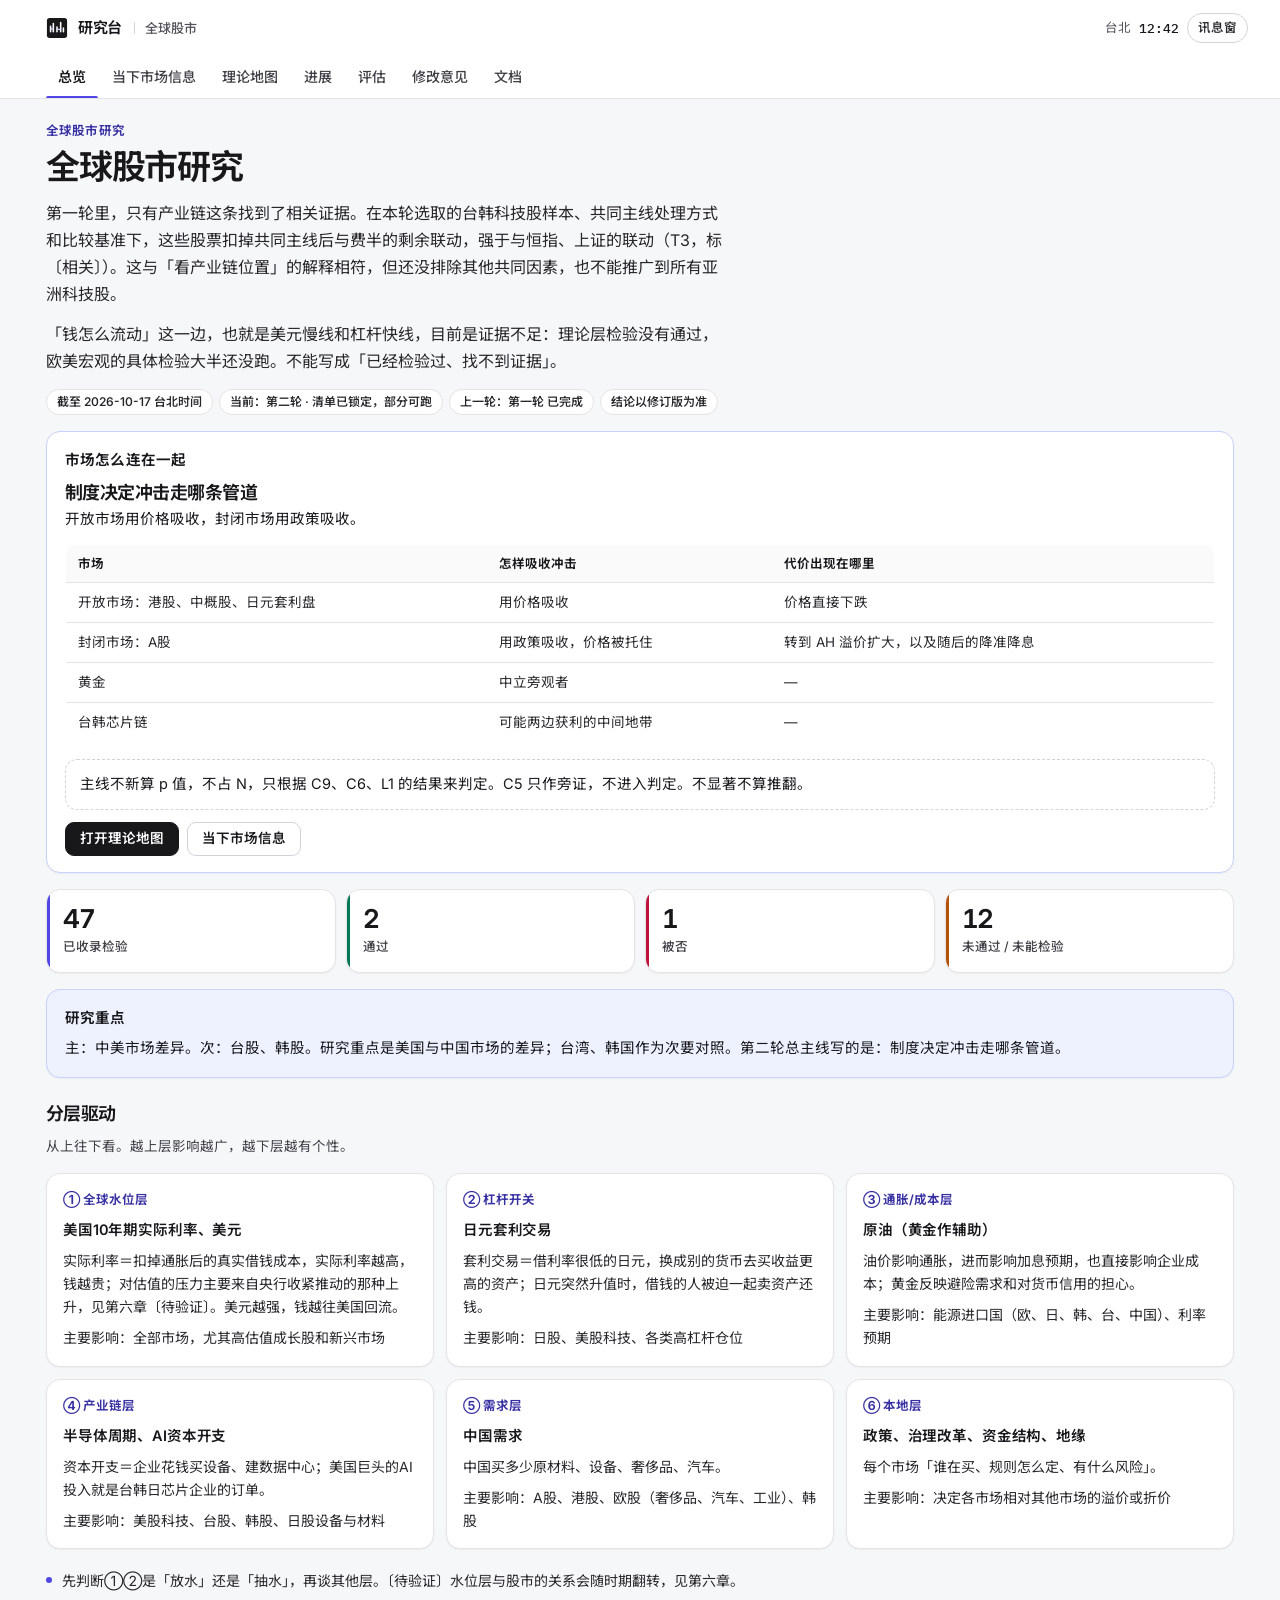
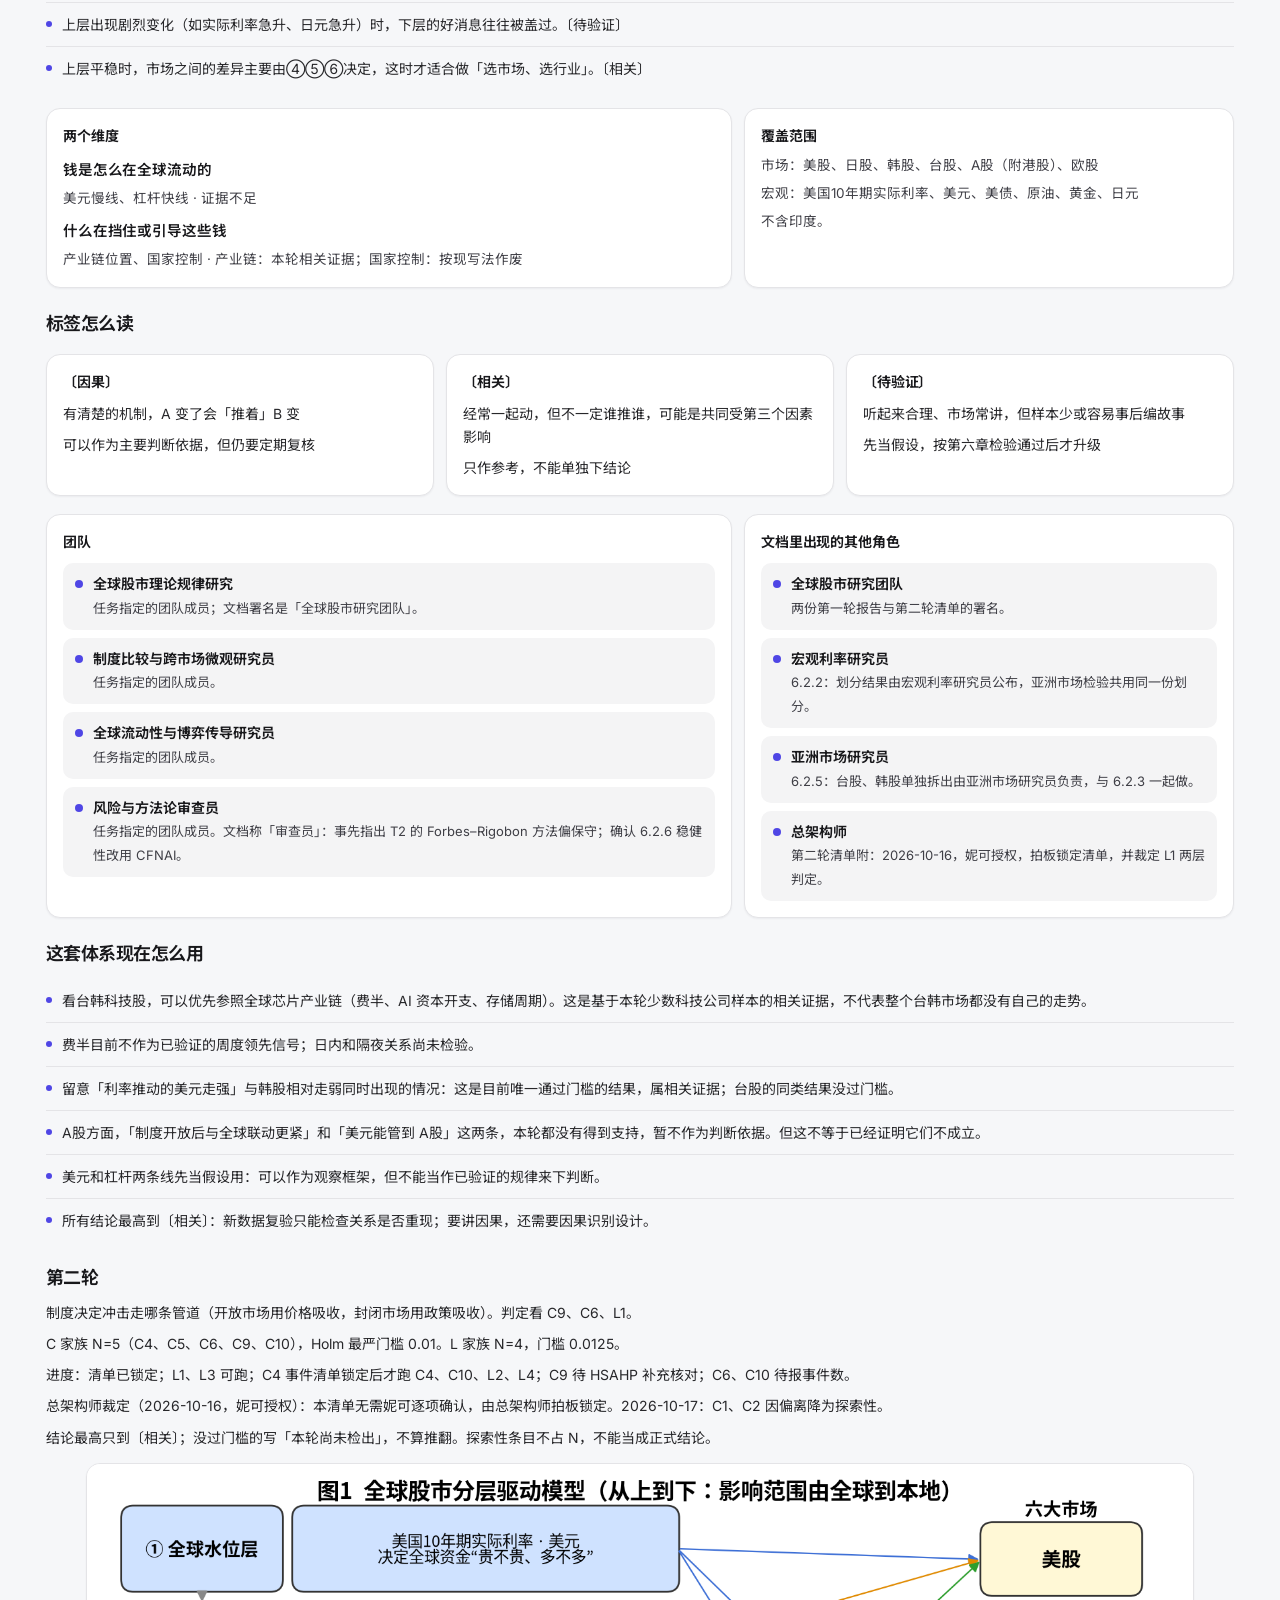
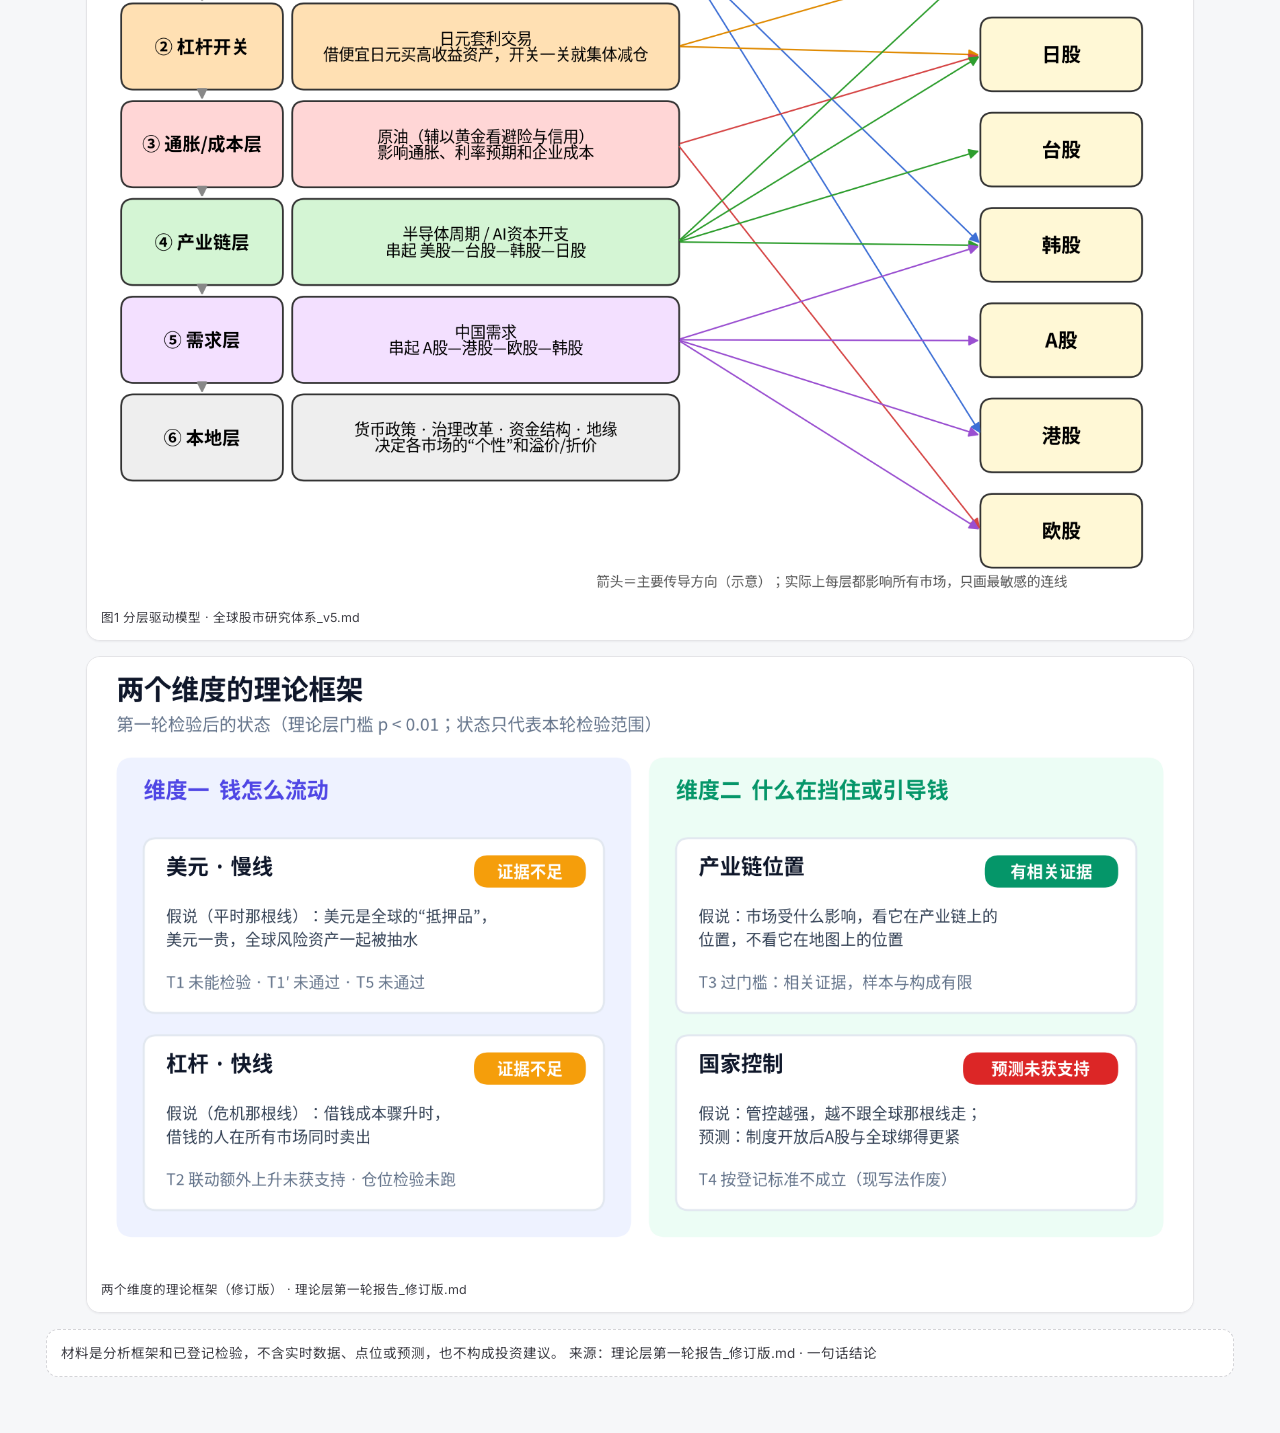
==== commit f3f8d875: "Redraw the theory map as a layered flow and add the current-market panel. The map keeps only the mai" ====
--- a/research/index.html
+++ b/research/index.html
@@ -35,6 +35,7 @@
       <div class="bar-sub">
         <nav class="tabs" id="tabs" aria-label="研究页面">
           <a class="tab" href="#/" data-nav="home">总览</a>
+          <a class="tab" href="#/now" data-nav="now">当下市场信息</a>
           <a class="tab" href="#/map" data-nav="map">理论地图</a>
           <a class="tab" href="#/progress" data-nav="progress">进展</a>
           <a class="tab" href="#/review" data-nav="review">评估</a>
--- a/research/css/app.css
+++ b/research/css/app.css
@@ -989,17 +989,18 @@
   position: absolute;
   z-index: 3;
   width: 132px;
-  min-height: 64px;
+  height: 96px;
   padding: 8px 10px 9px;
   border: 1px solid var(--line-2);
   border-radius: 12px;
   background: #fff;
   box-shadow: 0 1px 2px rgba(16, 24, 40, 0.06);
   text-align: left;
+  overflow: hidden;
   transform: translate(-50%, -50%);
 }
-.m-node[data-node="us"] { width: 196px; }
-.m-node[data-node="jp"] { width: 156px; }
+.m-node[data-node="us"] { width: 220px; }
+.m-node[data-node="jp"] { width: 168px; }
 .m-node strong {
   display: block;
   color: var(--ink);
@@ -1009,12 +1010,15 @@
   line-height: 1.3;
 }
 .m-node .m-sub {
-  display: block;
+  display: -webkit-box;
   margin-top: 2px;
+  overflow: hidden;
   color: var(--muted);
   font-size: 11.5px;
   font-weight: 500;
   line-height: 1.35;
+  -webkit-line-clamp: 2;
+  -webkit-box-orient: vertical;
 }
 .m-role {
   display: inline-flex;
@@ -1029,50 +1033,53 @@
   box-shadow: 0 0 0 3px #e0e7ff;
 }
 .m-node.is-near { border-color: #18181b; }
-.edge-chip {
+.edge-badge {
   position: absolute;
   z-index: 2;
-  width: max-content;
-  max-width: 230px;
-  padding: 4px 7px 5px;
+  display: grid;
+  place-items: center;
+  width: 40px;
+  height: 22px;
+  padding: 0;
   border: 1px solid var(--line-2);
-  border-radius: 8px;
-  background: rgba(255, 255, 255, 0.96);
-  box-shadow: var(--shadow);
-  text-align: left;
+  border-radius: 999px;
+  background: #fff;
+  box-shadow: 0 1px 2px rgba(16, 24, 40, 0.08);
+  color: var(--ink);
+  font-family: var(--mono);
+  font-size: 11px;
+  font-weight: 650;
+  line-height: 1;
+  white-space: nowrap;
   transform: translate(-50%, -50%);
 }
-.edge-chip.is-on {
+.edge-badge.is-pass { border-color: var(--pass); color: var(--pass-text); }
+.edge-badge.is-fail { border-color: var(--fail); color: var(--fail-text); }
+.edge-badge.is-reject { border-color: var(--reject); color: var(--reject-text); }
+.edge-badge.is-wait { border-color: var(--wait); color: var(--wait-text); }
+.edge-badge.is-na { border-color: var(--na); color: var(--na-text); }
+.edge-badge.is-explore { border-color: var(--explore); color: var(--explore-text); }
+.edge-badge.is-dim { opacity: 0.38; }
+.edge-badge.is-on {
   border-color: #18181b;
   box-shadow: 0 0 0 3px #e0e7ff;
+  opacity: 1;
   z-index: 4;
 }
-.edge-kicker {
-  display: flex;
-  flex-wrap: wrap;
-  align-items: center;
-  gap: 4px;
-}
-.edge-kicker b {
-  color: var(--ink);
-  font-family: var(--mono);
-  font-size: 11.5px;
-  font-weight: 650;
-}
-.edge-chip .tag {
-  min-height: 18px;
-  padding: 0 6px;
-  font-size: 10.5px;
-}
-.edge-chip .tag::before { width: 5px; height: 5px; }
-.edge-short {
-  display: block;
-  margin-top: 2px;
-  color: var(--ink);
-  font-size: 11.5px;
-  font-weight: 600;
-  line-height: 1.35;
-}
+.map-key {
+  margin: 2px 0 10px;
+  color: var(--muted);
+  font-size: 13.5px;
+  line-height: 1.6;
+}
+.rel-list { margin-top: 14px; }
+.rel-list h2 {
+  color: var(--ink);
+  font-size: 16px;
+  font-weight: 650;
+  letter-spacing: -0.02em;
+}
+.rel-sub { margin-top: 18px; }
 .map-side {
   border: 1px solid var(--line);
   border-radius: 16px;
@@ -1099,7 +1106,6 @@
   font-weight: 700;
 }
 .field p { margin-top: 2px; color: var(--ink); font-size: 14px; line-height: 1.6; }
-.rel-list h2 { margin-bottom: 8px; }
 .rel {
   display: grid;
   grid-template-columns: auto 1fr;
@@ -1165,32 +1171,15 @@
   .item:hover { background: #fafafa; }
   .issue:hover .ttl { color: var(--accent-text); }
   .card:hover { border-color: #d4d4d8; }
-  .m-node:hover, .edge-chip:hover, .rel:hover { border-color: #a1a1aa; }
+  .m-node:hover, .edge-badge:hover, .rel:hover { border-color: #a1a1aa; }
 }
 
 @media (max-width: 759px) {
-  .edge-chip { max-width: 96px; padding: 3px 6px; }
-  .edge-short, .edge-chip .tag.is-rel, .edge-chip .tag.is-judge { display: none; }
-  .m-node { width: 112px; min-height: 58px; padding: 6px 8px 7px; }
-  .m-node[data-node="us"] { width: 158px; }
-  .m-node[data-node="jp"] { width: 132px; }
+  .m-node { width: 136px; height: 96px; padding: 6px 8px 7px; }
+  .m-node[data-node="us"] { width: 176px; }
+  .m-node[data-node="jp"] { width: 148px; }
   .m-node strong { font-size: 13px; }
   .zone-tag { font-size: 11px; max-width: 70%; }
-  .map-layout { padding-bottom: 46vh; }
-  .map-side {
-    position: fixed;
-    left: 0;
-    right: 0;
-    bottom: 0;
-    z-index: 15;
-    max-height: 42vh;
-    overflow: auto;
-    margin: 0;
-    border-radius: 16px 16px 0 0;
-    border-bottom: 0;
-    box-shadow: 0 -8px 30px rgba(16, 24, 40, 0.08);
-    padding-bottom: calc(14px + env(safe-area-inset-bottom));
-  }
 }
 
 @media (max-width: 420px) {
@@ -1228,20 +1217,14 @@
   :root { --col: min(1280px, calc(100% - 48px)); }
   .map-layout {
     grid-template-columns: minmax(0, 1fr) 320px;
-    grid-template-areas:
-      "map side"
-      "list list";
     align-items: start;
   }
-  .map-canvas { grid-area: map; }
   .map-side {
-    grid-area: side;
     position: sticky;
     top: 108px;
     max-height: calc(100dvh - 124px);
     overflow: auto;
   }
-  .rel-list { grid-area: list; }
 }
 
 @media (prefers-reduced-motion: reduce) {
@@ -1254,3 +1237,403 @@
 @supports not ((backdrop-filter: blur(1px)) or (-webkit-backdrop-filter: blur(1px))) {
   .bar { background: #fff; }
 }
+
+.flow-frame {
+  border: 1px solid var(--line);
+  border-radius: 16px;
+  background: #fff;
+  box-shadow: var(--shadow);
+  overflow: visible;
+}
+.flow-board {
+  position: relative;
+  display: grid;
+  grid-template-columns: repeat(3, minmax(0, 1fr));
+  gap: 40px 16px;
+  align-items: start;
+  padding: 14px 42px 28px 22px;
+}
+.g-l-water { grid-column: 1 / -1; grid-row: 1; }
+.g-ust { grid-column: 1 / -1; grid-row: 2; }
+.g-yen { grid-column: 1; grid-row: 3; }
+.g-real { grid-column: 2; grid-row: 3; }
+.g-usd { grid-column: 3; grid-row: 3; }
+.g-l-game { grid-column: 1 / -1; grid-row: 4; }
+.g-game { grid-column: 1; grid-row: 5; }
+.g-gold { grid-column: 2; grid-row: 5; }
+.g-oil { grid-column: 3; grid-row: 5; }
+.g-l-markets { grid-column: 1 / -1; grid-row: 6; }
+.g-useq { grid-column: 1; grid-row: 7; }
+.g-a { grid-column: 2; grid-row: 8; }
+.g-tw { grid-column: 1; grid-row: 9; }
+.g-kr { grid-column: 3; grid-row: 9; }
+.g-l-later { grid-column: 1 / -1; grid-row: 10; }
+.g-jp { grid-column: 1; grid-row: 11; }
+.g-eu { grid-column: 2; grid-row: 11; }
+.flow-svg {
+  position: absolute;
+  inset: 0;
+  overflow: visible;
+  pointer-events: none;
+  z-index: 1;
+}
+.flow-label {
+  display: flex;
+  flex-direction: column;
+  gap: 2px;
+  margin: 8px 0 0;
+  color: var(--ink);
+  font-size: 13px;
+  font-weight: 700;
+  letter-spacing: -0.01em;
+  line-height: 1.35;
+}
+.flow-label small {
+  color: var(--muted);
+  font-size: 12px;
+  font-weight: 500;
+}
+.flow-node {
+  position: relative;
+  z-index: 2;
+  width: 100%;
+  padding: 10px 12px 11px;
+  border: 1px solid var(--line-2);
+  border-radius: 12px;
+  background: #fff;
+  box-shadow: 0 1px 2px rgba(16, 24, 40, 0.05);
+  text-align: left;
+}
+.flow-node strong {
+  display: block;
+  color: var(--ink);
+  font-size: 15px;
+  font-weight: 700;
+  letter-spacing: -0.02em;
+  line-height: 1.35;
+}
+.flow-role, .flow-kicker {
+  display: block;
+  margin-bottom: 2px;
+  color: var(--accent-text);
+  font-size: 11px;
+  font-weight: 700;
+  line-height: 1.3;
+}
+.flow-sub {
+  display: block;
+  margin-top: 2px;
+  color: var(--muted);
+  font-size: 12px;
+  font-weight: 500;
+  line-height: 1.4;
+}
+.flow-node.is-on { border-color: var(--accent); box-shadow: 0 0 0 3px #e0e7ff; }
+.flow-node.is-near { border-color: #18181b; }
+.flow-node.is-dim { opacity: 0.55; }
+.sats {
+  display: flex;
+  flex-wrap: wrap;
+  gap: 6px;
+  margin-top: 8px;
+}
+.sat {
+  display: inline-flex;
+  align-items: center;
+  height: 24px;
+  padding: 0 8px;
+  border: 1px solid var(--line-2);
+  border-radius: 999px;
+  background: #fafafa;
+  color: var(--ink);
+  font-size: 12px;
+  font-weight: 650;
+}
+.sat.is-on { border-color: var(--accent); background: var(--accent-wash); }
+.sat.is-near { border-color: #18181b; }
+.chip-group { display: contents; }
+.chip-group .flow-node { background: #fff; }
+.has-loop { margin-bottom: 22px; }
+.flow-halo {
+  fill: none;
+  stroke: #fff;
+  stroke-width: 5;
+  stroke-linecap: round;
+  stroke-linejoin: round;
+}
+.flow-halo.is-dim { opacity: 0.35; }
+.flow-line {
+  fill: none;
+  stroke: #64748b;
+  stroke-width: 2;
+  stroke-linecap: round;
+  stroke-linejoin: round;
+}
+.flow-line.is-pass { stroke: var(--pass); }
+.flow-line.is-wait { stroke: var(--wait); stroke-dasharray: 6 5; }
+.flow-line.is-quiet,
+.flow-line.is-fail,
+.flow-line.is-reject,
+.flow-line.is-na { stroke: #94a3b8; stroke-dasharray: 2 4; }
+.flow-line.is-explore { stroke: var(--explore); stroke-dasharray: 5 4; }
+.flow-line.is-hot { stroke-width: 2.75; }
+.flow-line.is-dim { opacity: 0.22; }
+.flow-hit {
+  fill: none;
+  stroke: transparent;
+  stroke-width: 14;
+  pointer-events: stroke;
+  cursor: pointer;
+}
+.flow-tag {
+  position: absolute;
+  z-index: 4;
+  display: grid;
+  place-items: center;
+  min-width: 36px;
+  height: 22px;
+  padding: 0 6px;
+  border: 1px solid var(--line-2);
+  border-radius: 999px;
+  background: #fff;
+  box-shadow: 0 1px 2px rgba(16, 24, 40, 0.08);
+  color: var(--ink);
+  font-family: var(--mono);
+  font-size: 11px;
+  font-weight: 650;
+  line-height: 1;
+  transform: translate(-50%, -50%);
+}
+.flow-tag.is-pass { border-color: var(--pass); color: var(--pass-text); }
+.flow-tag.is-wait { border-color: var(--wait); color: var(--wait-text); }
+.flow-tag.is-fail { border-color: var(--fail); color: var(--fail-text); }
+.flow-tag.is-reject { border-color: var(--reject); color: var(--reject-text); }
+.flow-tag.is-na { border-color: var(--na); color: var(--na-text); }
+.flow-tag.is-explore { border-color: var(--explore); color: var(--explore-text); }
+.flow-tag.is-dim { opacity: 0.4; }
+.flow-tag.is-on { border-color: #18181b; box-shadow: 0 0 0 3px #e0e7ff; opacity: 1; }
+.legend-line { width: 36px; height: 8px; }
+.legend-pass { stroke: var(--pass); stroke-width: 2.5; stroke-linecap: round; }
+.legend-wait { stroke: var(--wait); stroke-width: 2.5; stroke-linecap: round; stroke-dasharray: 5 4; }
+.legend-quiet { stroke: #94a3b8; stroke-width: 2.5; stroke-linecap: round; stroke-dasharray: 2 3; }
+
+.sec { margin-top: 22px; }
+.sec > h2 {
+  color: var(--ink);
+  font-size: 18px;
+  font-weight: 650;
+  letter-spacing: -0.03em;
+}
+.now-summary {
+  margin-top: 16px;
+  padding: 16px 18px 18px;
+  border: 1px solid #c7d2fe;
+  border-radius: 16px;
+  background: #fff;
+  box-shadow: var(--shadow);
+}
+.now-summary p {
+  margin-top: 10px;
+  color: var(--ink);
+  font-size: 16.5px;
+  line-height: 1.75;
+}
+.now-list { display: grid; gap: 14px; margin-top: 12px; }
+.now-card {
+  padding: 14px 14px 16px;
+  border: 1px solid var(--line);
+  border-radius: 16px;
+  background: #fff;
+  box-shadow: var(--shadow);
+  scroll-margin-top: 120px;
+}
+.now-head {
+  display: flex;
+  flex-wrap: wrap;
+  align-items: flex-start;
+  gap: 8px 10px;
+}
+.now-head h3 {
+  flex: 1 1 180px;
+  margin: 0;
+  color: var(--ink);
+  font-size: 17px;
+  font-weight: 650;
+  letter-spacing: -0.02em;
+  line-height: 1.4;
+}
+.now-id {
+  display: inline-flex;
+  align-items: center;
+  height: 24px;
+  padding: 0 8px;
+  border-radius: 999px;
+  background: var(--accent-wash);
+  color: var(--accent-text);
+  font-family: var(--mono);
+  font-size: 12px;
+  font-weight: 650;
+}
+.now-badge {
+  display: inline-flex;
+  align-items: center;
+  height: 24px;
+  padding: 0 8px;
+  border-radius: 999px;
+  background: var(--na-wash);
+  color: var(--na-text);
+  font-size: 12px;
+  font-weight: 700;
+  white-space: nowrap;
+}
+.now-badge.is-earn-wait { background: var(--wait-wash); color: var(--wait-text); }
+.now-badge.is-part { background: var(--fail-wash); color: var(--fail-text); }
+.now-badge.is-yes { background: var(--pass-wash); color: var(--pass-text); }
+.now-badge.is-no { background: var(--reject-wash); color: var(--reject-text); }
+.now-badge.is-data { background: #ccfbf1; color: #115e59; }
+.timeline {
+  display: grid;
+  gap: 10px;
+  margin: 12px 0 0;
+  padding: 0 0 0 14px;
+  list-style: none;
+  border-left: 2px solid #e4e4e7;
+}
+.timeline li {
+  min-width: 0;
+  padding: 10px 12px;
+  border: 1px solid var(--line);
+  border-radius: 12px;
+  background: #fafafa;
+}
+.timeline .step {
+  display: block;
+  color: var(--accent-text);
+  font-size: 12px;
+  font-weight: 700;
+}
+.timeline p {
+  margin-top: 4px;
+  color: var(--ink);
+  font-size: 14.5px;
+  line-height: 1.7;
+  overflow-wrap: anywhere;
+}
+.timeline .when { color: var(--muted); font-size: 13px; }
+.now-meta {
+  display: flex;
+  flex-wrap: wrap;
+  gap: 8px 12px;
+  align-items: center;
+  margin-top: 12px;
+}
+.now-tests { color: var(--ink-2); font-size: 13px; }
+.sources {
+  margin: 10px 0 0;
+  padding: 0;
+  list-style: none;
+}
+.sources li {
+  display: flex;
+  flex-wrap: wrap;
+  gap: 4px 10px;
+  align-items: baseline;
+  padding: 7px 0;
+  border-top: 1px solid var(--line);
+}
+.sources a { font-weight: 600; overflow-wrap: anywhere; }
+.sources time { color: var(--muted); font-family: var(--mono); font-size: 12px; }
+.cal {
+  margin: 12px 0 0;
+  padding: 0;
+  list-style: none;
+  border: 1px solid var(--line);
+  border-radius: 16px;
+  background: #fff;
+  box-shadow: var(--shadow);
+  overflow: hidden;
+}
+.cal li {
+  display: grid;
+  grid-template-columns: 7.2em minmax(0, 1fr);
+  gap: 8px 12px;
+  padding: 12px 14px;
+  border-top: 1px solid var(--line);
+}
+.cal li:first-child { border-top: 0; }
+.cal time {
+  color: var(--ink);
+  font-family: var(--mono);
+  font-size: 12.5px;
+  font-weight: 600;
+  line-height: 1.5;
+}
+.cal-item + .cal-item { margin-top: 10px; }
+.cal-item p { color: var(--ink); font-size: 14.5px; line-height: 1.55; }
+.cal-links { display: flex; flex-wrap: wrap; gap: 6px; margin-top: 4px; }
+.jump {
+  height: 24px;
+  padding: 0 8px;
+  border: 1px solid #c7d2fe;
+  border-radius: 999px;
+  background: var(--accent-wash);
+  color: var(--accent-text);
+  font-family: var(--mono);
+  font-size: 12px;
+  font-weight: 650;
+}
+
+@media (max-width: 420px) {
+  .cal li { grid-template-columns: 1fr; gap: 4px; }
+}
+
+@media (min-width: 760px) {
+  .timeline {
+    grid-template-columns: repeat(3, minmax(0, 1fr));
+    gap: 12px;
+    padding: 0;
+    border-left: 0;
+  }
+  .timeline li { position: relative; }
+}
+
+@media (min-width: 960px) {
+  .flow-board {
+    grid-template-columns: repeat(4, minmax(0, 1fr));
+    gap: 14px 28px;
+    padding: 16px 16px 28px;
+  }
+  .chip-group {
+    display: flex;
+    flex-direction: column;
+    gap: 8px;
+    padding: 8px;
+    border: 1px dashed #d4d4d8;
+    border-radius: 14px;
+    background: #fafafa;
+  }
+  .g-l-water { grid-column: 1; grid-row: 1; }
+  .g-yen { grid-column: 1; grid-row: 2; }
+  .g-real { grid-column: 1; grid-row: 4; }
+  .g-usd { grid-column: 1; grid-row: 6; }
+  .g-ust { grid-column: 1; grid-row: 8; }
+  .g-l-game { grid-column: 2; grid-row: 1; }
+  .g-game { grid-column: 2; grid-row: 3; }
+  .g-gold { grid-column: 2; grid-row: 5; }
+  .g-oil { grid-column: 2; grid-row: 7; }
+  .g-l-markets { grid-column: 3; grid-row: 1; }
+  .g-useq { grid-column: 3; grid-row: 2; }
+  .g-a { grid-column: 3; grid-row: 4; }
+  .g-chip { grid-column: 3; grid-row: 6; }
+  .g-tw, .g-kr { grid-column: auto; grid-row: auto; }
+  .g-l-later { grid-column: 4; grid-row: 1; }
+  .g-jp { grid-column: 4; grid-row: 2; }
+  .g-eu { grid-column: 4; grid-row: 4; }
+  .has-loop { margin-bottom: 0; }
+  .flow-label { margin-top: 0; }
+}
+
+@media (hover: hover) {
+  .flow-node:hover, .flow-tag:hover, .jump:hover { border-color: #a1a1aa; }
+  .sources a:hover { text-decoration: underline; }
+}
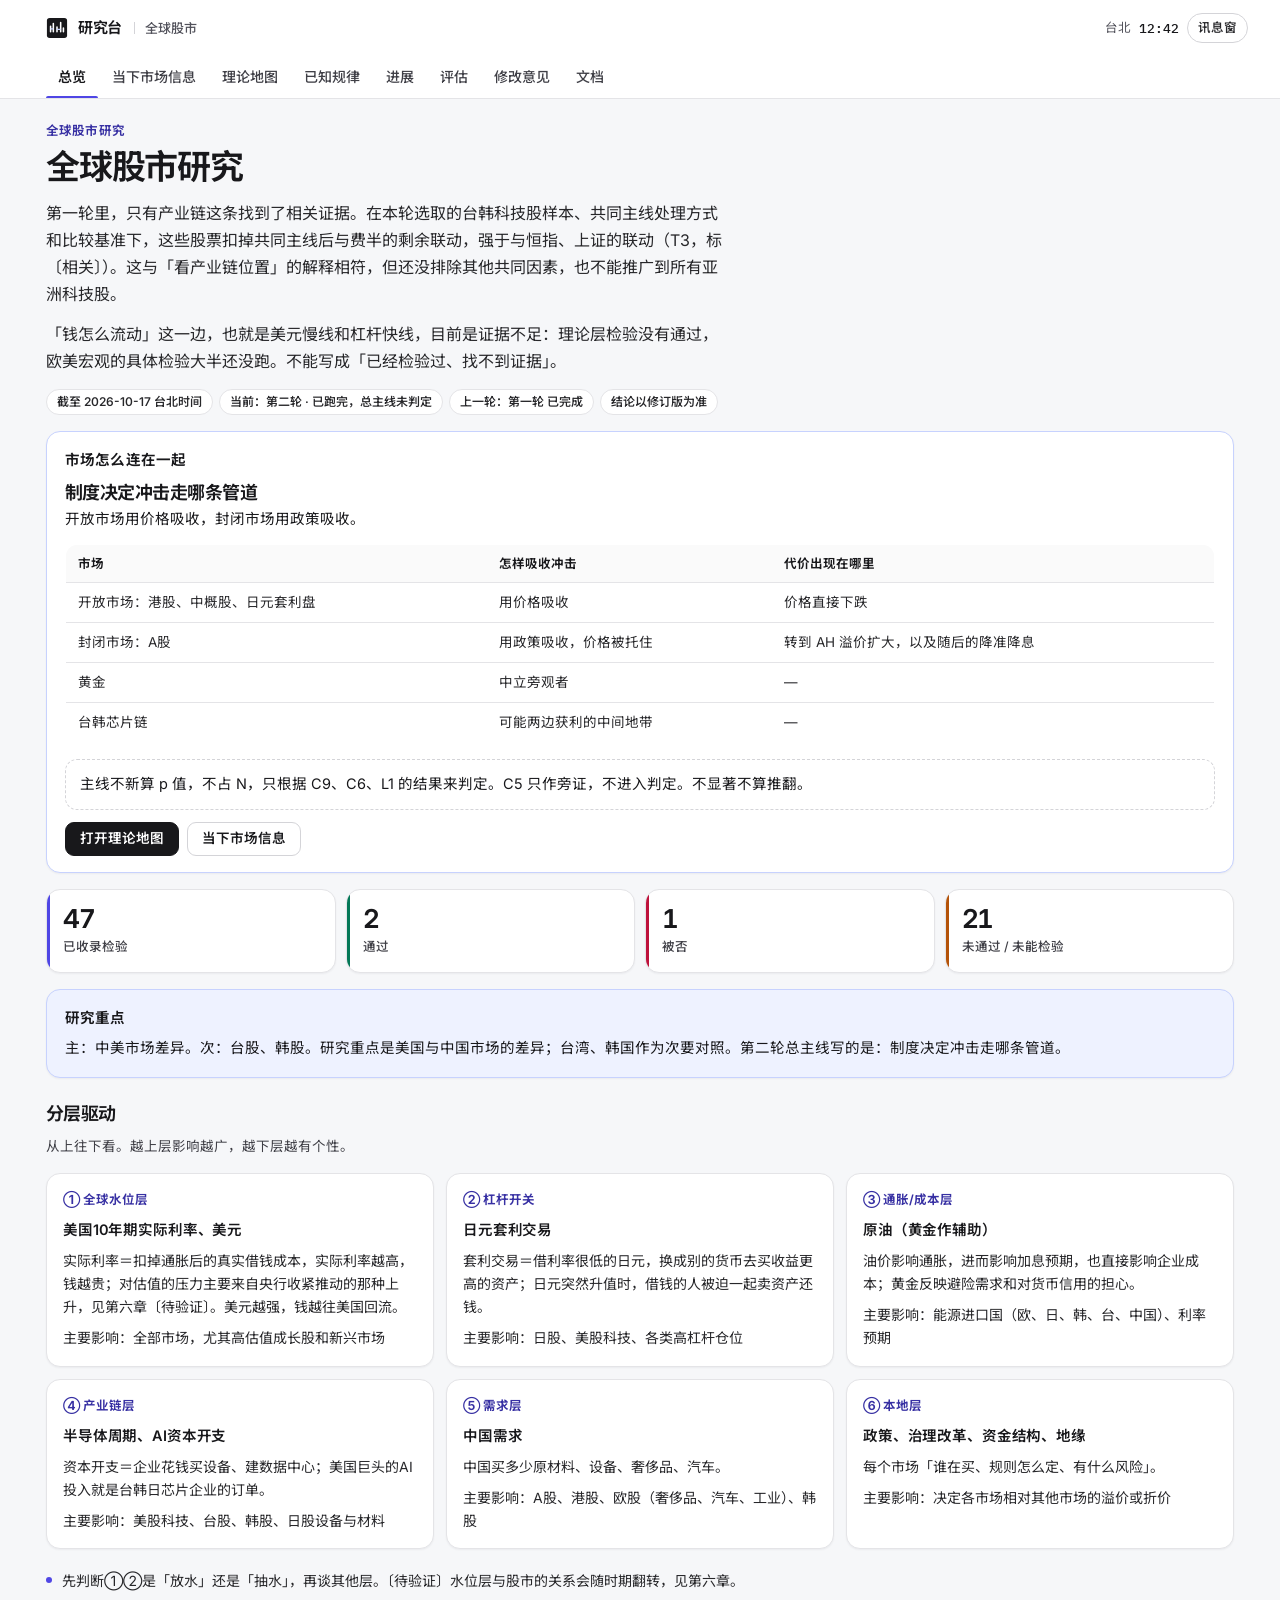
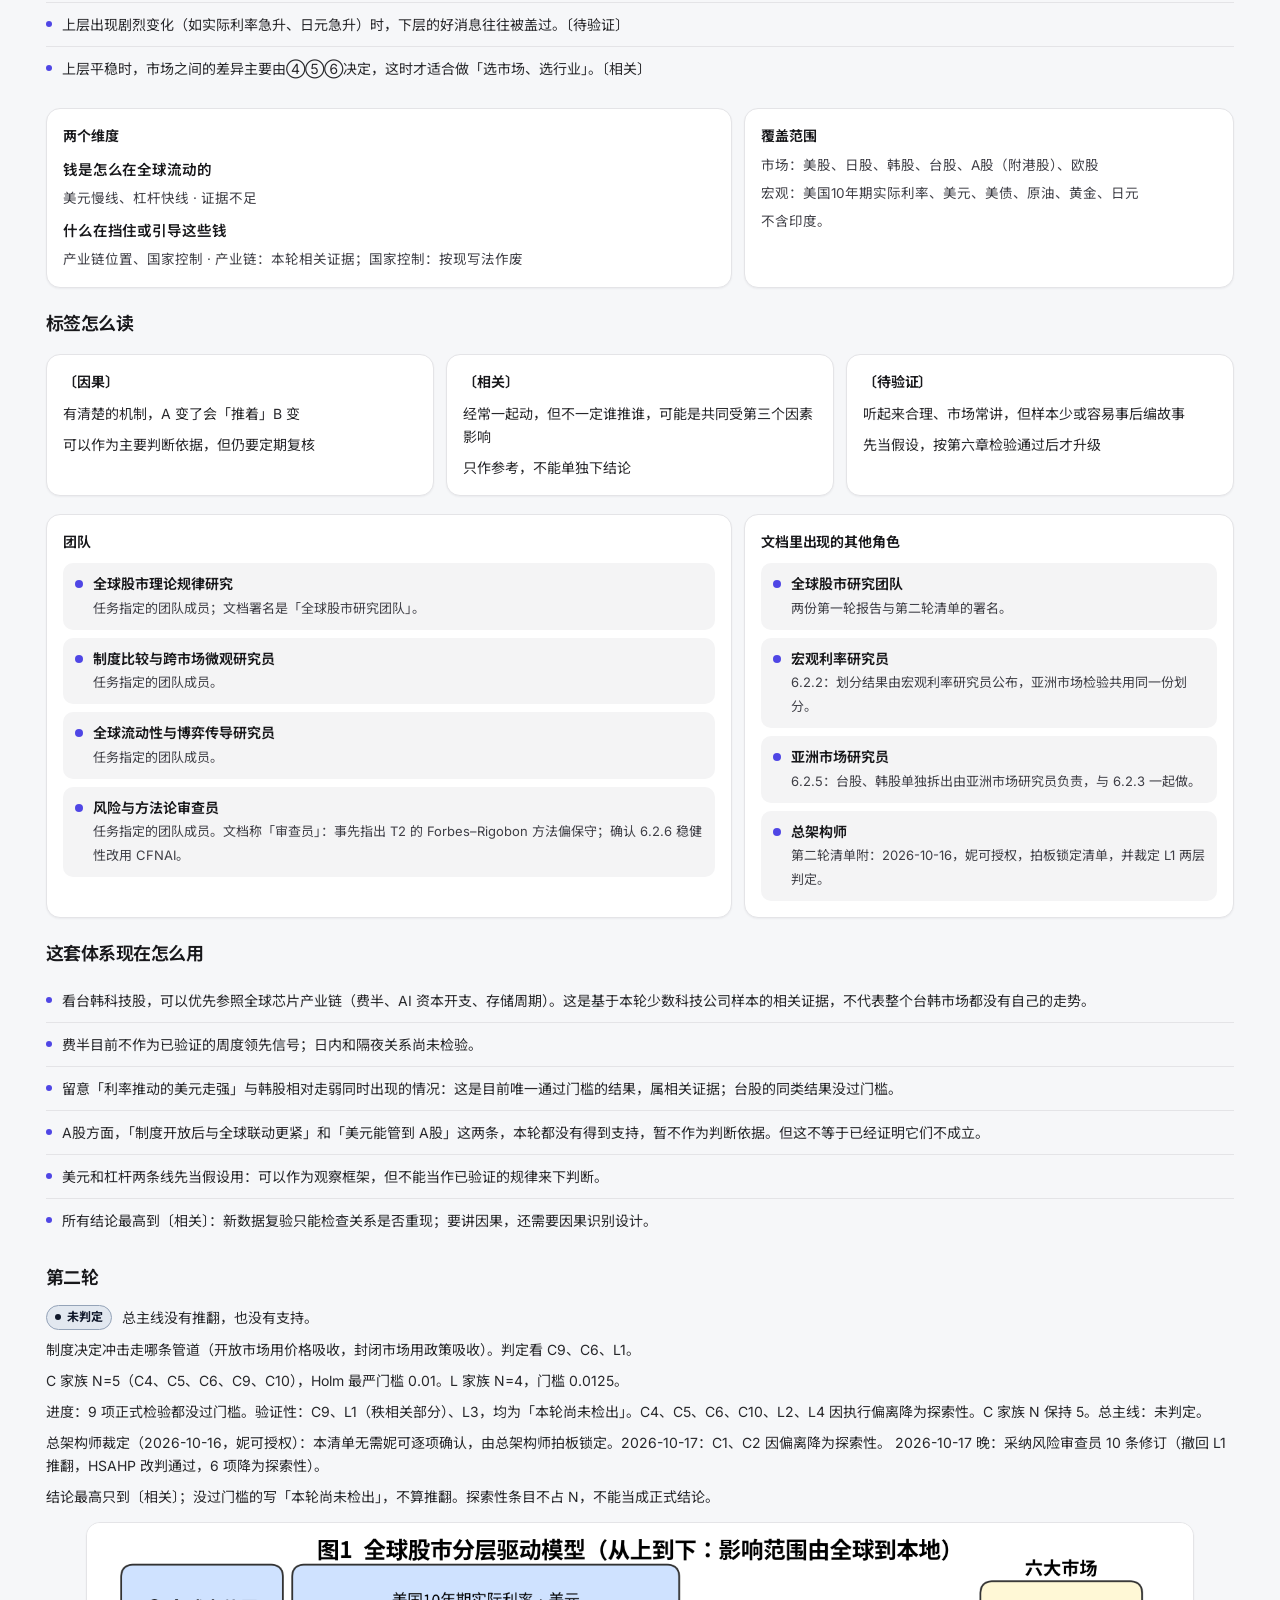
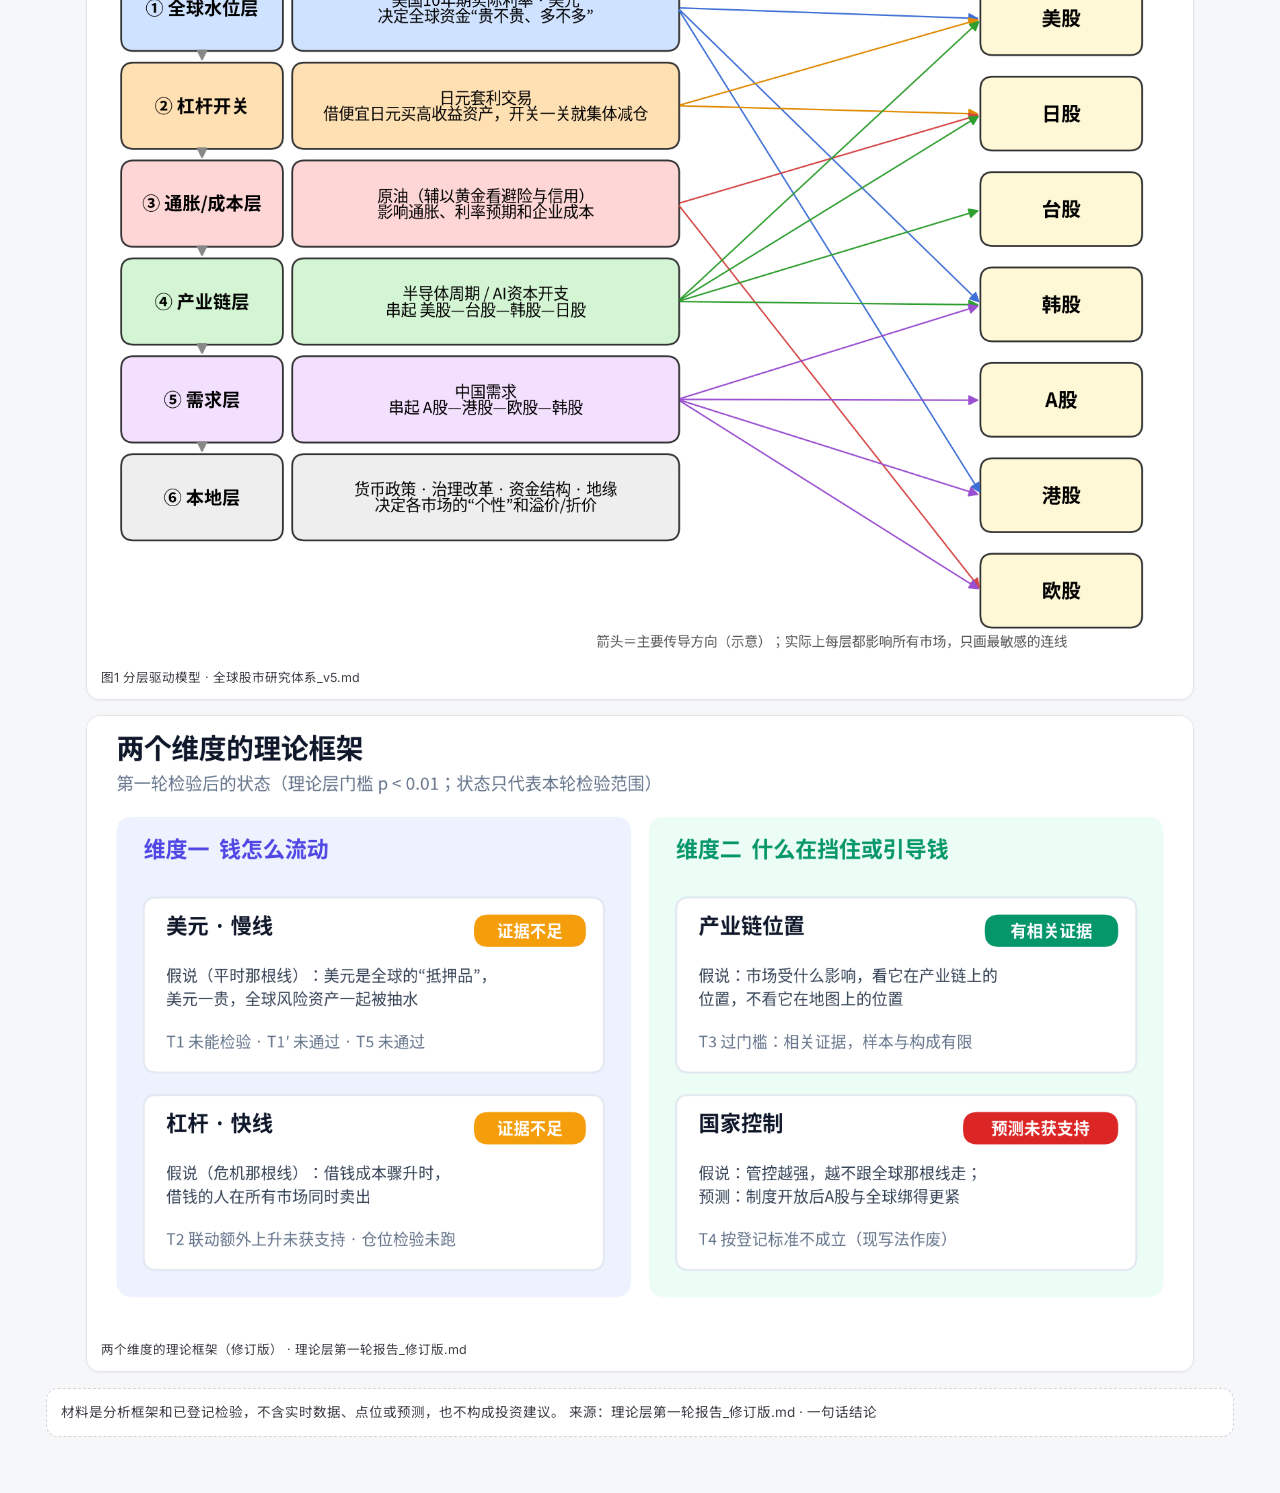
==== commit ce1a429c: "Add a known-laws page to the research board. The #/known view reads research/data/known.json as prov" ====
--- a/research/index.html
+++ b/research/index.html
@@ -4,7 +4,7 @@
   <meta charset="utf-8">
   <meta name="viewport" content="width=device-width, initial-scale=1, viewport-fit=cover">
   <title>研究台</title>
-  <meta name="description" content="全球股市研究看板：框架、进展、评估、修改意见和原文。">
+  <meta name="description" content="全球股市研究看板：框架、已知规律、进展、评估、修改意见和原文。">
   <meta name="color-scheme" content="light">
   <meta name="theme-color" content="#ffffff">
   <link rel="icon" href="../icons/icon.svg" type="image/svg+xml">
@@ -37,6 +37,7 @@
           <a class="tab" href="#/" data-nav="home">总览</a>
           <a class="tab" href="#/now" data-nav="now">当下市场信息</a>
           <a class="tab" href="#/map" data-nav="map">理论地图</a>
+          <a class="tab" href="#/known" data-nav="known">已知规律</a>
           <a class="tab" href="#/progress" data-nav="progress">进展</a>
           <a class="tab" href="#/review" data-nav="review">评估</a>
           <a class="tab" href="#/feedback" data-nav="feedback">修改意见</a>
--- a/research/css/app.css
+++ b/research/css/app.css
@@ -32,6 +32,9 @@
   --explore: #7e22ce;
   --explore-text: #6b21a8;
   --explore-wash: #f3e8ff;
+  --open: #334155;
+  --open-text: #0f172a;
+  --open-wash: #e2e8f0;
   --ease: cubic-bezier(0.2, 0.8, 0.2, 1);
   --pad: 16px;
   --col: 100%;
@@ -605,6 +608,12 @@
   background: var(--explore-wash);
   font-weight: 700;
 }
+.tag.is-undecided {
+  color: var(--open-text);
+  border-color: #94a3b8;
+  background: var(--open-wash);
+  font-weight: 700;
+}
 .tag.is-judge {
   color: var(--ink);
   border-color: var(--ink);
@@ -614,6 +623,19 @@
 .item.is-explore {
   border-left: 3px solid var(--explore);
   background: #faf5ff;
+}
+.item.is-undecided {
+  border-left: 3px solid var(--open);
+}
+.verdict {
+  display: flex;
+  flex-wrap: wrap;
+  align-items: center;
+  gap: 8px 10px;
+  margin-top: 12px;
+  color: var(--ink-2);
+  font-size: 14px;
+  line-height: 1.55;
 }
 .explore-note {
   color: var(--explore-text) !important;
@@ -631,16 +653,16 @@
 .stats div {
   display: flex;
   justify-content: space-between;
+  align-items: baseline;
   gap: 12px;
   color: var(--muted);
   font-size: 12.5px;
 }
 .stats div span {
-  overflow: hidden;
-  text-overflow: ellipsis;
-  white-space: nowrap;
+  min-width: 0;
 }
 .stats b {
+  flex: 0 0 auto;
   color: var(--ink);
   font-family: var(--mono);
   font-weight: 550;
@@ -1637,3 +1659,297 @@
   .flow-node:hover, .flow-tag:hover, .jump:hover { border-color: #a1a1aa; }
   .sources a:hover { text-decoration: underline; }
 }
+
+.stand-wrap { margin-top: 14px; }
+.stand {
+  display: grid;
+  gap: 12px;
+}
+.stand-col {
+  display: flex;
+  flex-direction: column;
+  min-width: 0;
+  padding: 16px 16px 6px;
+  border: 1px solid var(--line);
+  border-top-width: 3px;
+  border-radius: 16px;
+  background: #fff;
+  box-shadow: var(--shadow);
+}
+.stand-col.is-base { border-top-color: var(--pass); }
+.stand-col.is-add { border-top-color: var(--accent); }
+.stand-col.is-gap { border-top-color: var(--fail); }
+.stand-col header {
+  display: flex;
+  align-items: baseline;
+  gap: 10px;
+}
+.stand-index {
+  color: var(--faint);
+  font-family: var(--mono);
+  font-size: 12px;
+  font-weight: 650;
+}
+.stand-col h3 {
+  margin: 0;
+  color: var(--ink);
+  font-size: 16px;
+  font-weight: 650;
+  letter-spacing: -0.02em;
+  line-height: 1.35;
+}
+.stand-col ul {
+  margin: 10px 0 8px;
+  padding: 0;
+  list-style: none;
+}
+.stand-col li {
+  padding: 10px 0;
+  border-top: 1px solid var(--line);
+  color: var(--ink-2);
+  font-size: 14px;
+  line-height: 1.7;
+}
+.stand-col li:first-child { border-top: 0; }
+.stand-rail { display: none; }
+
+.known-filters {
+  display: flex;
+  flex-wrap: wrap;
+  gap: 8px;
+  margin-top: 12px;
+}
+.known-filter {
+  display: inline-flex;
+  align-items: center;
+  gap: 8px;
+  min-height: 34px;
+  padding: 4px 12px;
+  border: 1px solid var(--line-2);
+  border-radius: 999px;
+  background: #fff;
+  color: var(--ink-2);
+  font-size: 13px;
+  font-weight: 600;
+  line-height: 1.3;
+  text-align: left;
+}
+.known-filter span {
+  color: var(--faint);
+  font-family: var(--mono);
+  font-size: 12px;
+  font-weight: 550;
+}
+.known-filter.is-on {
+  border-color: #18181b;
+  background: #18181b;
+  color: #fff;
+}
+.known-filter.is-on span { color: #d4d4d8; }
+.known-jumps {
+  display: flex;
+  flex-wrap: wrap;
+  gap: 6px;
+  margin-top: 10px;
+}
+.known-jump {
+  min-height: 28px;
+  padding: 4px 10px;
+  border: 1px solid var(--line);
+  border-radius: 999px;
+  background: #fff;
+  color: var(--muted);
+  font-size: 12.5px;
+  font-weight: 600;
+}
+.known-cat {
+  margin-top: 26px;
+  scroll-margin-top: 120px;
+}
+.known-cat h2 {
+  display: flex;
+  align-items: baseline;
+  gap: 8px;
+  color: var(--ink);
+  font-size: 18px;
+  font-weight: 650;
+  letter-spacing: -0.03em;
+}
+.known-cat h2 span {
+  color: var(--faint);
+  font-family: var(--mono);
+  font-size: 12px;
+  font-weight: 550;
+}
+.known-list { display: grid; gap: 12px; margin-top: 12px; }
+.known-card {
+  padding: 16px;
+  border: 1px solid var(--line);
+  border-radius: 16px;
+  background: #fff;
+  box-shadow: var(--shadow);
+  scroll-margin-top: 120px;
+}
+.known-card.is-target { box-shadow: 0 0 0 2px #c7d2fe; }
+.known-head {
+  display: flex;
+  flex-wrap: wrap;
+  align-items: center;
+  gap: 8px 10px;
+}
+.known-head h3 {
+  flex: 1 1 180px;
+  margin: 0;
+  color: var(--ink);
+  font-size: 17px;
+  font-weight: 650;
+  letter-spacing: -0.02em;
+  line-height: 1.4;
+}
+.known-claim {
+  margin-top: 10px;
+  color: var(--ink);
+  font-size: 15.5px;
+  line-height: 1.7;
+}
+.known-pair {
+  display: grid;
+  gap: 10px;
+  margin-top: 12px;
+}
+.known-pair > div {
+  min-width: 0;
+  padding: 12px;
+  border: 1px solid var(--line);
+  border-radius: 12px;
+  background: #fafafa;
+}
+.known-k {
+  margin: 0 0 6px;
+  color: var(--faint);
+  font-size: 12px;
+  font-weight: 650;
+}
+.known-note {
+  margin-top: 8px;
+  color: var(--muted);
+  font-size: 13.5px;
+  line-height: 1.65;
+}
+.known-badge {
+  display: inline-flex;
+  align-items: center;
+  min-height: 24px;
+  padding: 2px 8px;
+  border-radius: 999px;
+  font-size: 12px;
+  font-weight: 700;
+  line-height: 1.35;
+  white-space: nowrap;
+}
+.known-badge.is-solid { background: var(--pass-wash); color: var(--pass-text); }
+.known-badge.is-contested { background: var(--fail-wash); color: var(--fail-text); }
+.known-badge.is-thin { background: #ccfbf1; color: #115e59; }
+.known-badge.is-base { background: var(--accent-wash); color: var(--accent-text); }
+.known-badge.is-add { background: var(--explore-wash); color: var(--explore-text); }
+.known-badge.is-watch { background: var(--reject-wash); color: var(--reject-text); }
+.known-badge.is-plain { background: var(--na-wash); color: var(--na-text); }
+.studies { margin-top: 14px; }
+.study-list { display: grid; gap: 8px; }
+.study {
+  display: grid;
+  gap: 2px;
+  padding: 10px 12px;
+  border: 1px solid var(--line);
+  border-radius: 12px;
+  background: #fff;
+  color: inherit;
+  text-decoration: none;
+}
+.study-who {
+  color: var(--faint);
+  font-size: 12.5px;
+  font-weight: 600;
+  line-height: 1.45;
+}
+.study-title {
+  color: var(--accent-text);
+  font-size: 14px;
+  font-weight: 600;
+  line-height: 1.5;
+  overflow-wrap: anywhere;
+}
+.known-tests {
+  display: flex;
+  flex-wrap: wrap;
+  align-items: center;
+  gap: 6px;
+  margin-top: 12px;
+}
+.known-tests .known-k { margin: 0 4px 0 0; }
+a.known-chip {
+  border-color: #c7d2fe;
+  background: var(--accent-wash);
+  color: var(--accent-text);
+  font-family: var(--mono);
+  font-weight: 650;
+  text-decoration: none;
+}
+.lessons {
+  margin: 12px 0 0;
+  padding: 0;
+  list-style: none;
+  counter-reset: lesson;
+  border: 1px solid var(--line);
+  border-radius: 16px;
+  background: #fff;
+  box-shadow: var(--shadow);
+  overflow: hidden;
+}
+.lessons li {
+  display: grid;
+  grid-template-columns: 28px minmax(0, 1fr);
+  gap: 10px;
+  padding: 14px 16px;
+  border-top: 1px solid var(--line);
+  color: var(--ink-2);
+  font-size: 14.5px;
+  line-height: 1.7;
+  counter-increment: lesson;
+}
+.lessons li:first-child { border-top: 0; }
+.lessons li::before {
+  content: counter(lesson, decimal-leading-zero);
+  color: var(--accent-text);
+  font-family: var(--mono);
+  font-size: 12px;
+  font-weight: 650;
+  line-height: 1.7;
+}
+
+@media (min-width: 760px) {
+  .known-pair { grid-template-columns: 1fr 1fr; }
+}
+
+@media (min-width: 1000px) {
+  .stand { grid-template-columns: repeat(3, minmax(0, 1fr)); align-items: stretch; }
+  .stand-rail {
+    display: grid;
+    grid-template-columns: repeat(3, minmax(0, 1fr));
+    gap: 12px;
+    height: 6px;
+    margin-top: 10px;
+  }
+  .stand-rail span { border-radius: 999px; }
+  .stand-rail .is-base { background: var(--pass); }
+  .stand-rail .is-add { background: var(--accent); }
+  .stand-rail .is-gap { background: var(--fail); }
+}
+
+@media (hover: hover) {
+  .known-filter:hover { border-color: #a1a1aa; }
+  .known-filter.is-on:hover { border-color: #18181b; background: #27272a; }
+  .known-jump:hover { border-color: #a1a1aa; color: var(--ink); }
+  a.study:hover { border-color: #c7d2fe; background: #f8faff; }
+  a.known-chip:hover { border-color: #a5b4fc; }
+}
